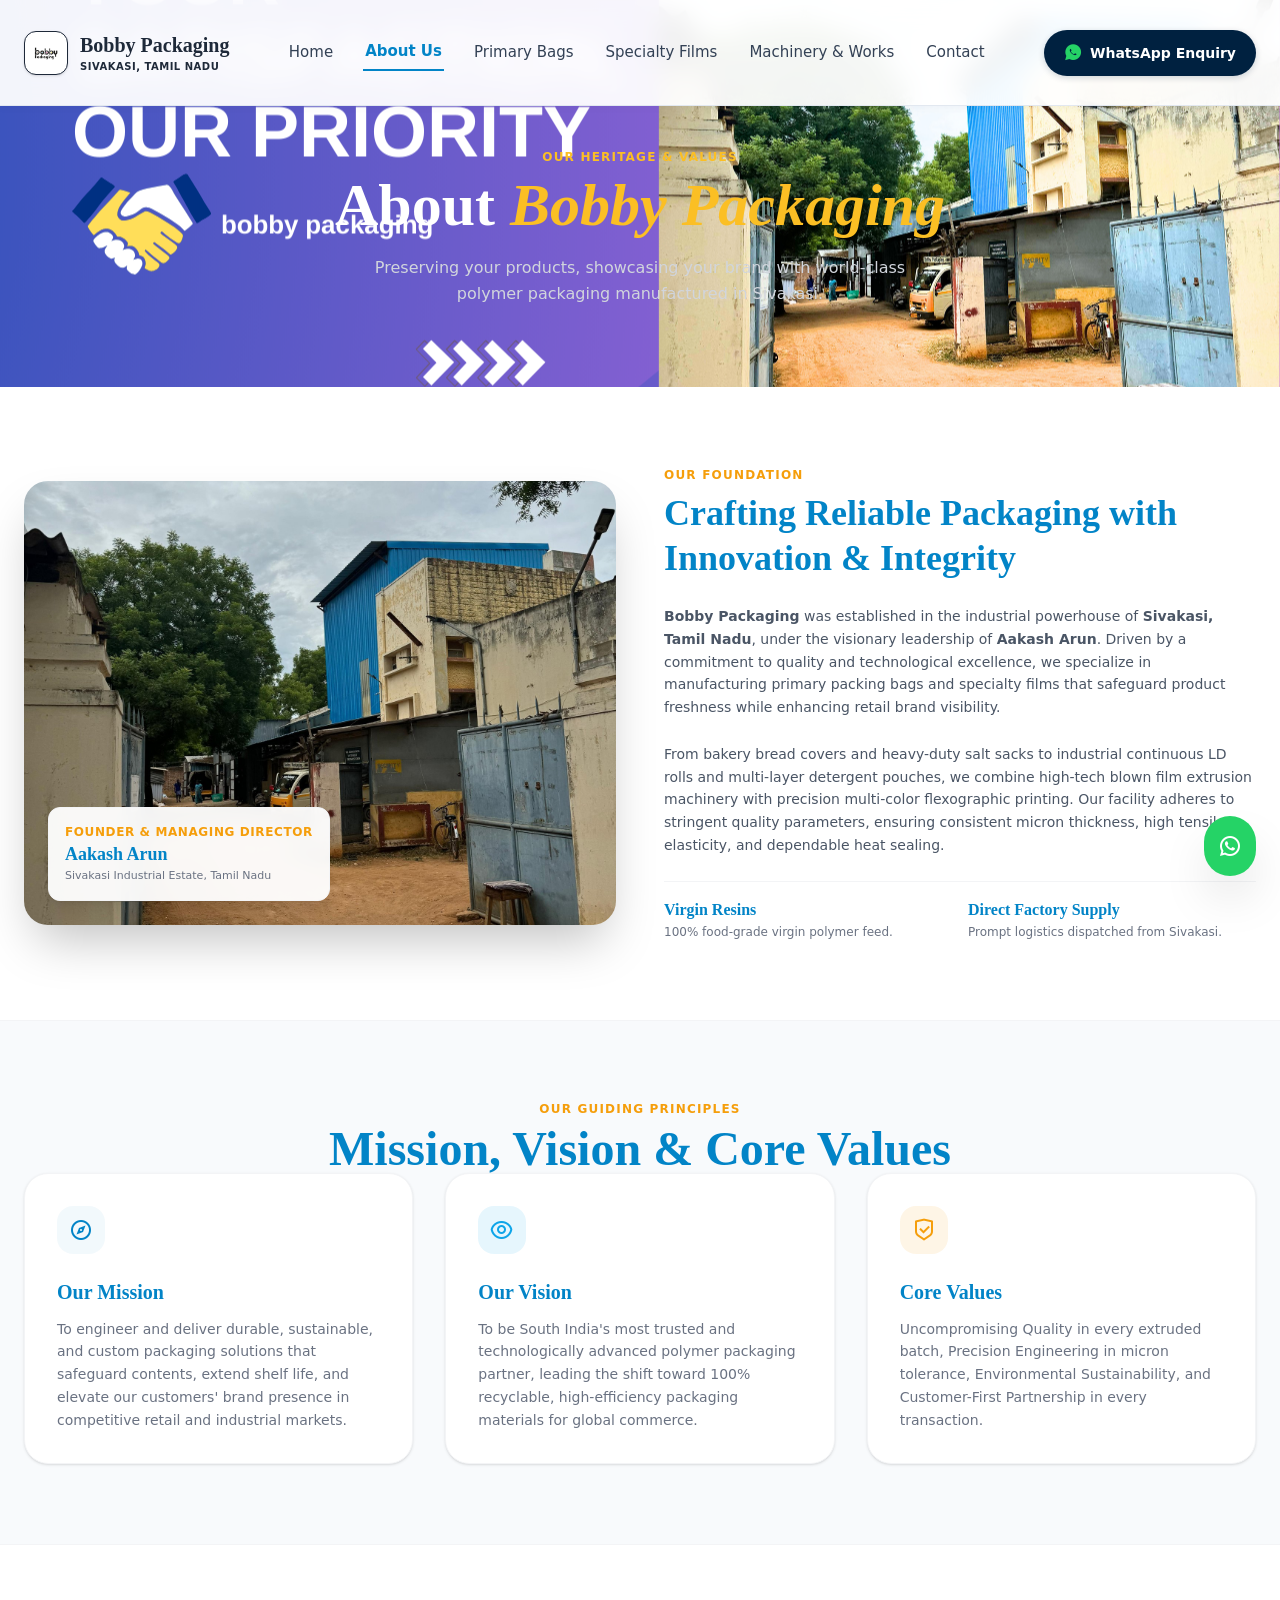
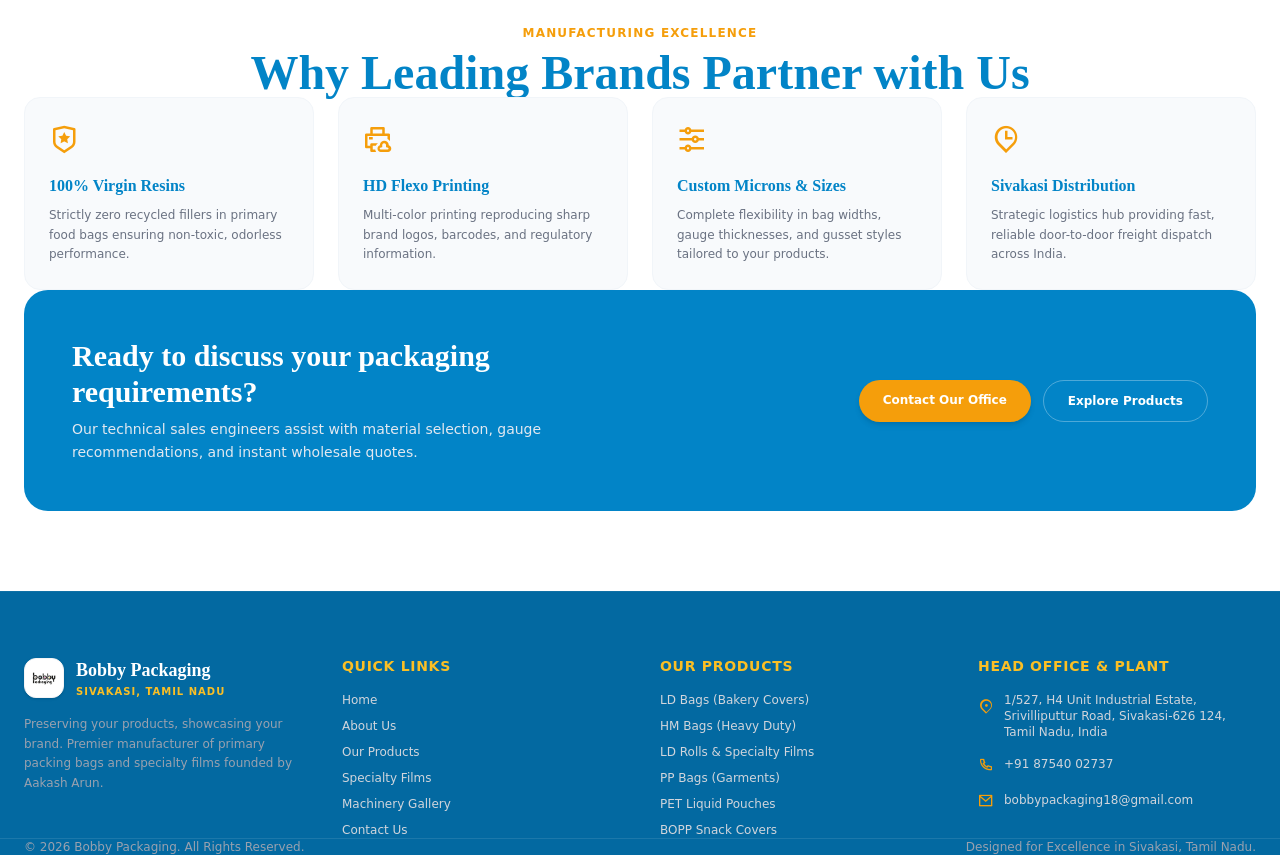
==== about.html @ c146a6c7 "first commit" ====
<!DOCTYPE html>
<html lang="en">
<head>
  <meta charset="UTF-8" />
  <meta name="viewport" content="width=device-width, initial-scale=1.0" />
  <title>About Us | Bobby Packaging - Premier Manufacturer in Sivakasi</title>
  <meta name="description" content="Learn about Bobby Packaging, founded by Aakash Arun in Sivakasi. Our story, mission, vision, and state-of-the-art polymer manufacturing facility." />
  <meta name="theme-color" content="#002140" />

  <!-- Fonts & Icons -->
  <link rel="stylesheet" href="css/remixicon.css" />

  <!-- Stylesheet -->
  <link rel="stylesheet" href="css/style.css?v=1.2" />
  <!-- Scoped Component Stylesheets (Class names strictly related to file) -->
  <link rel="stylesheet" href="css/QuickEnquiryModal.css" />
</head>
<body class="font-sans bg-slate-50 text-gray-800 antialiased overflow-x-hidden">

    <!-- Header / Navigation -->
  <header id="mainHeader" class="fixed top-0 left-0 w-full z-50 transition-all duration-300 bg-white/85 backdrop-blur-md border-b border-sky-100 shadow-sm py-4">
    <div class="max-w-7xl mx-auto px-6 flex items-center justify-between">
      <!-- Brand Logo -->
      <a href="index.html" class="flex items-center gap-3 group">
        <div class="w-11 h-11 bg-white rounded-xl p-1.5 shadow-sm flex items-center justify-center transition-transform group-hover:scale-105 border border-sky-100">
          <img src="images/logobg.png" alt="Bobby Packaging Logo" class="w-full h-full object-contain" />
        </div>
        <div>
          <span class="brand-title font-display text-xl font-bold tracking-tight text-slate-900 transition-colors">Bobby Packaging</span>
          <span class="brand-tagline text-[10px] tracking-wider uppercase font-semibold text-sky-600 hidden sm:block">Sivakasi, Tamil Nadu</span>
        </div>
      </a>

      <!-- Desktop Nav (Centered, Title Case like reference) -->
      <nav id="navContainer" class="hidden lg:flex items-center gap-7 xl:gap-8">
        <a href="index.html" class="nav-link font-medium text-[15px] transition-colors py-1 text-slate-700 hover:text-sky-600">Home</a>
        <a href="about.html" class="nav-link font-semibold text-[15px] transition-colors py-1 text-sky-600 border-b-2 border-sky-500">About Us</a>
        <a href="products.html" class="nav-link font-medium text-[15px] transition-colors py-1 text-slate-700 hover:text-sky-600">Primary Bags</a>
        <a href="films.html" class="nav-link font-medium text-[15px] transition-colors py-1 text-slate-700 hover:text-sky-600">Specialty Films</a>
        <a href="gallery.html" class="nav-link font-medium text-[15px] transition-colors py-1 text-slate-700 hover:text-sky-600">Machinery & Works</a>
        <a href="contact.html" class="nav-link font-medium text-[15px] transition-colors py-1 text-slate-700 hover:text-sky-600">Contact</a>
      </nav>

      <!-- Action Button (WhatsApp Enquiry Pill like reference image) -->
      <div class="hidden md:flex items-center gap-4">
        <a href="#enquiryModal" class="open-enquiry-modal bg-[#002140] hover:bg-sky-900 text-white text-sm font-semibold px-5 py-2.5 rounded-full transition-all shadow-sm hover:shadow-md cursor-pointer flex items-center gap-2 group">
          <i class="ri-whatsapp-fill text-[#25D366] text-lg"></i>
          <span>WhatsApp Enquiry</span>
        </a>
      </div>

      <!-- Mobile Hamburger Button -->
      <button id="menuToggle" class="lg:hidden text-slate-800 p-2 text-2xl focus:outline-none cursor-pointer" aria-label="Toggle navigation">
        <i class="ri-menu-line"></i>
      </button>
    </div>

    <!-- Mobile Drawer Menu -->
    <div id="mobileMenu" class="hidden lg:hidden bg-white/95 backdrop-blur-xl border-t border-sky-100 px-6 py-6 shadow-xl transition-all duration-300">
      <div class="flex flex-col gap-3 text-center">
        <a href="index.html" class="text-sm font-medium text-slate-700 hover:text-sky-600 py-2">Home</a>
        <a href="about.html" class="text-sm font-semibold text-sky-600 py-2">About Us</a>
        <a href="products.html" class="text-sm font-medium text-slate-700 hover:text-sky-600 py-2">Primary Bags</a>
        <a href="films.html" class="text-sm font-medium text-slate-700 hover:text-sky-600 py-2">Specialty Films</a>
        <a href="gallery.html" class="text-sm font-medium text-slate-700 hover:text-sky-600 py-2">Machinery & Works</a>
        <a href="contact.html" class="text-sm font-medium text-slate-700 hover:text-sky-600 py-2">Contact</a>
        <div class="pt-4 border-t border-sky-100 flex flex-col gap-3">
          <a href="#enquiryModal" class="open-enquiry-modal w-full bg-[#002140] hover:bg-sky-900 text-white text-sm font-semibold py-3 rounded-full cursor-pointer flex items-center justify-center gap-2 shadow-sm">
            <i class="ri-whatsapp-fill text-[#25D366] text-lg"></i>
            <span>WhatsApp Enquiry</span>
          </a>
        </div>
      </div>
    </div>
  </header>

  <!-- 1. Page Header -->
  <section class="relative pt-36 pb-20 text-center text-white bg-primary-dark overflow-hidden">
    <div class="absolute inset-0 bg-cover bg-center" style="background-image: url('images/bobby-packaging.png');">
      <div class="absolute inset-0 bg-black/70"></div>
    </div>
    <div class="relative z-10 max-w-4xl mx-auto px-6 space-y-3">
      <span class="text-xs font-bold text-gold-light uppercase tracking-widest">Our Heritage & Values</span>
      <h1 class="text-3xl md:text-5xl lg:text-6xl font-bold font-display leading-tight">
        About <span class="italic text-gold-light">Bobby Packaging</span>
      </h1>
      <p class="text-sm md:text-base text-gray-300 max-w-xl mx-auto font-sans leading-relaxed">
        Preserving your products, showcasing your brand with world-class polymer packaging manufactured in Sivakasi.
      </p>
    </div>
  </section>

  <!-- 2. Story Section -->
  <section class="py-20 bg-white">
    <div class="max-w-7xl mx-auto px-6 grid grid-cols-1 lg:grid-cols-2 gap-12 items-center">
      <div class="relative rounded-3xl overflow-hidden shadow-2xl aspect-[4/3] bg-slate-100">
        <img src="images/mainroadoffice.jpg" alt="Bobby Packaging Office Sivakasi" class="w-full h-full object-cover" />
        <div class="absolute bottom-6 left-6 bg-white/95 backdrop-blur-sm p-4 rounded-xl shadow-lg border border-gray-100">
          <div class="text-xs font-bold text-gold uppercase tracking-wider">Founder & Managing Director</div>
          <div class="text-lg font-bold font-display text-primary">Aakash Arun</div>
          <div class="text-[11px] text-gray-500 font-sans">Sivakasi Industrial Estate, Tamil Nadu</div>
        </div>
      </div>

      <div class="space-y-6 text-left">
        <div>
          <span class="text-xs font-bold text-gold uppercase tracking-widest block mb-2">Our Foundation</span>
          <h2 class="text-3xl md:text-4xl font-bold font-display text-primary leading-tight">
            Crafting Reliable Packaging with Innovation & Integrity
          </h2>
        </div>
        <p class="text-sm text-gray-600 leading-relaxed font-sans">
          <strong>Bobby Packaging</strong> was established in the industrial powerhouse of <strong>Sivakasi, Tamil Nadu</strong>, under the visionary leadership of <strong>Aakash Arun</strong>. Driven by a commitment to quality and technological excellence, we specialize in manufacturing primary packing bags and specialty films that safeguard product freshness while enhancing retail brand visibility.
        </p>
        <p class="text-sm text-gray-600 leading-relaxed font-sans">
          From bakery bread covers and heavy-duty salt sacks to industrial continuous LD rolls and multi-layer detergent pouches, we combine high-tech blown film extrusion machinery with precision multi-color flexographic printing. Our facility adheres to stringent quality parameters, ensuring consistent micron thickness, high tensile elasticity, and dependable heat sealing.
        </p>
        <div class="grid grid-cols-2 gap-4 pt-4 border-t border-gray-100 text-xs">
          <div>
            <div class="font-bold text-primary font-display text-base">Virgin Resins</div>
            <div class="text-gray-500 font-sans mt-0.5">100% food-grade virgin polymer feed.</div>
          </div>
          <div>
            <div class="font-bold text-primary font-display text-base">Direct Factory Supply</div>
            <div class="text-gray-500 font-sans mt-0.5">Prompt logistics dispatched from Sivakasi.</div>
          </div>
        </div>
      </div>
    </div>
  </section>

  <!-- 3. Mission, Vision, and Values -->
  <section class="py-20 bg-slate-50 border-y border-gray-100">
    <div class="max-w-7xl mx-auto px-6 text-center">
      <span class="text-xs font-bold text-gold uppercase tracking-widest block mb-2">Our Guiding Principles</span>
      <h2 class="text-3xl md:text-5xl font-bold font-display text-primary mb-16">
        Mission, Vision & Core Values
      </h2>

      <div class="grid grid-cols-1 md:grid-cols-3 gap-8 text-left">
        <!-- Mission -->
        <div class="bg-white p-8 rounded-3xl border border-gray-100 shadow-sm flex flex-col justify-between">
          <div>
            <div class="w-12 h-12 bg-primary/5 text-primary rounded-2xl flex items-center justify-center text-2xl mb-6">
              <i class="ri-compass-3-line"></i>
            </div>
            <h3 class="text-xl font-bold font-display text-primary mb-3">Our Mission</h3>
            <p class="text-xs md:text-sm text-gray-500 font-sans leading-relaxed">
              To engineer and deliver durable, sustainable, and custom packaging solutions that safeguard contents, extend shelf life, and elevate our customers' brand presence in competitive retail and industrial markets.
            </p>
          </div>
        </div>

        <!-- Vision -->
        <div class="bg-white p-8 rounded-3xl border border-gray-100 shadow-sm flex flex-col justify-between">
          <div>
            <div class="w-12 h-12 bg-secondary/10 text-secondary rounded-2xl flex items-center justify-center text-2xl mb-6">
              <i class="ri-eye-line"></i>
            </div>
            <h3 class="text-xl font-bold font-display text-primary mb-3">Our Vision</h3>
            <p class="text-xs md:text-sm text-gray-500 font-sans leading-relaxed">
              To be South India's most trusted and technologically advanced polymer packaging partner, leading the shift toward 100% recyclable, high-efficiency packaging materials for global commerce.
            </p>
          </div>
        </div>

        <!-- Values -->
        <div class="bg-white p-8 rounded-3xl border border-gray-100 shadow-sm flex flex-col justify-between">
          <div>
            <div class="w-12 h-12 bg-gold/10 text-gold rounded-2xl flex items-center justify-center text-2xl mb-6">
              <i class="ri-shield-check-line"></i>
            </div>
            <h3 class="text-xl font-bold font-display text-primary mb-3">Core Values</h3>
            <p class="text-xs md:text-sm text-gray-500 font-sans leading-relaxed">
              Uncompromising Quality in every extruded batch, Precision Engineering in micron tolerance, Environmental Sustainability, and Customer-First Partnership in every transaction.
            </p>
          </div>
        </div>
      </div>
    </div>
  </section>

  <!-- 4. Quality & Infrastructure Highlights -->
  <section class="py-20 bg-white">
    <div class="max-w-7xl mx-auto px-6 text-center">
      <span class="text-xs font-bold text-gold uppercase tracking-widest block mb-2">Manufacturing Excellence</span>
      <h2 class="text-3xl md:text-5xl font-bold font-display text-primary mb-16">
        Why Leading Brands Partner with Us
      </h2>

      <div class="grid grid-cols-1 md:grid-cols-2 lg:grid-cols-4 gap-6 text-left">
        <div class="bg-slate-50 p-6 rounded-2xl border border-slate-100">
          <i class="ri-shield-star-line text-3xl text-gold mb-4 block"></i>
          <h4 class="text-base font-bold font-display text-primary mb-2">100% Virgin Resins</h4>
          <p class="text-xs text-gray-500 leading-relaxed font-sans">Strictly zero recycled fillers in primary food bags ensuring non-toxic, odorless performance.</p>
        </div>
        <div class="bg-slate-50 p-6 rounded-2xl border border-slate-100">
          <i class="ri-printer-cloud-line text-3xl text-gold mb-4 block"></i>
          <h4 class="text-base font-bold font-display text-primary mb-2">HD Flexo Printing</h4>
          <p class="text-xs text-gray-500 leading-relaxed font-sans">Multi-color printing reproducing sharp brand logos, barcodes, and regulatory information.</p>
        </div>
        <div class="bg-slate-50 p-6 rounded-2xl border border-slate-100">
          <i class="ri-equalizer-line text-3xl text-gold mb-4 block"></i>
          <h4 class="text-base font-bold font-display text-primary mb-2">Custom Microns & Sizes</h4>
          <p class="text-xs text-gray-500 leading-relaxed font-sans">Complete flexibility in bag widths, gauge thicknesses, and gusset styles tailored to your products.</p>
        </div>
        <div class="bg-slate-50 p-6 rounded-2xl border border-slate-100">
          <i class="ri-map-pin-time-line text-3xl text-gold mb-4 block"></i>
          <h4 class="text-base font-bold font-display text-primary mb-2">Sivakasi Distribution</h4>
          <p class="text-xs text-gray-500 leading-relaxed font-sans">Strategic logistics hub providing fast, reliable door-to-door freight dispatch across India.</p>
        </div>
      </div>

      <div class="mt-16 bg-primary rounded-3xl p-8 md:p-12 text-white flex flex-col md:flex-row items-center justify-between gap-6 text-left relative overflow-hidden">
        <div class="relative z-10 max-w-xl">
          <h3 class="text-2xl md:text-3xl font-bold font-display mb-2">Ready to discuss your packaging requirements?</h3>
          <p class="text-xs md:text-sm text-gray-300 font-sans leading-relaxed">Our technical sales engineers assist with material selection, gauge recommendations, and instant wholesale quotes.</p>
        </div>
        <div class="relative z-10 flex flex-col sm:flex-row gap-3 shrink-0">
          <a href="contact.html" class="bg-gold hover:bg-gold-dark text-white font-bold px-6 py-3 rounded-full text-xs transition-all shadow-md text-center">Contact Our Office</a>
          <a href="products.html" class="border border-white/30 hover:bg-white/10 text-white font-bold px-6 py-3 rounded-full text-xs transition-all text-center">Explore Products</a>
        </div>
      </div>
    </div>
  </section>

  <!-- Global Footer -->
  <footer class="bg-primary-dark text-white border-t border-white/5 pt-16 pb-12 font-sans">
    <div class="max-w-7xl mx-auto px-6 grid grid-cols-1 md:grid-cols-2 lg:grid-cols-4 gap-10 pb-12 border-b border-white/10">
      <div class="space-y-4">
        <div class="flex items-center gap-3">
          <div class="w-10 h-10 bg-white rounded-xl p-1 shadow flex items-center justify-center border border-gray-100">
            <img src="images/logobg.png" alt="Bobby Packaging" class="w-full h-full object-contain" />
          </div>
          <div>
            <span class="font-display text-lg font-bold">Bobby Packaging</span>
            <span class="text-[10px] tracking-widest uppercase block text-gold-light font-bold">Sivakasi, Tamil Nadu</span>
          </div>
        </div>
        <p class="text-xs text-gray-400 leading-relaxed">
          Preserving your products, showcasing your brand. Premier manufacturer of primary packing bags and specialty films founded by Aakash Arun.
        </p>
      </div>

      <div>
        <h4 class="text-sm font-semibold tracking-wider uppercase text-gold-light mb-4">Quick Links</h4>
        <ul class="space-y-2.5 text-xs text-gray-300">
          <li><a href="index.html" class="hover:text-white transition-colors">Home</a></li>
          <li><a href="about.html" class="hover:text-white transition-colors">About Us</a></li>
          <li><a href="products.html" class="hover:text-white transition-colors">Our Products</a></li>
          <li><a href="films.html" class="hover:text-white transition-colors">Specialty Films</a></li>
          <li><a href="gallery.html" class="hover:text-white transition-colors">Machinery Gallery</a></li>
          <li><a href="contact.html" class="hover:text-white transition-colors">Contact Us</a></li>
        </ul>
      </div>

      <div>
        <h4 class="text-sm font-semibold tracking-wider uppercase text-gold-light mb-4">Our Products</h4>
        <ul class="space-y-2.5 text-xs text-gray-300">
          <li><a href="products.html" class="hover:text-white transition-colors">LD Bags (Bakery Covers)</a></li>
          <li><a href="products.html" class="hover:text-white transition-colors">HM Bags (Heavy Duty)</a></li>
          <li><a href="films.html" class="hover:text-white transition-colors">LD Rolls & Specialty Films</a></li>
          <li><a href="products.html" class="hover:text-white transition-colors">PP Bags (Garments)</a></li>
          <li><a href="products.html" class="hover:text-white transition-colors">PET Liquid Pouches</a></li>
          <li><a href="products.html" class="hover:text-white transition-colors">BOPP Snack Covers</a></li>
        </ul>
      </div>

      <div>
        <h4 class="text-sm font-semibold tracking-wider uppercase text-gold-light mb-4">Head Office & Plant</h4>
        <div class="space-y-3 text-xs text-gray-300">
          <p class="flex items-start gap-2.5">
            <i class="ri-map-pin-2-line text-gold text-base shrink-0 mt-0.5"></i>
            <span>1/527, H4 Unit Industrial Estate, Srivilliputtur Road, Sivakasi-626 124, Tamil Nadu, India</span>
          </p>
          <p class="flex items-center gap-2.5">
            <i class="ri-phone-line text-gold text-base shrink-0"></i>
            <a href="tel:+918754002737" class="hover:text-white">+91 87540 02737</a>
          </p>
          <p class="flex items-center gap-2.5">
            <i class="ri-mail-line text-gold text-base shrink-0"></i>
            <a href="mailto:bobbypackaging18@gmail.com" class="hover:text-white">bobbypackaging18@gmail.com</a>
          </p>
        </div>
      </div>
    </div>

    <div class="max-w-7xl mx-auto px-6 pt-8 flex flex-col sm:flex-row items-center justify-between text-xs text-gray-400 gap-4">
      <div>© 2026 Bobby Packaging. All Rights Reserved.</div>
      <div>Designed for Excellence in Sivakasi, Tamil Nadu.</div>
    </div>
  </footer>

  <!-- Floating WhatsApp Action Pill -->
  <a href="#enquiryModal" class="open-enquiry-modal fixed bottom-6 right-6 z-40 bg-[#25D366] hover:bg-[#20ba56] text-white p-3.5 rounded-full shadow-2xl flex items-center gap-2 transition-transform hover:scale-105 group" aria-label="WhatsApp Us">
    <i class="ri-whatsapp-line text-2xl"></i>
    <span class="text-xs font-bold pr-1 hidden group-hover:inline-block transition-all">Chat with us</span>
  </a>

  <button id="backToTopBtn" class="fixed bottom-6 left-6 z-40 bg-primary hover:bg-primary-light text-white p-3 rounded-full shadow-xl opacity-0 pointer-events-none transition-all duration-300 cursor-pointer" aria-label="Back to top">
    <i class="ri-arrow-up-line text-lg"></i>
  </button>

    <!-- React 18 Integration (Class names strictly related to file, Zero Vite, Zero Vanilla) -->
  <div id="react-quick-enquiry-modal-root"></div>
  <script src="js/vendor/react.production.min.js"></script>
  <script src="js/vendor/react-dom.production.min.js"></script>
  <script src="js/vendor/babel.min.js"></script>
  <script type="text/babel" src="js/react/QuickEnquiryModal.jsx"></script>

  <!-- React 18 Application Core -->
  <script src="js/vendor/react.production.min.js"></script>
  <script src="js/vendor/react-dom.production.min.js"></script>
  <script src="js/react/app.js"></script>
</body>
</html>
---- css/style.css ----
@layer components;@layer properties{@supports (((-webkit-hyphens:none)) and (not (margin-trim:inline))) or ((-moz-orient:inline) and (not (color:rgb(from red r g b)))){*,:before,:after,::backdrop{--tw-scale-x:1;--tw-scale-y:1;--tw-scale-z:1;--tw-rotate-x:initial;--tw-rotate-y:initial;--tw-rotate-z:initial;--tw-skew-x:initial;--tw-skew-y:initial;--tw-space-y-reverse:0;--tw-space-x-reverse:0;--tw-border-style:solid;--tw-gradient-position:initial;--tw-gradient-from:#0000;--tw-gradient-via:#0000;--tw-gradient-to:#0000;--tw-gradient-stops:initial;--tw-gradient-via-stops:initial;--tw-gradient-from-position:0%;--tw-gradient-via-position:50%;--tw-gradient-to-position:100%;--tw-leading:initial;--tw-font-weight:initial;--tw-tracking:initial;--tw-shadow:0 0 #0000;--tw-shadow-color:initial;--tw-shadow-alpha:100%;--tw-inset-shadow:0 0 #0000;--tw-inset-shadow-color:initial;--tw-inset-shadow-alpha:100%;--tw-ring-color:initial;--tw-ring-shadow:0 0 #0000;--tw-inset-ring-color:initial;--tw-inset-ring-shadow:0 0 #0000;--tw-ring-inset:initial;--tw-ring-offset-width:0px;--tw-ring-offset-color:#fff;--tw-ring-offset-shadow:0 0 #0000;--tw-outline-style:solid;--tw-blur:initial;--tw-brightness:initial;--tw-contrast:initial;--tw-grayscale:initial;--tw-hue-rotate:initial;--tw-invert:initial;--tw-opacity:initial;--tw-saturate:initial;--tw-sepia:initial;--tw-drop-shadow:initial;--tw-drop-shadow-color:initial;--tw-drop-shadow-alpha:100%;--tw-drop-shadow-size:initial;--tw-backdrop-blur:initial;--tw-backdrop-brightness:initial;--tw-backdrop-contrast:initial;--tw-backdrop-grayscale:initial;--tw-backdrop-hue-rotate:initial;--tw-backdrop-invert:initial;--tw-backdrop-opacity:initial;--tw-backdrop-saturate:initial;--tw-backdrop-sepia:initial;--tw-duration:initial;--tw-ease:initial;--tw-translate-x:0;--tw-translate-y:0;--tw-translate-z:0}}}@layer theme{:root,:host{--font-sans:"Inter", system-ui, -apple-system, BlinkMacSystemFont, "Segoe UI", Roboto, sans-serif;--font-mono:ui-monospace, SFMono-Regular, Menlo, Monaco, Consolas, "Liberation Mono", "Courier New", monospace;--color-red-100:oklch(93.6% .032 17.717);--color-red-500:oklch(63.7% .237 25.331);--color-slate-50:oklch(98.4% .003 247.858);--color-slate-100:oklch(96.8% .007 247.896);--color-slate-200:oklch(92.9% .013 255.508);--color-gray-50:oklch(98.5% .002 247.839);--color-gray-100:oklch(96.7% .003 264.542);--color-gray-200:oklch(92.8% .006 264.531);--color-gray-300:oklch(87.2% .01 258.338);--color-gray-400:oklch(70.7% .022 261.325);--color-gray-500:oklch(55.1% .027 264.364);--color-gray-600:oklch(44.6% .03 256.802);--color-gray-700:oklch(37.3% .034 259.733);--color-gray-800:oklch(27.8% .033 256.848);--color-black:#000;--color-white:#fff;--spacing:.25rem;--container-xs:20rem;--container-sm:24rem;--container-md:28rem;--container-lg:32rem;--container-xl:36rem;--container-2xl:42rem;--container-3xl:48rem;--container-4xl:56rem;--container-5xl:64rem;--container-6xl:72rem;--container-7xl:80rem;--text-xs:.75rem;--text-xs--line-height:calc(1 / .75);--text-sm:.875rem;--text-sm--line-height:calc(1.25 / .875);--text-base:1rem;--text-base--line-height:calc(1.5 / 1);--text-lg:1.125rem;--text-lg--line-height:calc(1.75 / 1.125);--text-xl:1.25rem;--text-xl--line-height:calc(1.75 / 1.25);--text-2xl:1.5rem;--text-2xl--line-height:calc(2 / 1.5);--text-3xl:1.875rem;--text-3xl--line-height:calc(2.25 / 1.875);--text-4xl:2.25rem;--text-4xl--line-height:calc(2.5 / 2.25);--text-5xl:3rem;--text-5xl--line-height:1;--text-6xl:3.75rem;--text-6xl--line-height:1;--text-7xl:4.5rem;--text-7xl--line-height:1;--font-weight-medium:500;--font-weight-semibold:600;--font-weight-bold:700;--tracking-wide:.025em;--tracking-wider:.05em;--tracking-widest:.1em;--leading-tight:1.25;--leading-snug:1.375;--leading-relaxed:1.625;--radius-sm:.25rem;--radius-md:.375rem;--radius-lg:.5rem;--radius-xl:.75rem;--radius-2xl:1rem;--radius-3xl:1.5rem;--ease-out:cubic-bezier(0, 0, .2, 1);--animate-spin:spin 1s linear infinite;--animate-ping:ping 1s cubic-bezier(0, 0, .2, 1) infinite;--animate-bounce:bounce 1s infinite;--blur-sm:8px;--blur-xl:24px;--blur-3xl:64px;--default-transition-duration:.15s;--default-transition-timing-function:cubic-bezier(.4, 0, .2, 1);--default-font-family:var(--font-sans);--default-mono-font-family:var(--font-mono);--color-primary:#0284c7;--color-primary-light:#38bdf8;--color-primary-dark:#0369a1;--color-secondary:#0ea5e9;--color-secondary-dark:#0284c7;--color-gold:#0284c7;--color-gold-light:#38bdf8;--color-gold-dark:#0369a1;--font-display:"Playfair Display", Georgia, Cambria, "Times New Roman", Times, serif}}@layer base{*,:after,:before,::backdrop{box-sizing:border-box;border:0 solid;margin:0;padding:0}::file-selector-button{box-sizing:border-box;border:0 solid;margin:0;padding:0}html,:host{-webkit-text-size-adjust:100%;tab-size:4;line-height:1.5;font-family:var(--default-font-family,ui-sans-serif, system-ui, sans-serif, "Apple Color Emoji", "Segoe UI Emoji", "Segoe UI Symbol", "Noto Color Emoji");font-feature-settings:var(--default-font-feature-settings,normal);font-variation-settings:var(--default-font-variation-settings,normal);-webkit-tap-highlight-color:transparent}hr{height:0;color:inherit;border-top-width:1px}abbr:where([title]){-webkit-text-decoration:underline dotted;text-decoration:underline dotted}h1,h2,h3,h4,h5,h6{font-size:inherit;font-weight:inherit}a{color:inherit;-webkit-text-decoration:inherit;-webkit-text-decoration:inherit;-webkit-text-decoration:inherit;-webkit-text-decoration:inherit;text-decoration:inherit}b,strong{font-weight:bolder}code,kbd,samp,pre{font-family:var(--default-mono-font-family,ui-monospace, SFMono-Regular, Menlo, Monaco, Consolas, "Liberation Mono", "Courier New", monospace);font-feature-settings:var(--default-mono-font-feature-settings,normal);font-variation-settings:var(--default-mono-font-variation-settings,normal);font-size:1em}small{font-size:80%}sub,sup{vertical-align:baseline;font-size:75%;line-height:0;position:relative}sub{bottom:-.25em}sup{top:-.5em}table{text-indent:0;border-color:inherit;border-collapse:collapse}:-moz-focusring{outline:auto}progress{vertical-align:baseline}summary{display:list-item}ol,ul,menu{list-style:none}img,svg,video,canvas,audio,iframe,embed,object{vertical-align:middle;display:block}img,video{max-width:100%;height:auto}button,input,select,optgroup,textarea{font:inherit;font-feature-settings:inherit;font-variation-settings:inherit;letter-spacing:inherit;color:inherit;opacity:1;background-color:#0000;border-radius:0}::file-selector-button{font:inherit;font-feature-settings:inherit;font-variation-settings:inherit;letter-spacing:inherit;color:inherit;opacity:1;background-color:#0000;border-radius:0}:where(select:is([multiple],[size])) optgroup{font-weight:bolder}:where(select:is([multiple],[size])) optgroup option{padding-inline-start:20px}::file-selector-button{margin-inline-end:4px}::placeholder{opacity:1}@supports (not ((-webkit-appearance:-apple-pay-button))) or (contain-intrinsic-size:1px){::placeholder{color:currentColor}@supports (color:color-mix(in lab, red, red)){::placeholder{color:color-mix(in oklab, currentcolor 50%, transparent)}}}textarea{resize:vertical}::-webkit-search-decoration{-webkit-appearance:none}::-webkit-date-and-time-value{min-height:1lh;text-align:inherit}::-webkit-datetime-edit{display:inline-flex}::-webkit-datetime-edit-fields-wrapper{padding:0}::-webkit-datetime-edit{padding-block:0}::-webkit-datetime-edit-year-field{padding-block:0}::-webkit-datetime-edit-month-field{padding-block:0}::-webkit-datetime-edit-day-field{padding-block:0}::-webkit-datetime-edit-hour-field{padding-block:0}::-webkit-datetime-edit-minute-field{padding-block:0}::-webkit-datetime-edit-second-field{padding-block:0}::-webkit-datetime-edit-millisecond-field{padding-block:0}::-webkit-datetime-edit-meridiem-field{padding-block:0}::-webkit-calendar-picker-indicator{line-height:1}:-moz-ui-invalid{box-shadow:none}button,input:where([type=button],[type=reset],[type=submit]){appearance:button}::file-selector-button{appearance:button}::-webkit-inner-spin-button{height:auto}::-webkit-outer-spin-button{height:auto}[hidden]:where(:not([hidden=until-found])){display:none!important}:root{--swiper-theme-color:#062e5c;--swiper-navigation-size:24px}html{scroll-behavior:smooth;font-family:var(--font-sans);color:#1e293b;background-color:#f8fafc;overflow-x:hidden}body{-webkit-font-smoothing:antialiased;-moz-osx-font-smoothing:grayscale;margin:0;padding:0;overflow-x:hidden}::-webkit-scrollbar{width:8px}::-webkit-scrollbar-track{background:#f1f5f9}::-webkit-scrollbar-thumb{background:#cbd5e1;border-radius:4px}::-webkit-scrollbar-thumb:hover{background:#94a3b8}}@layer utilities{.pointer-events-none{pointer-events:none}.visible{visibility:visible}.absolute{position:absolute}.fixed{position:fixed}.relative{position:relative}.sticky{position:sticky}.inset-0{inset:0}.inset-y-0{inset-block:0}.-top-1{top:calc(var(--spacing) * -1)}.top-0{top:0}.top-4{top:calc(var(--spacing) * 4)}.top-6{top:calc(var(--spacing) * 6)}.top-24{top:calc(var(--spacing) * 24)}.top-full{top:100%}.-right-1{right:calc(var(--spacing) * -1)}.right-0{right:0}.right-4{right:calc(var(--spacing) * 4)}.right-6{right:calc(var(--spacing) * 6)}.-bottom-20{bottom:calc(var(--spacing) * -20)}.bottom-0{bottom:0}.bottom-4{bottom:calc(var(--spacing) * 4)}.bottom-6{bottom:calc(var(--spacing) * 6)}.bottom-24{bottom:calc(var(--spacing) * 24)}.-left-20{left:calc(var(--spacing) * -20)}.left-0{left:0}.left-4{left:calc(var(--spacing) * 4)}.left-6{left:calc(var(--spacing) * 6)}.z-10{z-index:10}.z-20{z-index:20}.z-30{z-index:30}.z-40{z-index:40}.z-50{z-index:50}.mx-auto{margin-inline:auto}.my-2{margin-block:calc(var(--spacing) * 2)}.my-10{margin-block:calc(var(--spacing) * 10)}.-mt-8{margin-top:calc(var(--spacing) * -8)}.mt-0\.5{margin-top:calc(var(--spacing) * .5)}.mt-1{margin-top:var(--spacing)}.mt-1\.5{margin-top:calc(var(--spacing) * 1.5)}.mt-2{margin-top:calc(var(--spacing) * 2)}.mt-3{margin-top:calc(var(--spacing) * 3)}.mt-4{margin-top:calc(var(--spacing) * 4)}.mt-6{margin-top:calc(var(--spacing) * 6)}.mt-10{margin-top:calc(var(--spacing) * 10)}.mt-auto{margin-top:auto}.mr-1{margin-right:var(--spacing)}.mr-2{margin-right:calc(var(--spacing) * 2)}.mr-2\.5{margin-right:calc(var(--spacing) * 2.5)}.mb-0{margin-bottom:0}.mb-1{margin-bottom:var(--spacing)}.mb-1\.5{margin-bottom:calc(var(--spacing) * 1.5)}.mb-2{margin-bottom:calc(var(--spacing) * 2)}.mb-3{margin-bottom:calc(var(--spacing) * 3)}.mb-4{margin-bottom:calc(var(--spacing) * 4)}.mb-5{margin-bottom:calc(var(--spacing) * 5)}.mb-6{margin-bottom:calc(var(--spacing) * 6)}.mb-8{margin-bottom:calc(var(--spacing) * 8)}.mb-10{margin-bottom:calc(var(--spacing) * 10)}.mb-12{margin-bottom:calc(var(--spacing) * 12)}.ml-2{margin-left:calc(var(--spacing) * 2)}.ml-3{margin-left:calc(var(--spacing) * 3)}.line-clamp-1{-webkit-line-clamp:1;-webkit-box-orient:vertical;display:-webkit-box;overflow:hidden}.line-clamp-2{-webkit-line-clamp:2;-webkit-box-orient:vertical;display:-webkit-box;overflow:hidden}.block{display:block}.flex{display:flex}.grid{display:grid}.hidden{display:none}.inline-block{display:inline-block}.inline-flex{display:inline-flex}.aspect-\[4\/3\]{aspect-ratio:4/3}.aspect-square{aspect-ratio:1}.\!h-auto{height:auto!important}.h-0\.5{height:calc(var(--spacing) * .5)}.h-1{height:var(--spacing)}.h-1\.5{height:calc(var(--spacing) * 1.5)}.h-3{height:calc(var(--spacing) * 3)}.h-4{height:calc(var(--spacing) * 4)}.h-6{height:calc(var(--spacing) * 6)}.h-8{height:calc(var(--spacing) * 8)}.h-10{height:calc(var(--spacing) * 10)}.h-11{height:calc(var(--spacing) * 11)}.h-12{height:calc(var(--spacing) * 12)}.h-16{height:calc(var(--spacing) * 16)}.h-44{height:calc(var(--spacing) * 44)}.h-56{height:calc(var(--spacing) * 56)}.h-60{height:calc(var(--spacing) * 60)}.h-64{height:calc(var(--spacing) * 64)}.h-80{height:calc(var(--spacing) * 80)}.h-\[60vh\]{height:60vh}.h-\[85vh\]{height:85vh}.h-\[380px\]{height:380px}.h-auto{height:auto}.h-full{height:100%}.max-h-\[50vh\]{max-height:50vh}.min-h-\[100px\]{min-height:100px}.min-h-\[300px\]{min-height:300px}.min-h-\[400px\]{min-height:400px}.min-h-\[600px\]{min-height:600px}.min-h-screen{min-height:100vh}.w-1\.5{width:calc(var(--spacing) * 1.5)}.w-3{width:calc(var(--spacing) * 3)}.w-4{width:calc(var(--spacing) * 4)}.w-6{width:calc(var(--spacing) * 6)}.w-8{width:calc(var(--spacing) * 8)}.w-10{width:calc(var(--spacing) * 10)}.w-11{width:calc(var(--spacing) * 11)}.w-12{width:calc(var(--spacing) * 12)}.w-16{width:calc(var(--spacing) * 16)}.w-60{width:calc(var(--spacing) * 60)}.w-80{width:calc(var(--spacing) * 80)}.w-auto{width:auto}.w-full{width:100%}.max-w-2xl{max-width:var(--container-2xl)}.max-w-3xl{max-width:var(--container-3xl)}.max-w-4xl{max-width:var(--container-4xl)}.max-w-5xl{max-width:var(--container-5xl)}.max-w-6xl{max-width:var(--container-6xl)}.max-w-7xl{max-width:var(--container-7xl)}.max-w-lg{max-width:var(--container-lg)}.max-w-md{max-width:var(--container-md)}.max-w-none{max-width:none}.max-w-sm{max-width:var(--container-sm)}.max-w-xl{max-width:var(--container-xl)}.max-w-xs{max-width:var(--container-xs)}.min-w-0{min-width:0}.flex-1{flex:1}.flex-shrink-0,.shrink-0{flex-shrink:0}.flex-grow{flex-grow:1}.origin-left{transform-origin:0}.scale-x-0{--tw-scale-x:0%;scale:var(--tw-scale-x) var(--tw-scale-y)}.transform{transform:var(--tw-rotate-x,) var(--tw-rotate-y,) var(--tw-rotate-z,) var(--tw-skew-x,) var(--tw-skew-y,)}.animate-bounce{animation:var(--animate-bounce)}.animate-ping{animation:var(--animate-ping)}.animate-spin{animation:var(--animate-spin)}.cursor-not-allowed{cursor:not-allowed}.cursor-pointer{cursor:pointer}.resize-none{resize:none}.list-disc{list-style-type:disc}.appearance-none{appearance:none}.grid-cols-1{grid-template-columns:repeat(1,minmax(0,1fr))}.grid-cols-2{grid-template-columns:repeat(2,minmax(0,1fr))}.flex-col{flex-direction:column}.flex-wrap{flex-wrap:wrap}.items-center{align-items:center}.items-end{align-items:flex-end}.items-start{align-items:flex-start}.items-stretch{align-items:stretch}.justify-between{justify-content:space-between}.justify-center{justify-content:center}.justify-end{justify-content:flex-end}.gap-1{gap:var(--spacing)}.gap-1\.5{gap:calc(var(--spacing) * 1.5)}.gap-2{gap:calc(var(--spacing) * 2)}.gap-2\.5{gap:calc(var(--spacing) * 2.5)}.gap-3{gap:calc(var(--spacing) * 3)}.gap-4{gap:calc(var(--spacing) * 4)}.gap-6{gap:calc(var(--spacing) * 6)}.gap-8{gap:calc(var(--spacing) * 8)}.gap-10{gap:calc(var(--spacing) * 10)}.gap-12{gap:calc(var(--spacing) * 12)}:where(.space-y-0\.5>:not(:last-child)){--tw-space-y-reverse:0;margin-block-start:calc(calc(var(--spacing) * .5) * var(--tw-space-y-reverse));margin-block-end:calc(calc(var(--spacing) * .5) * calc(1 - var(--tw-space-y-reverse)))}:where(.space-y-1>:not(:last-child)){--tw-space-y-reverse:0;margin-block-start:calc(var(--spacing) * var(--tw-space-y-reverse));margin-block-end:calc(var(--spacing) * calc(1 - var(--tw-space-y-reverse)))}:where(.space-y-2>:not(:last-child)){--tw-space-y-reverse:0;margin-block-start:calc(calc(var(--spacing) * 2) * var(--tw-space-y-reverse));margin-block-end:calc(calc(var(--spacing) * 2) * calc(1 - var(--tw-space-y-reverse)))}:where(.space-y-2\.5>:not(:last-child)){--tw-space-y-reverse:0;margin-block-start:calc(calc(var(--spacing) * 2.5) * var(--tw-space-y-reverse));margin-block-end:calc(calc(var(--spacing) * 2.5) * calc(1 - var(--tw-space-y-reverse)))}:where(.space-y-3>:not(:last-child)){--tw-space-y-reverse:0;margin-block-start:calc(calc(var(--spacing) * 3) * var(--tw-space-y-reverse));margin-block-end:calc(calc(var(--spacing) * 3) * calc(1 - var(--tw-space-y-reverse)))}:where(.space-y-3\.5>:not(:last-child)){--tw-space-y-reverse:0;margin-block-start:calc(calc(var(--spacing) * 3.5) * var(--tw-space-y-reverse));margin-block-end:calc(calc(var(--spacing) * 3.5) * calc(1 - var(--tw-space-y-reverse)))}:where(.space-y-4>:not(:last-child)){--tw-space-y-reverse:0;margin-block-start:calc(calc(var(--spacing) * 4) * var(--tw-space-y-reverse));margin-block-end:calc(calc(var(--spacing) * 4) * calc(1 - var(--tw-space-y-reverse)))}:where(.space-y-5>:not(:last-child)){--tw-space-y-reverse:0;margin-block-start:calc(calc(var(--spacing) * 5) * var(--tw-space-y-reverse));margin-block-end:calc(calc(var(--spacing) * 5) * calc(1 - var(--tw-space-y-reverse)))}:where(.space-y-6>:not(:last-child)){--tw-space-y-reverse:0;margin-block-start:calc(calc(var(--spacing) * 6) * var(--tw-space-y-reverse));margin-block-end:calc(calc(var(--spacing) * 6) * calc(1 - var(--tw-space-y-reverse)))}:where(.space-y-16>:not(:last-child)){--tw-space-y-reverse:0;margin-block-start:calc(calc(var(--spacing) * 16) * var(--tw-space-y-reverse));margin-block-end:calc(calc(var(--spacing) * 16) * calc(1 - var(--tw-space-y-reverse)))}.gap-x-4{column-gap:calc(var(--spacing) * 4)}.gap-x-6{column-gap:calc(var(--spacing) * 6)}:where(.space-x-1>:not(:last-child)){--tw-space-x-reverse:0;margin-inline-start:calc(var(--spacing) * var(--tw-space-x-reverse));margin-inline-end:calc(var(--spacing) * calc(1 - var(--tw-space-x-reverse)))}:where(.space-x-2>:not(:last-child)){--tw-space-x-reverse:0;margin-inline-start:calc(calc(var(--spacing) * 2) * var(--tw-space-x-reverse));margin-inline-end:calc(calc(var(--spacing) * 2) * calc(1 - var(--tw-space-x-reverse)))}:where(.space-x-3>:not(:last-child)){--tw-space-x-reverse:0;margin-inline-start:calc(calc(var(--spacing) * 3) * var(--tw-space-x-reverse));margin-inline-end:calc(calc(var(--spacing) * 3) * calc(1 - var(--tw-space-x-reverse)))}:where(.space-x-3\.5>:not(:last-child)){--tw-space-x-reverse:0;margin-inline-start:calc(calc(var(--spacing) * 3.5) * var(--tw-space-x-reverse));margin-inline-end:calc(calc(var(--spacing) * 3.5) * calc(1 - var(--tw-space-x-reverse)))}:where(.space-x-4>:not(:last-child)){--tw-space-x-reverse:0;margin-inline-start:calc(calc(var(--spacing) * 4) * var(--tw-space-x-reverse));margin-inline-end:calc(calc(var(--spacing) * 4) * calc(1 - var(--tw-space-x-reverse)))}:where(.space-x-8>:not(:last-child)){--tw-space-x-reverse:0;margin-inline-start:calc(calc(var(--spacing) * 8) * var(--tw-space-x-reverse));margin-inline-end:calc(calc(var(--spacing) * 8) * calc(1 - var(--tw-space-x-reverse)))}.gap-y-1{row-gap:var(--spacing)}.gap-y-2{row-gap:calc(var(--spacing) * 2)}.gap-y-3{row-gap:calc(var(--spacing) * 3)}.gap-y-3\.5{row-gap:calc(var(--spacing) * 3.5)}.overflow-hidden{overflow:hidden}.overflow-y-auto{overflow-y:auto}.rounded{border-radius:.25rem}.rounded-2xl{border-radius:var(--radius-2xl)}.rounded-3xl{border-radius:var(--radius-3xl)}.rounded-full{border-radius:3.40282e38px}.rounded-lg{border-radius:var(--radius-lg)}.rounded-md{border-radius:var(--radius-md)}.rounded-sm{border-radius:var(--radius-sm)}.rounded-xl{border-radius:var(--radius-xl)}.rounded-t-2xl{border-top-left-radius:var(--radius-2xl);border-top-right-radius:var(--radius-2xl)}.rounded-r-2xl{border-top-right-radius:var(--radius-2xl);border-bottom-right-radius:var(--radius-2xl)}.border{border-style:var(--tw-border-style);border-width:1px}.border-2{border-style:var(--tw-border-style);border-width:2px}.border-4{border-style:var(--tw-border-style);border-width:4px}.border-y{border-block-style:var(--tw-border-style);border-block-width:1px}.border-t{border-top-style:var(--tw-border-style);border-top-width:1px}.border-b{border-bottom-style:var(--tw-border-style);border-bottom-width:1px}.border-l-4{border-left-style:var(--tw-border-style);border-left-width:4px}.border-none{--tw-border-style:none;border-style:none}.border-gold{border-color:var(--color-gold)}.border-gray-50{border-color:var(--color-gray-50)}.border-gray-50\/50{border-color:#f9fafb80}@supports (color:color-mix(in lab, red, red)){.border-gray-50\/50{border-color:color-mix(in oklab, var(--color-gray-50) 50%, transparent)}}.border-gray-100{border-color:var(--color-gray-100)}.border-gray-100\/50{border-color:#f3f4f680}@supports (color:color-mix(in lab, red, red)){.border-gray-100\/50{border-color:color-mix(in oklab, var(--color-gray-100) 50%, transparent)}}.border-gray-200{border-color:var(--color-gray-200)}.border-primary{border-color:var(--color-primary)}.border-red-500{border-color:var(--color-red-500)}.border-slate-100{border-color:var(--color-slate-100)}.border-white\/5{border-color:#ffffff0d}@supports (color:color-mix(in lab, red, red)){.border-white\/5{border-color:color-mix(in oklab, var(--color-white) 5%, transparent)}}.border-white\/10{border-color:#ffffff1a}@supports (color:color-mix(in lab, red, red)){.border-white\/10{border-color:color-mix(in oklab, var(--color-white) 10%, transparent)}}.border-white\/30{border-color:#ffffff4d}@supports (color:color-mix(in lab, red, red)){.border-white\/30{border-color:color-mix(in oklab, var(--color-white) 30%, transparent)}}.border-t-primary{border-top-color:var(--color-primary)}.border-t-transparent{border-top-color:#0000}.bg-\[\#25D366\]{background-color:#25d366}.bg-\[\#25D366\]\/10{background-color:oklab(76.0953% -.174012 .10152/.1)}.bg-\[\#F8FAFC\]{background-color:#f8fafc}.bg-black\/45{background-color:#00000073}@supports (color:color-mix(in lab, red, red)){.bg-black\/45{background-color:color-mix(in oklab, var(--color-black) 45%, transparent)}}.bg-black\/55{background-color:#0000008c}@supports (color:color-mix(in lab, red, red)){.bg-black\/55{background-color:color-mix(in oklab, var(--color-black) 55%, transparent)}}.bg-black\/60{background-color:#0009}@supports (color:color-mix(in lab, red, red)){.bg-black\/60{background-color:color-mix(in oklab, var(--color-black) 60%, transparent)}}.bg-gold{background-color:var(--color-gold)}.bg-gold-light{background-color:var(--color-gold-light)}.bg-gold-light\/95{background-color:#fb923cf2}@supports (color:color-mix(in lab, red, red)){.bg-gold-light\/95{background-color:color-mix(in oklab, var(--color-gold-light) 95%, transparent)}}.bg-gold\/10{background-color:#f973161a}@supports (color:color-mix(in lab, red, red)){.bg-gold\/10{background-color:color-mix(in oklab, var(--color-gold) 10%, transparent)}}.bg-gray-50{background-color:var(--color-gray-50)}.bg-gray-300{background-color:var(--color-gray-300)}.bg-primary{background-color:var(--color-primary)}.bg-primary-dark{background-color:var(--color-primary-dark)}.bg-primary-dark\/70{background-color:#001224b3}@supports (color:color-mix(in lab, red, red)){.bg-primary-dark\/70{background-color:color-mix(in oklab, var(--color-primary-dark) 70%, transparent)}}.bg-primary\/5{background-color:#0021400d}@supports (color:color-mix(in lab, red, red)){.bg-primary\/5{background-color:color-mix(in oklab, var(--color-primary) 5%, transparent)}}.bg-primary\/40{background-color:#00214066}@supports (color:color-mix(in lab, red, red)){.bg-primary\/40{background-color:color-mix(in oklab, var(--color-primary) 40%, transparent)}}.bg-primary\/45{background-color:#00214073}@supports (color:color-mix(in lab, red, red)){.bg-primary\/45{background-color:color-mix(in oklab, var(--color-primary) 45%, transparent)}}.bg-secondary{background-color:var(--color-secondary)}.bg-secondary-dark{background-color:var(--color-secondary-dark)}.bg-secondary\/10{background-color:#ea580c1a}@supports (color:color-mix(in lab, red, red)){.bg-secondary\/10{background-color:color-mix(in oklab, var(--color-secondary) 10%, transparent)}}.bg-slate-50{background-color:var(--color-slate-50)}.bg-slate-100{background-color:var(--color-slate-100)}.bg-slate-200{background-color:var(--color-slate-200)}.bg-transparent{background-color:#0000}.bg-white{background-color:var(--color-white)}.bg-white\/5{background-color:#ffffff0d}@supports (color:color-mix(in lab, red, red)){.bg-white\/5{background-color:color-mix(in oklab, var(--color-white) 5%, transparent)}}.bg-white\/80{background-color:#fffc}@supports (color:color-mix(in lab, red, red)){.bg-white\/80{background-color:color-mix(in oklab, var(--color-white) 80%, transparent)}}.bg-white\/95{background-color:#fffffff2}@supports (color:color-mix(in lab, red, red)){.bg-white\/95{background-color:color-mix(in oklab, var(--color-white) 95%, transparent)}}.bg-gradient-to-r{--tw-gradient-position:to right in oklab;background-image:linear-gradient(var(--tw-gradient-stops))}.bg-gradient-to-t{--tw-gradient-position:to top in oklab;background-image:linear-gradient(var(--tw-gradient-stops))}.from-black\/80{--tw-gradient-from:#000c}@supports (color:color-mix(in lab, red, red)){.from-black\/80{--tw-gradient-from:color-mix(in oklab, var(--color-black) 80%, transparent)}}.from-black\/80{--tw-gradient-stops:var(--tw-gradient-via-stops,var(--tw-gradient-position), var(--tw-gradient-from) var(--tw-gradient-from-position), var(--tw-gradient-to) var(--tw-gradient-to-position))}.from-primary-dark\/85{--tw-gradient-from:#001224d9}@supports (color:color-mix(in lab, red, red)){.from-primary-dark\/85{--tw-gradient-from:color-mix(in oklab, var(--color-primary-dark) 85%, transparent)}}.from-primary-dark\/85{--tw-gradient-stops:var(--tw-gradient-via-stops,var(--tw-gradient-position), var(--tw-gradient-from) var(--tw-gradient-from-position), var(--tw-gradient-to) var(--tw-gradient-to-position))}.from-primary-dark\/90{--tw-gradient-from:#001224e6}@supports (color:color-mix(in lab, red, red)){.from-primary-dark\/90{--tw-gradient-from:color-mix(in oklab, var(--color-primary-dark) 90%, transparent)}}.from-primary-dark\/90{--tw-gradient-stops:var(--tw-gradient-via-stops,var(--tw-gradient-position), var(--tw-gradient-from) var(--tw-gradient-from-position), var(--tw-gradient-to) var(--tw-gradient-to-position))}.from-primary\/90{--tw-gradient-from:#002140e6}@supports (color:color-mix(in lab, red, red)){.from-primary\/90{--tw-gradient-from:color-mix(in oklab, var(--color-primary) 90%, transparent)}}.from-primary\/90{--tw-gradient-stops:var(--tw-gradient-via-stops,var(--tw-gradient-position), var(--tw-gradient-from) var(--tw-gradient-from-position), var(--tw-gradient-to) var(--tw-gradient-to-position))}.via-black\/20{--tw-gradient-via:#0003}@supports (color:color-mix(in lab, red, red)){.via-black\/20{--tw-gradient-via:color-mix(in oklab, var(--color-black) 20%, transparent)}}.via-black\/20{--tw-gradient-via-stops:var(--tw-gradient-position), var(--tw-gradient-from) var(--tw-gradient-from-position), var(--tw-gradient-via) var(--tw-gradient-via-position), var(--tw-gradient-to) var(--tw-gradient-to-position);--tw-gradient-stops:var(--tw-gradient-via-stops)}.via-primary-dark\/70{--tw-gradient-via:#001224b3}@supports (color:color-mix(in lab, red, red)){.via-primary-dark\/70{--tw-gradient-via:color-mix(in oklab, var(--color-primary-dark) 70%, transparent)}}.via-primary-dark\/70{--tw-gradient-via-stops:var(--tw-gradient-position), var(--tw-gradient-from) var(--tw-gradient-from-position), var(--tw-gradient-via) var(--tw-gradient-via-position), var(--tw-gradient-to) var(--tw-gradient-to-position);--tw-gradient-stops:var(--tw-gradient-via-stops)}.via-primary-dark\/75{--tw-gradient-via:#001224bf}@supports (color:color-mix(in lab, red, red)){.via-primary-dark\/75{--tw-gradient-via:color-mix(in oklab, var(--color-primary-dark) 75%, transparent)}}.via-primary-dark\/75{--tw-gradient-via-stops:var(--tw-gradient-position), var(--tw-gradient-from) var(--tw-gradient-from-position), var(--tw-gradient-via) var(--tw-gradient-via-position), var(--tw-gradient-to) var(--tw-gradient-to-position);--tw-gradient-stops:var(--tw-gradient-via-stops)}.via-primary\/30{--tw-gradient-via:#0021404d}@supports (color:color-mix(in lab, red, red)){.via-primary\/30{--tw-gradient-via:color-mix(in oklab, var(--color-primary) 30%, transparent)}}.via-primary\/30{--tw-gradient-via-stops:var(--tw-gradient-position), var(--tw-gradient-from) var(--tw-gradient-from-position), var(--tw-gradient-via) var(--tw-gradient-via-position), var(--tw-gradient-to) var(--tw-gradient-to-position);--tw-gradient-stops:var(--tw-gradient-via-stops)}.to-primary-dark\/50{--tw-gradient-to:#00122480}@supports (color:color-mix(in lab, red, red)){.to-primary-dark\/50{--tw-gradient-to:color-mix(in oklab, var(--color-primary-dark) 50%, transparent)}}.to-primary-dark\/50{--tw-gradient-stops:var(--tw-gradient-via-stops,var(--tw-gradient-position), var(--tw-gradient-from) var(--tw-gradient-from-position), var(--tw-gradient-to) var(--tw-gradient-to-position))}.to-transparent{--tw-gradient-to:transparent;--tw-gradient-stops:var(--tw-gradient-via-stops,var(--tw-gradient-position), var(--tw-gradient-from) var(--tw-gradient-from-position), var(--tw-gradient-to) var(--tw-gradient-to-position))}.bg-cover{background-size:cover}.bg-center{background-position:50%}.bg-no-repeat{background-repeat:no-repeat}.fill-current{fill:currentColor}.object-contain{object-fit:contain}.object-cover{object-fit:cover}.p-1{padding:var(--spacing)}.p-1\.5{padding:calc(var(--spacing) * 1.5)}.p-2{padding:calc(var(--spacing) * 2)}.p-2\.5{padding:calc(var(--spacing) * 2.5)}.p-3{padding:calc(var(--spacing) * 3)}.p-3\.5{padding:calc(var(--spacing) * 3.5)}.p-4{padding:calc(var(--spacing) * 4)}.p-5{padding:calc(var(--spacing) * 5)}.p-6{padding:calc(var(--spacing) * 6)}.p-8{padding:calc(var(--spacing) * 8)}.px-2{padding-inline:calc(var(--spacing) * 2)}.px-2\.5{padding-inline:calc(var(--spacing) * 2.5)}.px-3{padding-inline:calc(var(--spacing) * 3)}.px-3\.5{padding-inline:calc(var(--spacing) * 3.5)}.px-4{padding-inline:calc(var(--spacing) * 4)}.px-5{padding-inline:calc(var(--spacing) * 5)}.px-6{padding-inline:calc(var(--spacing) * 6)}.px-7{padding-inline:calc(var(--spacing) * 7)}.px-8{padding-inline:calc(var(--spacing) * 8)}.py-1{padding-block:var(--spacing)}.py-1\.5{padding-block:calc(var(--spacing) * 1.5)}.py-2{padding-block:calc(var(--spacing) * 2)}.py-2\.5{padding-block:calc(var(--spacing) * 2.5)}.py-3{padding-block:calc(var(--spacing) * 3)}.py-3\.5{padding-block:calc(var(--spacing) * 3.5)}.py-4{padding-block:calc(var(--spacing) * 4)}.py-5{padding-block:calc(var(--spacing) * 5)}.py-6{padding-block:calc(var(--spacing) * 6)}.py-8{padding-block:calc(var(--spacing) * 8)}.py-10{padding-block:calc(var(--spacing) * 10)}.py-12{padding-block:calc(var(--spacing) * 12)}.py-16{padding-block:calc(var(--spacing) * 16)}.py-20{padding-block:calc(var(--spacing) * 20)}.py-24{padding-block:calc(var(--spacing) * 24)}.pt-0{padding-top:0}.pt-0\.5{padding-top:calc(var(--spacing) * .5)}.pt-1{padding-top:var(--spacing)}.pt-2{padding-top:calc(var(--spacing) * 2)}.pt-4{padding-top:calc(var(--spacing) * 4)}.pt-5{padding-top:calc(var(--spacing) * 5)}.pt-16{padding-top:calc(var(--spacing) * 16)}.pt-36{padding-top:calc(var(--spacing) * 36)}.pb-4{padding-bottom:calc(var(--spacing) * 4)}.pb-5{padding-bottom:calc(var(--spacing) * 5)}.pb-8{padding-bottom:calc(var(--spacing) * 8)}.pb-20{padding-bottom:calc(var(--spacing) * 20)}.pl-6{padding-left:calc(var(--spacing) * 6)}.text-center{text-align:center}.text-left{text-align:left}.font-display{font-family:var(--font-display)}.font-sans{font-family:var(--font-sans)}.text-2xl{font-size:var(--text-2xl);line-height:var(--tw-leading,var(--text-2xl--line-height))}.text-3xl{font-size:var(--text-3xl);line-height:var(--tw-leading,var(--text-3xl--line-height))}.text-4xl{font-size:var(--text-4xl);line-height:var(--tw-leading,var(--text-4xl--line-height))}.text-5xl{font-size:var(--text-5xl);line-height:var(--tw-leading,var(--text-5xl--line-height))}.text-6xl{font-size:var(--text-6xl);line-height:var(--tw-leading,var(--text-6xl--line-height))}.text-base{font-size:var(--text-base);line-height:var(--tw-leading,var(--text-base--line-height))}.text-lg{font-size:var(--text-lg);line-height:var(--tw-leading,var(--text-lg--line-height))}.text-sm{font-size:var(--text-sm);line-height:var(--tw-leading,var(--text-sm--line-height))}.text-xl{font-size:var(--text-xl);line-height:var(--tw-leading,var(--text-xl--line-height))}.text-xs{font-size:var(--text-xs);line-height:var(--tw-leading,var(--text-xs--line-height))}.text-\[9px\]{font-size:9px}.text-\[10px\]{font-size:10px}.text-\[11px\]{font-size:11px}.text-\[15px\]{font-size:15px}.leading-\[1\.1\]{--tw-leading:1.1;line-height:1.1}.leading-relaxed{--tw-leading:var(--leading-relaxed);line-height:var(--leading-relaxed)}.leading-snug{--tw-leading:var(--leading-snug);line-height:var(--leading-snug)}.leading-tight{--tw-leading:var(--leading-tight);line-height:var(--leading-tight)}.font-bold{--tw-font-weight:var(--font-weight-bold);font-weight:var(--font-weight-bold)}.font-medium{--tw-font-weight:var(--font-weight-medium);font-weight:var(--font-weight-medium)}.font-semibold{--tw-font-weight:var(--font-weight-semibold);font-weight:var(--font-weight-semibold)}.tracking-wide{--tw-tracking:var(--tracking-wide);letter-spacing:var(--tracking-wide)}.tracking-wider{--tw-tracking:var(--tracking-wider);letter-spacing:var(--tracking-wider)}.tracking-widest{--tw-tracking:var(--tracking-widest);letter-spacing:var(--tracking-widest)}.text-\[\#25D366\]{color:#25d366}.text-\[\#EAB308\]{color:#eab308}.text-gold{color:var(--color-gold)}.text-gold-light{color:var(--color-gold-light)}.text-gray-200{color:var(--color-gray-200)}.text-gray-300{color:var(--color-gray-300)}.text-gray-400{color:var(--color-gray-400)}.text-gray-500{color:var(--color-gray-500)}.text-gray-600{color:var(--color-gray-600)}.text-gray-700{color:var(--color-gray-700)}.text-gray-800{color:var(--color-gray-800)}.text-primary{color:var(--color-primary)}.text-red-500{color:var(--color-red-500)}.text-secondary{color:var(--color-secondary)}.text-secondary-dark{color:var(--color-secondary-dark)}.text-slate-100{color:var(--color-slate-100)}.text-white{color:var(--color-white)}.text-white\/60{color:#fff9}@supports (color:color-mix(in lab, red, red)){.text-white\/60{color:color-mix(in oklab, var(--color-white) 60%, transparent)}}.text-white\/70{color:#ffffffb3}@supports (color:color-mix(in lab, red, red)){.text-white\/70{color:color-mix(in oklab, var(--color-white) 70%, transparent)}}.text-white\/75{color:#ffffffbf}@supports (color:color-mix(in lab, red, red)){.text-white\/75{color:color-mix(in oklab, var(--color-white) 75%, transparent)}}.text-white\/80{color:#fffc}@supports (color:color-mix(in lab, red, red)){.text-white\/80{color:color-mix(in oklab, var(--color-white) 80%, transparent)}}.uppercase{text-transform:uppercase}.italic{font-style:italic}.opacity-0{opacity:0}.opacity-10{opacity:.1}.opacity-15{opacity:.15}.opacity-20{opacity:.2}.opacity-50{opacity:.5}.opacity-70{opacity:.7}.opacity-75{opacity:.75}.shadow{--tw-shadow:0 1px 3px 0 var(--tw-shadow-color,#0000001a), 0 1px 2px -1px var(--tw-shadow-color,#0000001a);box-shadow:var(--tw-inset-shadow), var(--tw-inset-ring-shadow), var(--tw-ring-offset-shadow), var(--tw-ring-shadow), var(--tw-shadow)}.shadow-2xl{--tw-shadow:0 25px 50px -12px var(--tw-shadow-color,#00000040);box-shadow:var(--tw-inset-shadow), var(--tw-inset-ring-shadow), var(--tw-ring-offset-shadow), var(--tw-ring-shadow), var(--tw-shadow)}.shadow-\[0_4px_20px_-4px_rgba\(0\,33\,64\,0\.05\)\]{--tw-shadow:0 4px 20px -4px var(--tw-shadow-color,#0021400d);box-shadow:var(--tw-inset-shadow), var(--tw-inset-ring-shadow), var(--tw-ring-offset-shadow), var(--tw-ring-shadow), var(--tw-shadow)}.shadow-\[0_4px_25px_-5px_rgba\(0\,33\,64\,0\.01\)\]{--tw-shadow:0 4px 25px -5px var(--tw-shadow-color,#00214003);box-shadow:var(--tw-inset-shadow), var(--tw-inset-ring-shadow), var(--tw-ring-offset-shadow), var(--tw-ring-shadow), var(--tw-shadow)}.shadow-\[0_4px_25px_-5px_rgba\(0\,33\,64\,0\.02\)\]{--tw-shadow:0 4px 25px -5px var(--tw-shadow-color,#00214005);box-shadow:var(--tw-inset-shadow), var(--tw-inset-ring-shadow), var(--tw-ring-offset-shadow), var(--tw-ring-shadow), var(--tw-shadow)}.shadow-\[0_4px_25px_-5px_rgba\(0\,33\,64\,0\.04\)\]{--tw-shadow:0 4px 25px -5px var(--tw-shadow-color,#0021400a);box-shadow:var(--tw-inset-shadow), var(--tw-inset-ring-shadow), var(--tw-ring-offset-shadow), var(--tw-ring-shadow), var(--tw-shadow)}.shadow-\[0_4px_25px_-5px_rgba\(0\,33\,64\,0\.06\)\]{--tw-shadow:0 4px 25px -5px var(--tw-shadow-color,#0021400f);box-shadow:var(--tw-inset-shadow), var(--tw-inset-ring-shadow), var(--tw-ring-offset-shadow), var(--tw-ring-shadow), var(--tw-shadow)}.shadow-\[0_10px_35px_-8px_rgba\(0\,33\,64\,0\.04\)\]{--tw-shadow:0 10px 35px -8px var(--tw-shadow-color,#0021400a);box-shadow:var(--tw-inset-shadow), var(--tw-inset-ring-shadow), var(--tw-ring-offset-shadow), var(--tw-ring-shadow), var(--tw-shadow)}.shadow-\[0_10px_35px_-8px_rgba\(0\,33\,64\,0\.06\)\]{--tw-shadow:0 10px 35px -8px var(--tw-shadow-color,#0021400f);box-shadow:var(--tw-inset-shadow), var(--tw-inset-ring-shadow), var(--tw-ring-offset-shadow), var(--tw-ring-shadow), var(--tw-shadow)}.shadow-inner{--tw-shadow:inset 0 2px 4px 0 var(--tw-shadow-color,#0000000d);box-shadow:var(--tw-inset-shadow), var(--tw-inset-ring-shadow), var(--tw-ring-offset-shadow), var(--tw-ring-shadow), var(--tw-shadow)}.shadow-lg{--tw-shadow:0 10px 15px -3px var(--tw-shadow-color,#0000001a), 0 4px 6px -4px var(--tw-shadow-color,#0000001a);box-shadow:var(--tw-inset-shadow), var(--tw-inset-ring-shadow), var(--tw-ring-offset-shadow), var(--tw-ring-shadow), var(--tw-shadow)}.shadow-md{--tw-shadow:0 4px 6px -1px var(--tw-shadow-color,#0000001a), 0 2px 4px -2px var(--tw-shadow-color,#0000001a);box-shadow:var(--tw-inset-shadow), var(--tw-inset-ring-shadow), var(--tw-ring-offset-shadow), var(--tw-ring-shadow), var(--tw-shadow)}.shadow-none{--tw-shadow:0 0 #0000;box-shadow:var(--tw-inset-shadow), var(--tw-inset-ring-shadow), var(--tw-ring-offset-shadow), var(--tw-ring-shadow), var(--tw-shadow)}.shadow-sm{--tw-shadow:0 1px 3px 0 var(--tw-shadow-color,#0000001a), 0 1px 2px -1px var(--tw-shadow-color,#0000001a);box-shadow:var(--tw-inset-shadow), var(--tw-inset-ring-shadow), var(--tw-ring-offset-shadow), var(--tw-ring-shadow), var(--tw-shadow)}.shadow-xl{--tw-shadow:0 20px 25px -5px var(--tw-shadow-color,#0000001a), 0 8px 10px -6px var(--tw-shadow-color,#0000001a);box-shadow:var(--tw-inset-shadow), var(--tw-inset-ring-shadow), var(--tw-ring-offset-shadow), var(--tw-ring-shadow), var(--tw-shadow)}.outline{outline-style:var(--tw-outline-style);outline-width:1px}.blur-3xl{--tw-blur:blur(var(--blur-3xl));filter:var(--tw-blur,) var(--tw-brightness,) var(--tw-contrast,) var(--tw-grayscale,) var(--tw-hue-rotate,) var(--tw-invert,) var(--tw-saturate,) var(--tw-sepia,) var(--tw-drop-shadow,)}.filter{filter:var(--tw-blur,) var(--tw-brightness,) var(--tw-contrast,) var(--tw-grayscale,) var(--tw-hue-rotate,) var(--tw-invert,) var(--tw-saturate,) var(--tw-sepia,) var(--tw-drop-shadow,)}.backdrop-blur-sm{--tw-backdrop-blur:blur(var(--blur-sm));-webkit-backdrop-filter:var(--tw-backdrop-blur,) var(--tw-backdrop-brightness,) var(--tw-backdrop-contrast,) var(--tw-backdrop-grayscale,) var(--tw-backdrop-hue-rotate,) var(--tw-backdrop-invert,) var(--tw-backdrop-opacity,) var(--tw-backdrop-saturate,) var(--tw-backdrop-sepia,);backdrop-filter:var(--tw-backdrop-blur,) var(--tw-backdrop-brightness,) var(--tw-backdrop-contrast,) var(--tw-backdrop-grayscale,) var(--tw-backdrop-hue-rotate,) var(--tw-backdrop-invert,) var(--tw-backdrop-opacity,) var(--tw-backdrop-saturate,) var(--tw-backdrop-sepia,)}.backdrop-blur-xl{--tw-backdrop-blur:blur(var(--blur-xl));-webkit-backdrop-filter:var(--tw-backdrop-blur,) var(--tw-backdrop-brightness,) var(--tw-backdrop-contrast,) var(--tw-backdrop-grayscale,) var(--tw-backdrop-hue-rotate,) var(--tw-backdrop-invert,) var(--tw-backdrop-opacity,) var(--tw-backdrop-saturate,) var(--tw-backdrop-sepia,);backdrop-filter:var(--tw-backdrop-blur,) var(--tw-backdrop-brightness,) var(--tw-backdrop-contrast,) var(--tw-backdrop-grayscale,) var(--tw-backdrop-hue-rotate,) var(--tw-backdrop-invert,) var(--tw-backdrop-opacity,) var(--tw-backdrop-saturate,) var(--tw-backdrop-sepia,)}.transition{transition-property:color,background-color,border-color,outline-color,text-decoration-color,fill,stroke,--tw-gradient-from,--tw-gradient-via,--tw-gradient-to,opacity,box-shadow,transform,translate,scale,rotate,filter,-webkit-backdrop-filter,backdrop-filter,display,content-visibility,overlay,pointer-events;transition-timing-function:var(--tw-ease,var(--default-transition-timing-function));transition-duration:var(--tw-duration,var(--default-transition-duration))}.transition-all{transition-property:all;transition-timing-function:var(--tw-ease,var(--default-transition-timing-function));transition-duration:var(--tw-duration,var(--default-transition-duration))}.transition-colors{transition-property:color,background-color,border-color,outline-color,text-decoration-color,fill,stroke,--tw-gradient-from,--tw-gradient-via,--tw-gradient-to;transition-timing-function:var(--tw-ease,var(--default-transition-timing-function));transition-duration:var(--tw-duration,var(--default-transition-duration))}.transition-opacity{transition-property:opacity;transition-timing-function:var(--tw-ease,var(--default-transition-timing-function));transition-duration:var(--tw-duration,var(--default-transition-duration))}.transition-transform{transition-property:transform,translate,scale,rotate;transition-timing-function:var(--tw-ease,var(--default-transition-timing-function));transition-duration:var(--tw-duration,var(--default-transition-duration))}.duration-200{--tw-duration:.2s;transition-duration:.2s}.duration-300{--tw-duration:.3s;transition-duration:.3s}.duration-700{--tw-duration:.7s;transition-duration:.7s}.ease-out{--tw-ease:var(--ease-out);transition-timing-function:var(--ease-out)}.outline-none{--tw-outline-style:none;outline-style:none}.select-none{-webkit-user-select:none;user-select:none}@media (hover:hover){.group-hover\:translate-x-1:is(:where(.group):hover *){--tw-translate-x:var(--spacing);translate:var(--tw-translate-x) var(--tw-translate-y)}.group-hover\:scale-105:is(:where(.group):hover *){--tw-scale-x:105%;--tw-scale-y:105%;--tw-scale-z:105%;scale:var(--tw-scale-x) var(--tw-scale-y)}.group-hover\:scale-110:is(:where(.group):hover *){--tw-scale-x:110%;--tw-scale-y:110%;--tw-scale-z:110%;scale:var(--tw-scale-x) var(--tw-scale-y)}.group-hover\:scale-x-100:is(:where(.group):hover *){--tw-scale-x:100%;scale:var(--tw-scale-x) var(--tw-scale-y)}.group-hover\:bg-black\/55:is(:where(.group):hover *){background-color:#0000008c}@supports (color:color-mix(in lab, red, red)){.group-hover\:bg-black\/55:is(:where(.group):hover *){background-color:color-mix(in oklab, var(--color-black) 55%, transparent)}}.group-hover\:bg-primary:is(:where(.group):hover *){background-color:var(--color-primary)}.group-hover\:text-gold-light:is(:where(.group):hover *){color:var(--color-gold-light)}.group-hover\:text-primary-light:is(:where(.group):hover *){color:var(--color-primary-light)}.group-hover\:text-white:is(:where(.group):hover *){color:var(--color-white)}.group-hover\:opacity-0:is(:where(.group):hover *){opacity:0}.group-hover\:opacity-100:is(:where(.group):hover *){opacity:1}}.placeholder\:text-sm::placeholder{font-size:var(--text-sm);line-height:var(--tw-leading,var(--text-sm--line-height))}@media (hover:hover){.hover\:-translate-y-1:hover{--tw-translate-y:calc(var(--spacing) * -1);translate:var(--tw-translate-x) var(--tw-translate-y)}.hover\:border-primary:hover{border-color:var(--color-primary)}.hover\:bg-\[\#20BA56\]:hover{background-color:#20ba56}.hover\:bg-black\/80:hover{background-color:#000c}@supports (color:color-mix(in lab, red, red)){.hover\:bg-black\/80:hover{background-color:color-mix(in oklab, var(--color-black) 80%, transparent)}}.hover\:bg-gold-dark:hover{background-color:var(--color-gold-dark)}.hover\:bg-gray-100:hover{background-color:var(--color-gray-100)}.hover\:bg-primary:hover{background-color:var(--color-primary)}.hover\:bg-primary-light:hover{background-color:var(--color-primary-light)}.hover\:bg-secondary-dark:hover{background-color:var(--color-secondary-dark)}.hover\:bg-slate-50:hover{background-color:var(--color-slate-50)}.hover\:bg-slate-100:hover{background-color:var(--color-slate-100)}.hover\:bg-white:hover{background-color:var(--color-white)}.hover\:bg-white\/10:hover{background-color:#ffffff1a}@supports (color:color-mix(in lab, red, red)){.hover\:bg-white\/10:hover{background-color:color-mix(in oklab, var(--color-white) 10%, transparent)}}.hover\:text-\[\#25D366\]:hover{color:#25d366}.hover\:text-gold-light:hover{color:var(--color-gold-light)}.hover\:text-primary:hover{color:var(--color-primary)}.hover\:text-primary-light:hover{color:var(--color-primary-light)}.hover\:text-white:hover{color:var(--color-white)}.hover\:underline:hover{text-decoration-line:underline}.hover\:shadow-\[0_15px_35px_-8px_rgba\(0\,33\,64\,0\.12\)\]:hover{--tw-shadow:0 15px 35px -8px var(--tw-shadow-color,#0021401f);box-shadow:var(--tw-inset-shadow), var(--tw-inset-ring-shadow), var(--tw-ring-offset-shadow), var(--tw-ring-shadow), var(--tw-shadow)}}.focus\:border-primary-light:focus{border-color:var(--color-primary-light)}.focus\:border-red-500:focus{border-color:var(--color-red-500)}.focus\:bg-white:focus{background-color:var(--color-white)}.focus\:ring-0:focus{--tw-ring-shadow:var(--tw-ring-inset,) 0 0 0 calc(0px + var(--tw-ring-offset-width)) var(--tw-ring-color,currentcolor);box-shadow:var(--tw-inset-shadow), var(--tw-inset-ring-shadow), var(--tw-ring-offset-shadow), var(--tw-ring-shadow), var(--tw-shadow)}.focus\:ring-2:focus{--tw-ring-shadow:var(--tw-ring-inset,) 0 0 0 calc(2px + var(--tw-ring-offset-width)) var(--tw-ring-color,currentcolor);box-shadow:var(--tw-inset-shadow), var(--tw-inset-ring-shadow), var(--tw-ring-offset-shadow), var(--tw-ring-shadow), var(--tw-shadow)}.focus\:ring-\[\#25D366\]:focus{--tw-ring-color:#25d366}.focus\:ring-gold-dark:focus{--tw-ring-color:var(--color-gold-dark)}.focus\:ring-gold-light:focus{--tw-ring-color:var(--color-gold-light)}.focus\:ring-primary:focus{--tw-ring-color:var(--color-primary)}.focus\:ring-primary-light:focus{--tw-ring-color:var(--color-primary-light)}.focus\:ring-primary\/10:focus{--tw-ring-color:#0021401a}@supports (color:color-mix(in lab, red, red)){.focus\:ring-primary\/10:focus{--tw-ring-color:color-mix(in oklab, var(--color-primary) 10%, transparent)}}.focus\:ring-red-100:focus{--tw-ring-color:var(--color-red-100)}.focus\:ring-secondary-dark:focus{--tw-ring-color:var(--color-secondary-dark)}.focus\:ring-white:focus{--tw-ring-color:var(--color-white)}.focus\:ring-offset-2:focus{--tw-ring-offset-width:2px;--tw-ring-offset-shadow:var(--tw-ring-inset,) 0 0 0 var(--tw-ring-offset-width) var(--tw-ring-offset-color)}.focus\:outline-none:focus{--tw-outline-style:none;outline-style:none}@media (width>=40rem){.sm\:ml-4{margin-left:calc(var(--spacing) * 4)}.sm\:block{display:block}.sm\:w-auto{width:auto}.sm\:grid-cols-2{grid-template-columns:repeat(2,minmax(0,1fr))}.sm\:flex-row{flex-direction:row}.sm\:p-2{padding:calc(var(--spacing) * 2)}.sm\:px-4{padding-inline:calc(var(--spacing) * 4)}.sm\:px-6{padding-inline:calc(var(--spacing) * 6)}.sm\:text-base{font-size:var(--text-base);line-height:var(--tw-leading,var(--text-base--line-height))}.sm\:text-xl{font-size:var(--text-xl);line-height:var(--tw-leading,var(--text-xl--line-height))}.sm\:placeholder\:text-base::placeholder{font-size:var(--text-base);line-height:var(--tw-leading,var(--text-base--line-height))}}@media (width>=48rem){.md\:col-span-1{grid-column:span 1/span 1}.md\:block{display:block}.md\:flex{display:flex}.md\:hidden{display:none}.md\:aspect-auto{aspect-ratio:auto}.md\:aspect-square{aspect-ratio:1}.md\:h-12{height:calc(var(--spacing) * 12)}.md\:h-56{height:calc(var(--spacing) * 56)}.md\:h-80{height:calc(var(--spacing) * 80)}.md\:h-\[450px\]{height:450px}.md\:h-screen{height:100vh}.md\:grid-cols-2{grid-template-columns:repeat(2,minmax(0,1fr))}.md\:grid-cols-3{grid-template-columns:repeat(3,minmax(0,1fr))}.md\:grid-cols-4{grid-template-columns:repeat(4,minmax(0,1fr))}.md\:flex-row{flex-direction:row}.md\:p-4{padding:calc(var(--spacing) * 4)}.md\:p-8{padding:calc(var(--spacing) * 8)}.md\:p-10{padding:calc(var(--spacing) * 10)}.md\:p-12{padding:calc(var(--spacing) * 12)}.md\:py-32{padding-block:calc(var(--spacing) * 32)}.md\:text-2xl{font-size:var(--text-2xl);line-height:var(--tw-leading,var(--text-2xl--line-height))}.md\:text-3xl{font-size:var(--text-3xl);line-height:var(--tw-leading,var(--text-3xl--line-height))}.md\:text-4xl{font-size:var(--text-4xl);line-height:var(--tw-leading,var(--text-4xl--line-height))}.md\:text-5xl{font-size:var(--text-5xl);line-height:var(--tw-leading,var(--text-5xl--line-height))}.md\:text-6xl{font-size:var(--text-6xl);line-height:var(--tw-leading,var(--text-6xl--line-height))}.md\:text-base{font-size:var(--text-base);line-height:var(--tw-leading,var(--text-base--line-height))}.md\:text-lg{font-size:var(--text-lg);line-height:var(--tw-leading,var(--text-lg--line-height))}.md\:text-sm{font-size:var(--text-sm);line-height:var(--tw-leading,var(--text-sm--line-height))}.md\:text-xl{font-size:var(--text-xl);line-height:var(--tw-leading,var(--text-xl--line-height))}}@media (width>=64rem){.lg\:col-span-5{grid-column:span 5/span 5}.lg\:col-span-7{grid-column:span 7/span 7}.lg\:grid-cols-2{grid-template-columns:repeat(2,minmax(0,1fr))}.lg\:grid-cols-3{grid-template-columns:repeat(3,minmax(0,1fr))}.lg\:grid-cols-4{grid-template-columns:repeat(4,minmax(0,1fr))}.lg\:grid-cols-12{grid-template-columns:repeat(12,minmax(0,1fr))}.lg\:text-5xl{font-size:var(--text-5xl);line-height:var(--tw-leading,var(--text-5xl--line-height))}.lg\:text-6xl{font-size:var(--text-6xl);line-height:var(--tw-leading,var(--text-6xl--line-height))}.lg\:text-7xl{font-size:var(--text-7xl);line-height:var(--tw-leading,var(--text-7xl--line-height))}}}.glass-nav{-webkit-backdrop-filter:blur(12px);background:#ffffffd9}.glass-card{-webkit-backdrop-filter:blur(8px);background:#ffffffb3}.swiper-pagination-bullet{transition:all .3s;opacity:1!important;background:#cbd5e1!important;width:10px!important;height:10px!important}.swiper-pagination-bullet-active{background:#062e5c!important;border-radius:5px!important;width:24px!important}.page-transition-enter{opacity:0;transform:translateY(10px)}.page-transition-enter-active{opacity:1;transition:opacity .3s,transform .3s;transform:translateY(0)}.page-transition-exit{opacity:1;transform:translateY(0)}.page-transition-exit-active{opacity:0;transition:opacity .3s,transform .3s;transform:translateY(-10px)}@property --tw-scale-x{syntax:"*";inherits:false;initial-value:1}@property --tw-scale-y{syntax:"*";inherits:false;initial-value:1}@property --tw-scale-z{syntax:"*";inherits:false;initial-value:1}@property --tw-rotate-x{syntax:"*";inherits:false}@property --tw-rotate-y{syntax:"*";inherits:false}@property --tw-rotate-z{syntax:"*";inherits:false}@property --tw-skew-x{syntax:"*";inherits:false}@property --tw-skew-y{syntax:"*";inherits:false}@property --tw-space-y-reverse{syntax:"*";inherits:false;initial-value:0}@property --tw-space-x-reverse{syntax:"*";inherits:false;initial-value:0}@property --tw-border-style{syntax:"*";inherits:false;initial-value:solid}@property --tw-gradient-position{syntax:"*";inherits:false}@property --tw-gradient-from{syntax:"<color>";inherits:false;initial-value:#0000}@property --tw-gradient-via{syntax:"<color>";inherits:false;initial-value:#0000}@property --tw-gradient-to{syntax:"<color>";inherits:false;initial-value:#0000}@property --tw-gradient-stops{syntax:"*";inherits:false}@property --tw-gradient-via-stops{syntax:"*";inherits:false}@property --tw-gradient-from-position{syntax:"<length-percentage>";inherits:false;initial-value:0%}@property --tw-gradient-via-position{syntax:"<length-percentage>";inherits:false;initial-value:50%}@property --tw-gradient-to-position{syntax:"<length-percentage>";inherits:false;initial-value:100%}@property --tw-leading{syntax:"*";inherits:false}@property --tw-font-weight{syntax:"*";inherits:false}@property --tw-tracking{syntax:"*";inherits:false}@property --tw-shadow{syntax:"*";inherits:false;initial-value:0 0 #0000}@property --tw-shadow-color{syntax:"*";inherits:false}@property --tw-shadow-alpha{syntax:"<percentage>";inherits:false;initial-value:100%}@property --tw-inset-shadow{syntax:"*";inherits:false;initial-value:0 0 #0000}@property --tw-inset-shadow-color{syntax:"*";inherits:false}@property --tw-inset-shadow-alpha{syntax:"<percentage>";inherits:false;initial-value:100%}@property --tw-ring-color{syntax:"*";inherits:false}@property --tw-ring-shadow{syntax:"*";inherits:false;initial-value:0 0 #0000}@property --tw-inset-ring-color{syntax:"*";inherits:false}@property --tw-inset-ring-shadow{syntax:"*";inherits:false;initial-value:0 0 #0000}@property --tw-ring-inset{syntax:"*";inherits:false}@property --tw-ring-offset-width{syntax:"<length>";inherits:false;initial-value:0}@property --tw-ring-offset-color{syntax:"*";inherits:false;initial-value:#fff}@property --tw-ring-offset-shadow{syntax:"*";inherits:false;initial-value:0 0 #0000}@property --tw-outline-style{syntax:"*";inherits:false;initial-value:solid}@property --tw-blur{syntax:"*";inherits:false}@property --tw-brightness{syntax:"*";inherits:false}@property --tw-contrast{syntax:"*";inherits:false}@property --tw-grayscale{syntax:"*";inherits:false}@property --tw-hue-rotate{syntax:"*";inherits:false}@property --tw-invert{syntax:"*";inherits:false}@property --tw-opacity{syntax:"*";inherits:false}@property --tw-saturate{syntax:"*";inherits:false}@property --tw-sepia{syntax:"*";inherits:false}@property --tw-drop-shadow{syntax:"*";inherits:false}@property --tw-drop-shadow-color{syntax:"*";inherits:false}@property --tw-drop-shadow-alpha{syntax:"<percentage>";inherits:false;initial-value:100%}@property --tw-drop-shadow-size{syntax:"*";inherits:false}@property --tw-backdrop-blur{syntax:"*";inherits:false}@property --tw-backdrop-brightness{syntax:"*";inherits:false}@property --tw-backdrop-contrast{syntax:"*";inherits:false}@property --tw-backdrop-grayscale{syntax:"*";inherits:false}@property --tw-backdrop-hue-rotate{syntax:"*";inherits:false}@property --tw-backdrop-invert{syntax:"*";inherits:false}@property --tw-backdrop-opacity{syntax:"*";inherits:false}@property --tw-backdrop-saturate{syntax:"*";inherits:false}@property --tw-backdrop-sepia{syntax:"*";inherits:false}@property --tw-duration{syntax:"*";inherits:false}@property --tw-ease{syntax:"*";inherits:false}@property --tw-translate-x{syntax:"*";inherits:false;initial-value:0}@property --tw-translate-y{syntax:"*";inherits:false;initial-value:0}@property --tw-translate-z{syntax:"*";inherits:false;initial-value:0}@keyframes spin{to{transform:rotate(360deg)}}@keyframes ping{75%,to{opacity:0;transform:scale(2)}}@keyframes bounce{0%,to{animation-timing-function:cubic-bezier(.8,0,1,1);transform:translateY(-25%)}50%{animation-timing-function:cubic-bezier(0,0,.2,1);transform:none}}:root{--swiper-theme-color:#007aff}:host{z-index:1;margin-left:auto;margin-right:auto;display:block;position:relative}.swiper{z-index:1;margin-left:auto;margin-right:auto;padding:0;list-style:none;display:block;position:relative;overflow:hidden}.swiper-vertical>.swiper-wrapper{flex-direction:column}.swiper-wrapper{z-index:1;width:100%;height:100%;transition-property:transform;transition-timing-function:var(--swiper-wrapper-transition-timing-function,initial);box-sizing:content-box;display:flex;position:relative}.swiper-android .swiper-slide,.swiper-ios .swiper-slide,.swiper-wrapper{transform:translate(0,0)}.swiper-horizontal{touch-action:pan-y}.swiper-vertical{touch-action:pan-x}.swiper-slide{flex-shrink:0;width:100%;height:100%;transition-property:transform;display:block;position:relative}.swiper-slide-invisible-blank{visibility:hidden}.swiper-autoheight,.swiper-autoheight .swiper-slide{height:auto}.swiper-autoheight .swiper-wrapper{align-items:flex-start;transition-property:transform,height}.swiper-backface-hidden .swiper-slide{backface-visibility:hidden;transform:translateZ(0)}.swiper-3d.swiper-css-mode .swiper-wrapper{perspective:1200px}.swiper-3d .swiper-wrapper{transform-style:preserve-3d}.swiper-3d{perspective:1200px}.swiper-3d .swiper-slide,.swiper-3d .swiper-cube-shadow{transform-style:preserve-3d}.swiper-css-mode>.swiper-wrapper{scrollbar-width:none;-ms-overflow-style:none;overflow:auto}.swiper-css-mode>.swiper-wrapper::-webkit-scrollbar{display:none}.swiper-css-mode>.swiper-wrapper>.swiper-slide{scroll-snap-align:start start}.swiper-css-mode.swiper-horizontal>.swiper-wrapper{scroll-snap-type:x mandatory}.swiper-css-mode.swiper-horizontal>.swiper-wrapper>.swiper-slide:first-child{margin-inline-start:var(--swiper-slides-offset-before);scroll-margin-inline-start:var(--swiper-slides-offset-before)}.swiper-css-mode.swiper-horizontal>.swiper-wrapper>.swiper-slide:last-child{margin-inline-end:var(--swiper-slides-offset-after)}.swiper-css-mode.swiper-vertical>.swiper-wrapper{scroll-snap-type:y mandatory}.swiper-css-mode.swiper-vertical>.swiper-wrapper>.swiper-slide:first-child{margin-block-start:var(--swiper-slides-offset-before);scroll-margin-block-start:var(--swiper-slides-offset-before)}.swiper-css-mode.swiper-vertical>.swiper-wrapper>.swiper-slide:last-child{margin-block-end:var(--swiper-slides-offset-after)}.swiper-css-mode.swiper-free-mode>.swiper-wrapper{scroll-snap-type:none}.swiper-css-mode.swiper-free-mode>.swiper-wrapper>.swiper-slide{scroll-snap-align:none}.swiper-css-mode.swiper-centered>.swiper-wrapper:before{content:"";flex-shrink:0;order:9999}.swiper-css-mode.swiper-centered>.swiper-wrapper>.swiper-slide{scroll-snap-align:center center;scroll-snap-stop:always}.swiper-css-mode.swiper-centered.swiper-horizontal>.swiper-wrapper>.swiper-slide:first-child{margin-inline-start:var(--swiper-centered-offset-before)}.swiper-css-mode.swiper-centered.swiper-horizontal>.swiper-wrapper:before{height:100%;min-height:1px;width:var(--swiper-centered-offset-after)}.swiper-css-mode.swiper-centered.swiper-vertical>.swiper-wrapper>.swiper-slide:first-child{margin-block-start:var(--swiper-centered-offset-before)}.swiper-css-mode.swiper-centered.swiper-vertical>.swiper-wrapper:before{width:100%;min-width:1px;height:var(--swiper-centered-offset-after)}.swiper-3d .swiper-slide-shadow,.swiper-3d .swiper-slide-shadow-left,.swiper-3d .swiper-slide-shadow-right,.swiper-3d .swiper-slide-shadow-top,.swiper-3d .swiper-slide-shadow-bottom,.swiper-3d .swiper-slide-shadow,.swiper-3d .swiper-slide-shadow-left,.swiper-3d .swiper-slide-shadow-right,.swiper-3d .swiper-slide-shadow-top,.swiper-3d .swiper-slide-shadow-bottom{pointer-events:none;z-index:10;width:100%;height:100%;position:absolute;top:0;left:0}.swiper-3d .swiper-slide-shadow{background:#00000026}.swiper-3d .swiper-slide-shadow-left{background-image:linear-gradient(270deg,#00000080,#0000)}.swiper-3d .swiper-slide-shadow-right{background-image:linear-gradient(90deg,#00000080,#0000)}.swiper-3d .swiper-slide-shadow-top{background-image:linear-gradient(#0000,#00000080)}.swiper-3d .swiper-slide-shadow-bottom{background-image:linear-gradient(#00000080,#0000)}.swiper-lazy-preloader{z-index:10;transform-origin:50%;box-sizing:border-box;border:4px solid var(--swiper-preloader-color,var(--swiper-theme-color));border-top-color:#0000;border-radius:50%;width:42px;height:42px;margin-top:-21px;margin-left:-21px;position:absolute;top:50%;left:50%}:is(.swiper:not(.swiper-watch-progress),.swiper-watch-progress .swiper-slide-visible) .swiper-lazy-preloader{animation:1s linear infinite swiper-preloader-spin}.swiper-lazy-preloader-white{--swiper-preloader-color:#fff}.swiper-lazy-preloader-black{--swiper-preloader-color:#000}@keyframes swiper-preloader-spin{0%{transform:rotate(0)}to{transform:rotate(360deg)}}.swiper-fade.swiper-free-mode .swiper-slide{transition-timing-function:ease-out}.swiper-fade .swiper-slide{pointer-events:none;transition-property:opacity}.swiper-fade .swiper-slide .swiper-slide{pointer-events:none}.swiper-fade .swiper-slide-active{pointer-events:auto}.swiper-fade .swiper-slide-active .swiper-slide-active{pointer-events:auto}.swiper-pagination{text-align:center;z-index:10;transition:opacity .3s;position:absolute;transform:translate(0,0)}.swiper-pagination.swiper-pagination-hidden{opacity:0}.swiper-pagination-disabled>.swiper-pagination,.swiper-pagination.swiper-pagination-disabled{display:none!important}.swiper-pagination-fraction,.swiper-pagination-custom,.swiper-horizontal>.swiper-pagination-bullets,.swiper-pagination-bullets.swiper-pagination-horizontal{bottom:var(--swiper-pagination-bottom,8px);top:var(--swiper-pagination-top,auto);width:100%;left:0}.swiper-pagination-bullets-dynamic{font-size:0;overflow:hidden}.swiper-pagination-bullets-dynamic .swiper-pagination-bullet{position:relative;transform:scale(.33)}.swiper-pagination-bullets-dynamic .swiper-pagination-bullet-active,.swiper-pagination-bullets-dynamic .swiper-pagination-bullet-active-main{transform:scale(1)}.swiper-pagination-bullets-dynamic .swiper-pagination-bullet-active-prev{transform:scale(.66)}.swiper-pagination-bullets-dynamic .swiper-pagination-bullet-active-prev-prev{transform:scale(.33)}.swiper-pagination-bullets-dynamic .swiper-pagination-bullet-active-next{transform:scale(.66)}.swiper-pagination-bullets-dynamic .swiper-pagination-bullet-active-next-next{transform:scale(.33)}.swiper-pagination-bullet{width:var(--swiper-pagination-bullet-width,var(--swiper-pagination-bullet-size,8px));height:var(--swiper-pagination-bullet-height,var(--swiper-pagination-bullet-size,8px));border-radius:var(--swiper-pagination-bullet-border-radius,50%);background:var(--swiper-pagination-bullet-inactive-color,#000);opacity:var(--swiper-pagination-bullet-inactive-opacity,.2);display:inline-block}button.swiper-pagination-bullet{box-shadow:none;appearance:none;border:none;margin:0;padding:0}.swiper-pagination-clickable .swiper-pagination-bullet{cursor:pointer}.swiper-pagination-bullet:only-child{display:none!important}.swiper-pagination-bullet-active{opacity:var(--swiper-pagination-bullet-opacity,1);background:var(--swiper-pagination-color,var(--swiper-theme-color))}.swiper-vertical>.swiper-pagination-bullets,.swiper-pagination-vertical.swiper-pagination-bullets{right:var(--swiper-pagination-right,8px);left:var(--swiper-pagination-left,auto);top:50%;transform:translateY(-50%)}:is(.swiper-vertical>.swiper-pagination-bullets,.swiper-pagination-vertical.swiper-pagination-bullets) .swiper-pagination-bullet{margin:var(--swiper-pagination-bullet-vertical-gap,6px) 0;display:block}:is(.swiper-vertical>.swiper-pagination-bullets,.swiper-pagination-vertical.swiper-pagination-bullets).swiper-pagination-bullets-dynamic{width:8px;top:50%;transform:translateY(-50%)}:is(.swiper-vertical>.swiper-pagination-bullets,.swiper-pagination-vertical.swiper-pagination-bullets).swiper-pagination-bullets-dynamic .swiper-pagination-bullet{transition:transform .2s,top .2s;display:inline-block}:is(.swiper-horizontal>.swiper-pagination-bullets,.swiper-pagination-horizontal.swiper-pagination-bullets) .swiper-pagination-bullet{margin:0 var(--swiper-pagination-bullet-horizontal-gap,4px)}:is(.swiper-horizontal>.swiper-pagination-bullets,.swiper-pagination-horizontal.swiper-pagination-bullets).swiper-pagination-bullets-dynamic{white-space:nowrap;left:50%;transform:translate(-50%)}:is(.swiper-horizontal>.swiper-pagination-bullets,.swiper-pagination-horizontal.swiper-pagination-bullets).swiper-pagination-bullets-dynamic .swiper-pagination-bullet{transition:transform .2s,left .2s}.swiper-horizontal.swiper-rtl>.swiper-pagination-bullets-dynamic .swiper-pagination-bullet{transition:transform .2s,right .2s}.swiper-pagination-fraction{color:var(--swiper-pagination-fraction-color,inherit)}.swiper-pagination-progressbar{background:var(--swiper-pagination-progressbar-bg-color,#00000040);position:absolute}.swiper-pagination-progressbar .swiper-pagination-progressbar-fill{background:var(--swiper-pagination-color,var(--swiper-theme-color));transform-origin:0 0;width:100%;height:100%;position:absolute;top:0;left:0;transform:scale(0)}.swiper-rtl .swiper-pagination-progressbar .swiper-pagination-progressbar-fill{transform-origin:100% 0}.swiper-horizontal>.swiper-pagination-progressbar,.swiper-pagination-progressbar.swiper-pagination-horizontal,.swiper-vertical>.swiper-pagination-progressbar.swiper-pagination-progressbar-opposite,.swiper-pagination-progressbar.swiper-pagination-vertical.swiper-pagination-progressbar-opposite{width:100%;height:var(--swiper-pagination-progressbar-size,4px);top:0;left:0}.swiper-vertical>.swiper-pagination-progressbar,.swiper-pagination-progressbar.swiper-pagination-vertical,.swiper-horizontal>.swiper-pagination-progressbar.swiper-pagination-progressbar-opposite,.swiper-pagination-progressbar.swiper-pagination-horizontal.swiper-pagination-progressbar-opposite{width:var(--swiper-pagination-progressbar-size,4px);height:100%;top:0;left:0}.swiper-pagination-lock{display:none}

/* Additional UI Helper Styles */
.glass-nav {
  background-color: rgba(255, 255, 255, 0.94) !important;
  backdrop-filter: blur(14px) !important;
  -webkit-backdrop-filter: blur(14px) !important;
  border-bottom: 1px solid rgba(224, 242, 254, 0.9) !important;
  box-shadow: 0 4px 20px -2px rgba(2, 132, 199, 0.08) !important;
}
.modal-backdrop {
  background-color: rgba(2, 44, 76, 0.6);
  backdrop-filter: blur(6px);
  -webkit-backdrop-filter: blur(6px);
}
.btn-whatsapp-enquiry {
  background-color: #002140;
  color: #ffffff;
  transition: all 0.25s cubic-bezier(0.4, 0, 0.2, 1);
}
.btn-whatsapp-enquiry:hover {
  background-color: #0284c7;
  transform: translateY(-1px);
  box-shadow: 0 4px 14px rgba(2, 132, 199, 0.25);
}
.faq-answer {
  max-height: 0;
  overflow: hidden;
  transition: max-height 0.35s ease, opacity 0.3s ease, padding 0.3s ease;
  opacity: 0;
}
.faq-item.active .faq-answer {
  max-height: 500px;
  opacity: 1;
}
.faq-item.active .faq-plus {
  display: none;
}
.faq-item.active .faq-minus {
  display: block !important;
}
.carousel-slide {
  transition: opacity 0.7s ease-in-out;
}

/* ==========================================================================
   Header & Horizontal Navbar Navigation System
   ========================================================================== */

#mainHeader {
  background-color: rgba(255, 255, 255, 0.94);
  backdrop-filter: blur(12px);
  -webkit-backdrop-filter: blur(12px);
  border-bottom: 1px solid #e2e8f0;
  box-shadow: 0 2px 8px rgba(0, 33, 64, 0.04);
  position: fixed;
  top: 0;
  left: 0;
  width: 100%;
  z-index: 50;
  transition: all 0.3s ease;
}

#mainHeader > div {
  display: flex;
  align-items: center;
  justify-content: space-between;
  width: 100%;
  max-width: 80rem;
  margin-inline: auto;
  padding-inline: 1.5rem;
  padding-block: 0.85rem;
}

/* Brand Link */
#mainHeader a.group {
  display: flex;
  align-items: center;
  gap: 0.75rem;
  text-decoration: none;
  flex-shrink: 0;
}

/* Horizontal Desktop Navigation */
@media (min-width: 1024px) {
  #navContainer,
  nav.hidden.lg\:flex {
    display: flex !important;
    align-items: center !important;
    gap: 1.75rem !important;
  }

  .lg\:flex {
    display: flex !important;
  }

  .lg\:hidden {
    display: none !important;
  }

  #menuToggle {
    display: none !important;
  }

  #mobileMenu {
    display: none !important;
  }

  .hidden.md\:flex,
  header div.hidden.md\:flex {
    display: flex !important;
    align-items: center !important;
  }
}

@media (min-width: 768px) {
  .md\:flex {
    display: flex !important;
  }
  .md\:hidden {
    display: none !important;
  }
}

@media (min-width: 640px) {
  .sm\:block {
    display: block !important;
  }
  .sm\:hidden {
    display: none !important;
  }
}

@media (max-width: 1023px) {
  #navContainer {
    display: none !important;
  }

  #menuToggle {
    display: flex !important;
    align-items: center;
    justify-content: center;
    background: transparent;
    border: none;
    font-size: 1.65rem;
    color: #0f172a;
    cursor: pointer;
    padding: 0.5rem;
    border-radius: 0.5rem;
  }

  #menuToggle:hover {
    background-color: #f1f5f9;
  }

  header div.hidden.md\:flex {
    display: none !important;
  }
}

/* Desktop Nav Links */
#navContainer .nav-link,
header nav a {
  font-family: var(--font-sans, "Inter", sans-serif);
  font-size: 15px;
  font-weight: 500;
  color: #334155;
  text-decoration: none;
  padding: 6px 2px;
  transition: all 0.2s ease;
  position: relative;
  display: inline-flex;
  align-items: center;
  white-space: nowrap;
}

#navContainer .nav-link:hover,
header nav a:hover {
  color: #0284c7;
}

#navContainer .nav-link.border-b-2,
#navContainer .nav-link.text-sky-600,
#navContainer .nav-link.font-semibold,
header nav a.active {
  color: #0284c7;
  font-weight: 600;
  border-bottom: 2px solid #0284c7;
}

/* WhatsApp Enquiry Pill Button (Navbar Action) */
header a[href*="wa.me"],
header .bg-\[\#002140\],
.whatsapp-cta-pill {
  background-color: #002140 !important;
  color: #ffffff !important;
  font-family: var(--font-sans, "Inter", sans-serif);
  font-size: 14px !important;
  font-weight: 600 !important;
  padding: 9px 20px !important;
  border-radius: 9999px !important;
  display: inline-flex !important;
  align-items: center !important;
  gap: 8px !important;
  text-decoration: none !important;
  box-shadow: 0 2px 6px rgba(0, 33, 64, 0.18) !important;
  transition: all 0.25s cubic-bezier(0.4, 0, 0.2, 1) !important;
  white-space: nowrap !important;
  flex-shrink: 0;
}

header a[href*="wa.me"]:hover,
header .bg-\[\#002140\]:hover,
.whatsapp-cta-pill:hover {
  background-color: #034277 !important;
  box-shadow: 0 4px 14px rgba(0, 33, 64, 0.28) !important;
  transform: translateY(-1px);
}

header a[href*="wa.me"] i,
.whatsapp-cta-pill i {
  color: #25D366 !important;
  font-size: 18px !important;
  display: inline-block;
  line-height: 1;
}

/* Mobile Drawer Styling */
#mobileMenu {
  background-color: rgba(255, 255, 255, 0.98);
  backdrop-filter: blur(16px);
  -webkit-backdrop-filter: blur(16px);
  border-top: 1px solid #e2e8f0;
  padding: 1.25rem 1.5rem;
  box-shadow: 0 10px 25px -5px rgba(0, 33, 64, 0.1);
}

#mobileMenu.hidden {
  display: none !important;
}

#mobileMenu a {
  display: block;
  font-size: 15px;
  font-weight: 500;
  color: #334155;
  padding: 0.6rem 0;
  text-decoration: none;
  transition: color 0.2s ease;
}

#mobileMenu a:hover {
  color: #0284c7;
}

#mobileMenu a.text-sky-600 {
  color: #0284c7;
  font-weight: 600;
}

/* ==========================================================================
   Gold Accent Colors & Stats Section Legibility
   ========================================================================== */

:root {
  --color-gold: #f59e0b;
  --color-gold-light: #fbbf24;
  --color-gold-dark: #d97706;
}

.text-gold {
  color: #f59e0b !important;
}

.text-gold-light {
  color: #fbbf24 !important;
}

.text-gold-dark {
  color: #d97706 !important;
}

.bg-gold {
  background-color: #f59e0b !important;
}

.bg-gold-light {
  background-color: #fbbf24 !important;
}

.border-gold {
  border-color: #f59e0b !important;
}

/* Stats Section Text Legibility (Blue Background Fix) */
section.bg-primary .text-gold,
.bg-primary .text-gold,
.bg-primary div.text-gold {
  color: #fbbf24 !important;
  text-shadow: 0 2px 10px rgba(0, 33, 64, 0.25);
}

.bg-primary .text-gray-300,
section.bg-primary .text-gray-300 {
  color: #e2e8f0 !important;
}
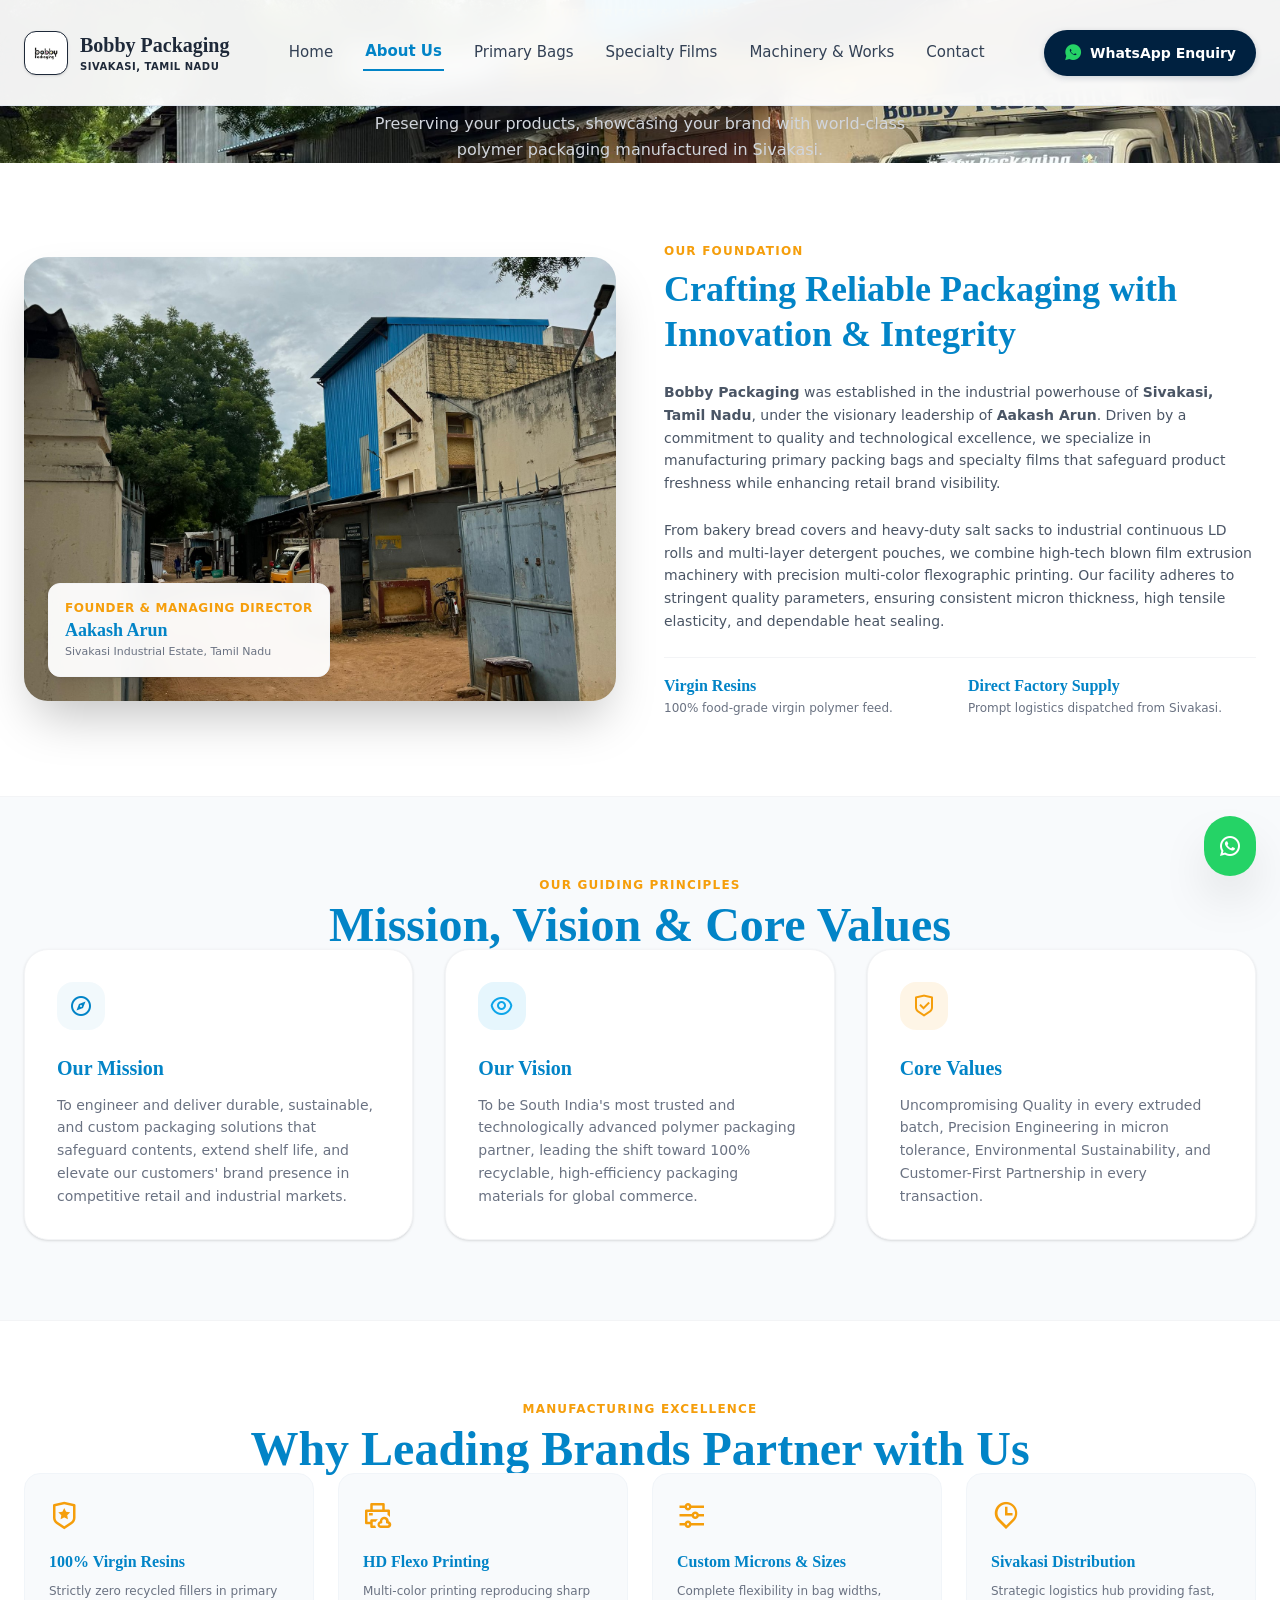
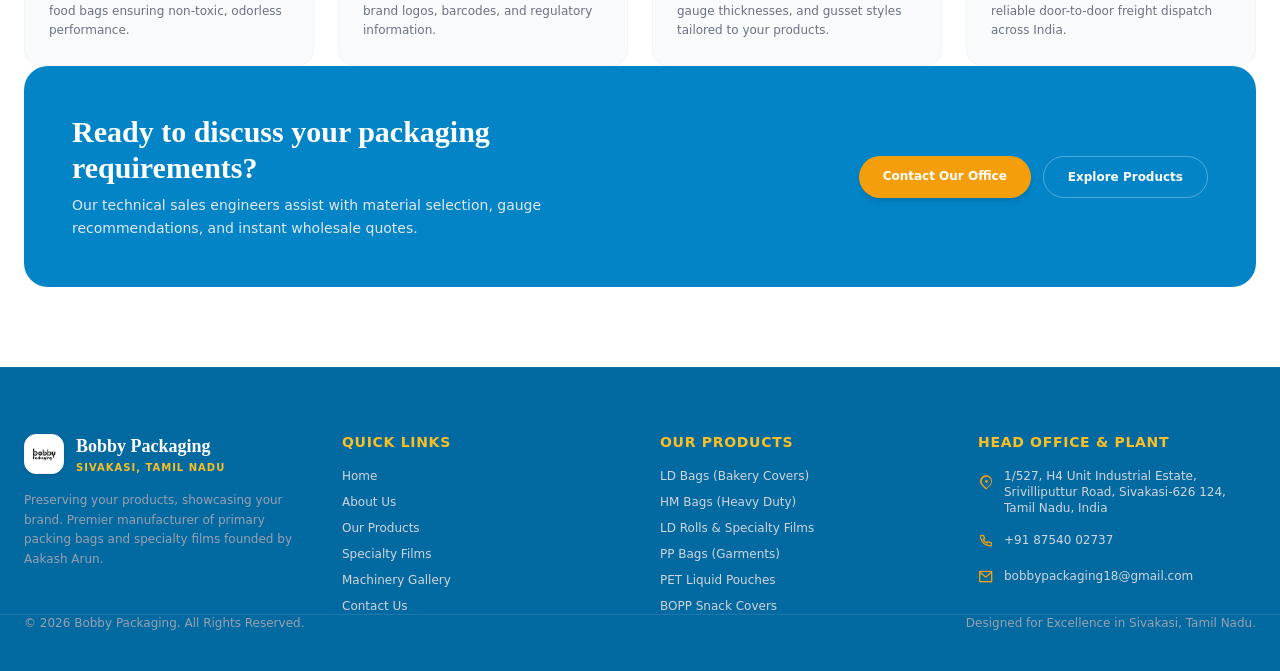
==== commit 8ff30be6: "Fix responsive issues: mobile menu drawer, banner text collisions, hero slide overflow, floating but" ====
--- a/about.html
+++ b/about.html
@@ -75,16 +75,16 @@
   </header>
 
   <!-- 1. Page Header -->
-  <section class="relative pt-36 pb-20 text-center text-white bg-primary-dark overflow-hidden">
-    <div class="absolute inset-0 bg-cover bg-center" style="background-image: url('images/bobby-packaging.png');">
-      <div class="absolute inset-0 bg-black/70"></div>
+  <section class="relative pt-28 pb-14 sm:pt-36 sm:pb-20 text-center text-white bg-slate-900 overflow-hidden">
+    <div class="absolute inset-0 bg-cover bg-center" style="background-image: url('images/infrastructure.jpg');">
+      <div class="absolute inset-0 bg-gradient-to-t from-slate-950/90 via-slate-900/80 to-slate-900/70"></div>
     </div>
     <div class="relative z-10 max-w-4xl mx-auto px-6 space-y-3">
-      <span class="text-xs font-bold text-gold-light uppercase tracking-widest">Our Heritage & Values</span>
-      <h1 class="text-3xl md:text-5xl lg:text-6xl font-bold font-display leading-tight">
+      <span class="text-[11px] sm:text-xs font-bold text-gold-light uppercase tracking-widest">Our Heritage & Values</span>
+      <h1 class="text-2xl sm:text-4xl md:text-5xl lg:text-6xl font-bold font-display leading-tight">
         About <span class="italic text-gold-light">Bobby Packaging</span>
       </h1>
-      <p class="text-sm md:text-base text-gray-300 max-w-xl mx-auto font-sans leading-relaxed">
+      <p class="text-xs sm:text-sm md:text-base text-gray-300 max-w-xl mx-auto font-sans leading-relaxed">
         Preserving your products, showcasing your brand with world-class polymer packaging manufactured in Sivakasi.
       </p>
     </div>
--- a/css/style.css
+++ b/css/style.css
@@ -228,34 +228,82 @@
 /* Mobile Drawer Styling */
 #mobileMenu {
   background-color: rgba(255, 255, 255, 0.98);
-  backdrop-filter: blur(16px);
-  -webkit-backdrop-filter: blur(16px);
+  backdrop-filter: blur(20px);
+  -webkit-backdrop-filter: blur(20px);
   border-top: 1px solid #e2e8f0;
-  padding: 1.25rem 1.5rem;
-  box-shadow: 0 10px 25px -5px rgba(0, 33, 64, 0.1);
+  padding: 1.25rem 1.25rem 1.5rem;
+  box-shadow: 0 15px 30px -5px rgba(0, 33, 64, 0.12);
+  max-height: calc(100vh - 72px);
+  overflow-y: auto;
+  -webkit-overflow-scrolling: touch;
 }
 
 #mobileMenu.hidden {
   display: none !important;
 }
 
-#mobileMenu a {
-  display: block;
+#mobileMenu a:not(.open-enquiry-modal) {
+  display: flex;
+  align-items: center;
+  justify-content: space-between;
   font-size: 15px;
   font-weight: 500;
   color: #334155;
-  padding: 0.6rem 0;
+  padding: 0.65rem 1rem;
+  border-radius: 0.75rem;
   text-decoration: none;
-  transition: color 0.2s ease;
-}
-
-#mobileMenu a:hover {
+  transition: all 0.2s ease;
+}
+
+#mobileMenu a:not(.open-enquiry-modal):hover {
+  background-color: #f0f9ff;
   color: #0284c7;
-}
-
-#mobileMenu a.text-sky-600 {
-  color: #0284c7;
+  padding-left: 1.25rem;
+}
+
+#mobileMenu a.text-sky-600,
+#mobileMenu a.active {
+  background-color: #e0f2fe;
+  color: #0284c7 !important;
   font-weight: 600;
+}
+
+/* Floating Action Buttons & Footer Safe Spacing */
+#backToTopBtn {
+  bottom: 5.75rem !important;
+  right: 1.5rem !important;
+  left: auto !important;
+  width: 44px;
+  height: 44px;
+  display: flex !important;
+  align-items: center;
+  justify-content: center;
+}
+
+footer {
+  padding-bottom: 6.5rem !important;
+}
+
+@media (min-width: 640px) {
+  footer {
+    padding-bottom: 2.5rem !important;
+  }
+}
+
+/* Mobile Banner & Hero Heading Adjustments */
+@media (max-width: 639px) {
+  .brand-title {
+    font-size: 1.1rem !important;
+  }
+  
+  #heroSection {
+    min-height: 560px !important;
+    height: auto !important;
+  }
+  
+  #heroPrevBtn, #heroNextBtn {
+    display: none !important;
+  }
 }
 
 /* ==========================================================================
@@ -305,4 +353,37 @@
   color: #e2e8f0 !important;
 }
 
-
+/* ==========================================================================
+   Global Mobile Responsiveness Enhancements
+   ========================================================================== */
+
+/* Inner page hero headers (About, Products, Films, Gallery, Contact, etc.) */
+section.pt-36 {
+  padding-top: 6.75rem !important;
+  padding-bottom: 3.5rem !important;
+}
+
+@media (min-width: 640px) {
+  section.pt-36 {
+    padding-top: 9rem !important;
+    padding-bottom: 5rem !important;
+  }
+}
+
+@media (max-width: 639px) {
+  section.pt-36 h1,
+  section.pt-36 h2,
+  section.py-24 h1,
+  section.py-24 h2 {
+    font-size: 1.75rem !important;
+    line-height: 1.25 !important;
+  }
+  
+  /* Ensure modal dialogue fits on mobile viewports */
+  .modal-backdrop + div {
+    max-height: 90vh !important;
+    margin: 1rem !important;
+  }
+}
+
+
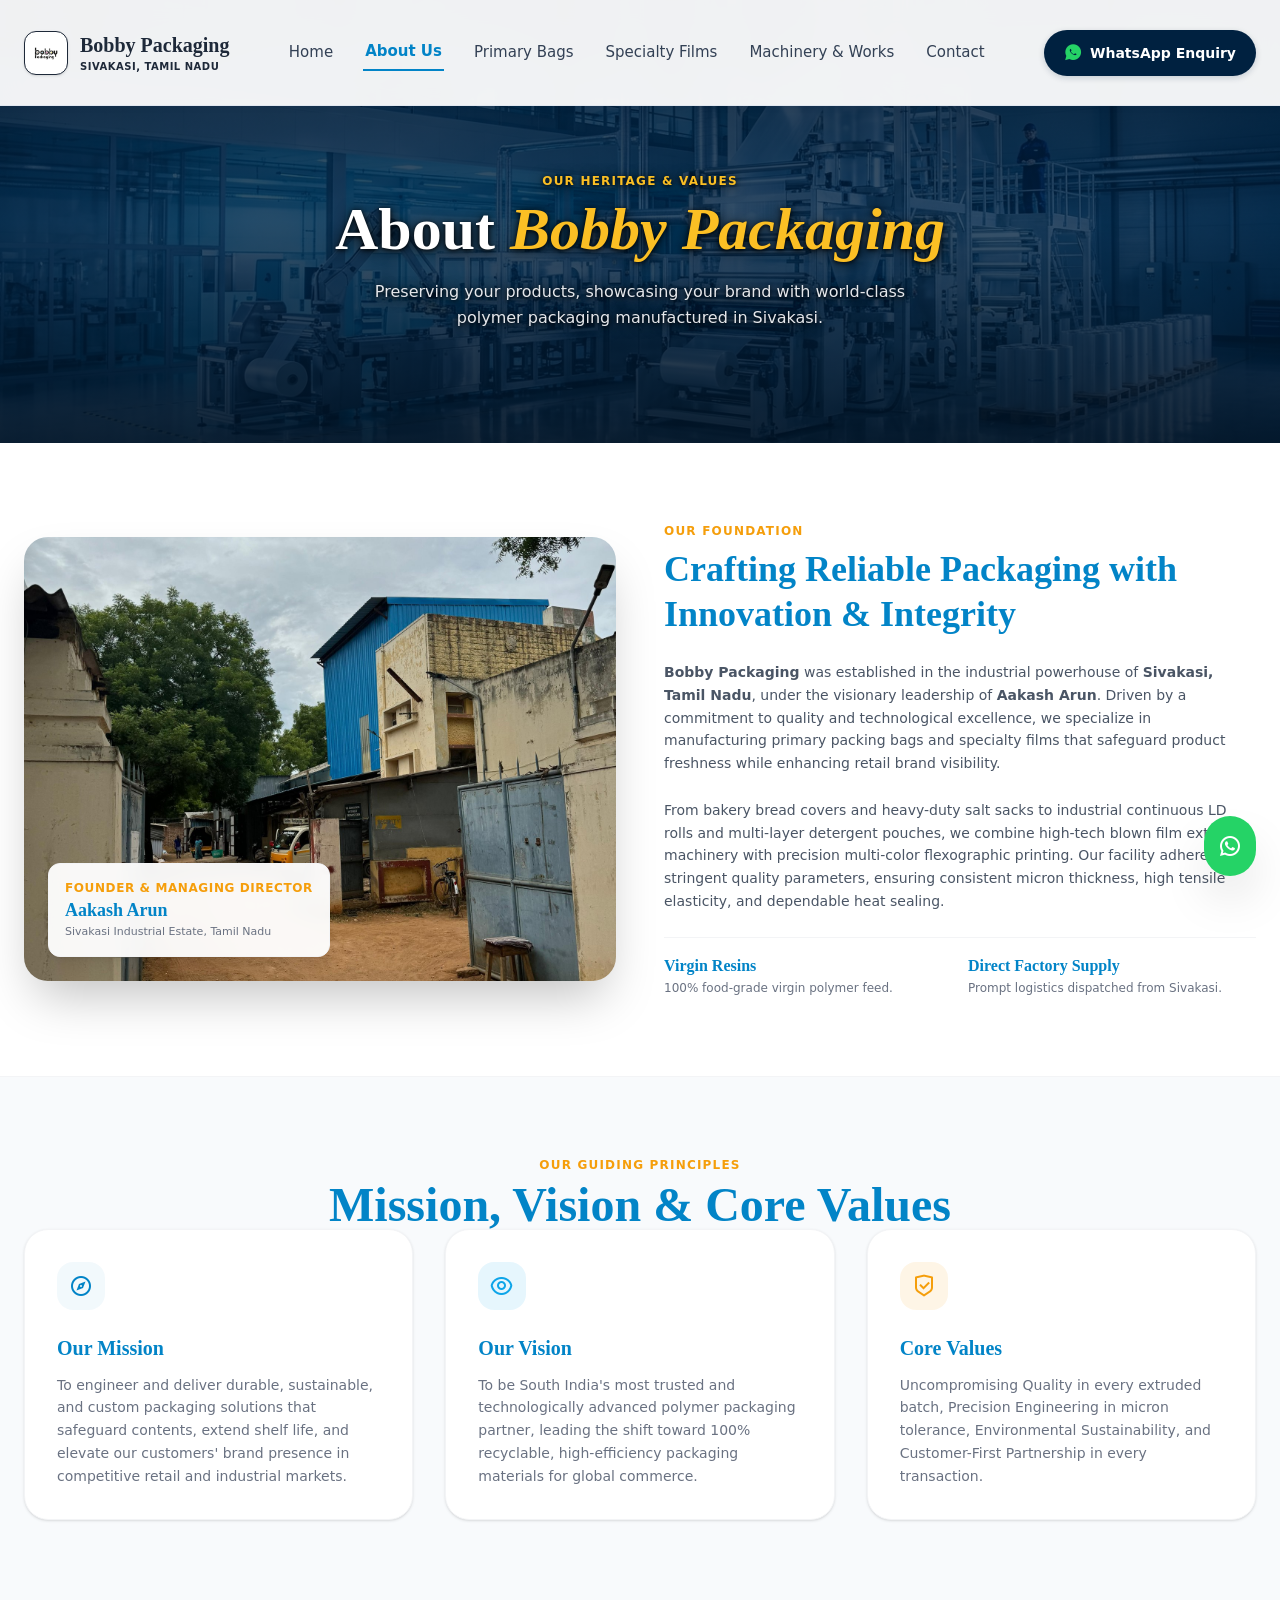
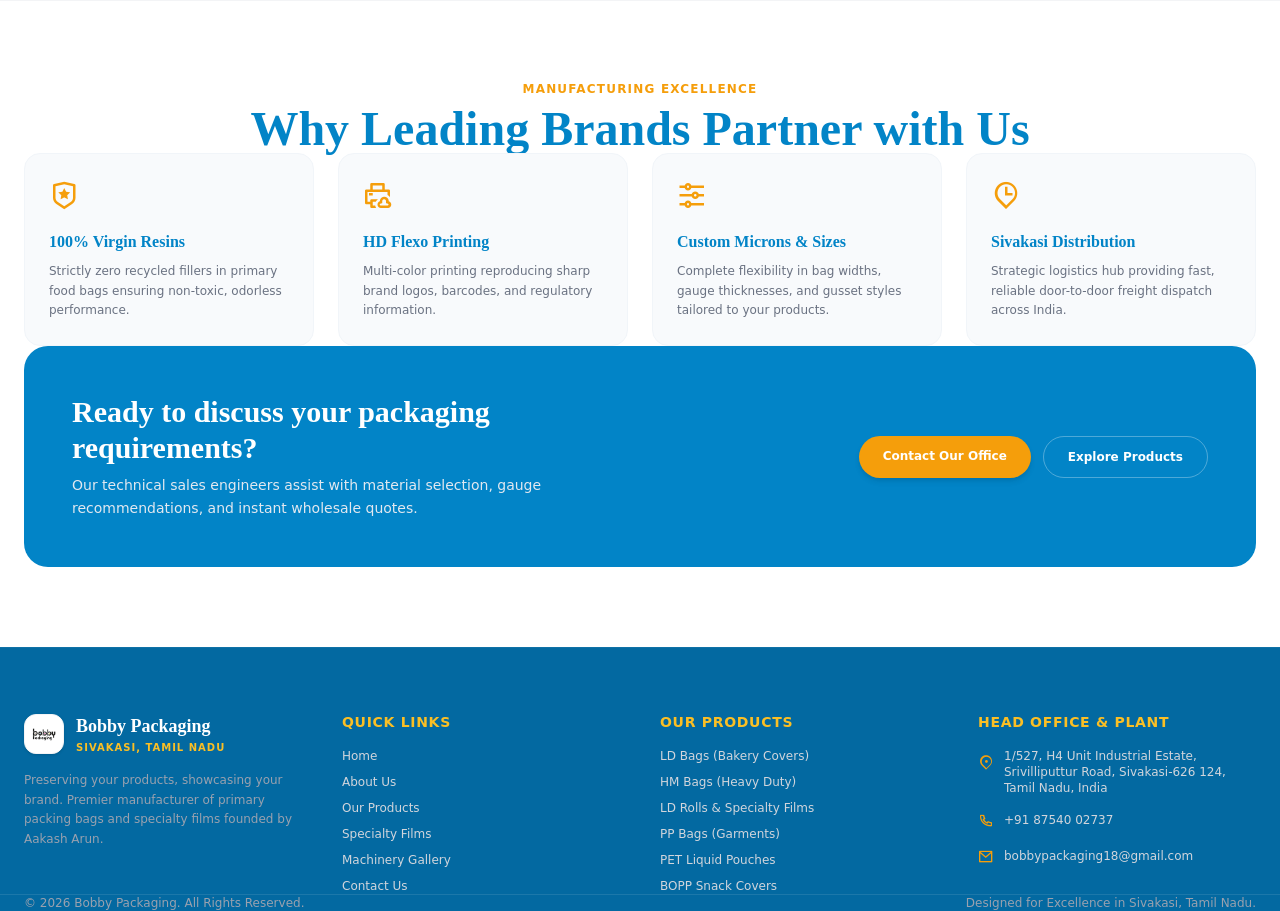
==== commit 70665f14: "fix(header): resolve navbar text overlap and redesign hero background image" ====
--- a/about.html
+++ b/about.html
@@ -75,16 +75,16 @@
   </header>
 
   <!-- 1. Page Header -->
-  <section class="relative pt-28 pb-14 sm:pt-36 sm:pb-20 text-center text-white bg-slate-900 overflow-hidden">
-    <div class="absolute inset-0 bg-cover bg-center" style="background-image: url('images/infrastructure.jpg');">
-      <div class="absolute inset-0 bg-gradient-to-t from-slate-950/90 via-slate-900/80 to-slate-900/70"></div>
+  <section class="page-header-section relative text-center text-white bg-primary-dark overflow-hidden">
+    <div class="absolute inset-0 bg-cover bg-center" style="background-image: url('images/header-bg.jpg');">
+      <div class="page-header-overlay"></div>
     </div>
     <div class="relative z-10 max-w-4xl mx-auto px-6 space-y-3">
-      <span class="text-[11px] sm:text-xs font-bold text-gold-light uppercase tracking-widest">Our Heritage & Values</span>
-      <h1 class="text-2xl sm:text-4xl md:text-5xl lg:text-6xl font-bold font-display leading-tight">
+      <span class="text-xs font-bold text-gold-light uppercase tracking-widest">Our Heritage & Values</span>
+      <h1 class="text-3xl md:text-5xl lg:text-6xl font-bold font-display leading-tight">
         About <span class="italic text-gold-light">Bobby Packaging</span>
       </h1>
-      <p class="text-xs sm:text-sm md:text-base text-gray-300 max-w-xl mx-auto font-sans leading-relaxed">
+      <p class="text-sm md:text-base text-gray-200 max-w-xl mx-auto font-sans leading-relaxed">
         Preserving your products, showcasing your brand with world-class polymer packaging manufactured in Sivakasi.
       </p>
     </div>
--- a/css/style.css
+++ b/css/style.css
@@ -228,82 +228,34 @@
 /* Mobile Drawer Styling */
 #mobileMenu {
   background-color: rgba(255, 255, 255, 0.98);
-  backdrop-filter: blur(20px);
-  -webkit-backdrop-filter: blur(20px);
+  backdrop-filter: blur(16px);
+  -webkit-backdrop-filter: blur(16px);
   border-top: 1px solid #e2e8f0;
-  padding: 1.25rem 1.25rem 1.5rem;
-  box-shadow: 0 15px 30px -5px rgba(0, 33, 64, 0.12);
-  max-height: calc(100vh - 72px);
-  overflow-y: auto;
-  -webkit-overflow-scrolling: touch;
+  padding: 1.25rem 1.5rem;
+  box-shadow: 0 10px 25px -5px rgba(0, 33, 64, 0.1);
 }
 
 #mobileMenu.hidden {
   display: none !important;
 }
 
-#mobileMenu a:not(.open-enquiry-modal) {
-  display: flex;
-  align-items: center;
-  justify-content: space-between;
+#mobileMenu a {
+  display: block;
   font-size: 15px;
   font-weight: 500;
   color: #334155;
-  padding: 0.65rem 1rem;
-  border-radius: 0.75rem;
+  padding: 0.6rem 0;
   text-decoration: none;
-  transition: all 0.2s ease;
-}
-
-#mobileMenu a:not(.open-enquiry-modal):hover {
-  background-color: #f0f9ff;
+  transition: color 0.2s ease;
+}
+
+#mobileMenu a:hover {
   color: #0284c7;
-  padding-left: 1.25rem;
-}
-
-#mobileMenu a.text-sky-600,
-#mobileMenu a.active {
-  background-color: #e0f2fe;
-  color: #0284c7 !important;
+}
+
+#mobileMenu a.text-sky-600 {
+  color: #0284c7;
   font-weight: 600;
-}
-
-/* Floating Action Buttons & Footer Safe Spacing */
-#backToTopBtn {
-  bottom: 5.75rem !important;
-  right: 1.5rem !important;
-  left: auto !important;
-  width: 44px;
-  height: 44px;
-  display: flex !important;
-  align-items: center;
-  justify-content: center;
-}
-
-footer {
-  padding-bottom: 6.5rem !important;
-}
-
-@media (min-width: 640px) {
-  footer {
-    padding-bottom: 2.5rem !important;
-  }
-}
-
-/* Mobile Banner & Hero Heading Adjustments */
-@media (max-width: 639px) {
-  .brand-title {
-    font-size: 1.1rem !important;
-  }
-  
-  #heroSection {
-    min-height: 560px !important;
-    height: auto !important;
-  }
-  
-  #heroPrevBtn, #heroNextBtn {
-    display: none !important;
-  }
 }
 
 /* ==========================================================================
@@ -354,36 +306,114 @@
 }
 
 /* ==========================================================================
-   Global Mobile Responsiveness Enhancements
+   Responsive Hero & Smooth Scroll Polish
    ========================================================================== */
-
-/* Inner page hero headers (About, Products, Films, Gallery, Contact, etc.) */
-section.pt-36 {
-  padding-top: 6.75rem !important;
+#mainHeader {
+  transition: transform 0.35s cubic-bezier(0.16, 1, 0.3, 1), opacity 0.3s ease, background-color 0.3s ease !important;
+  will-change: transform, opacity;
+}
+
+#backToTopBtn {
+  transition: opacity 0.35s ease, transform 0.35s ease !important;
+}
+
+/* Ensure gap between WhatsApp Enquiry button and bottom edge of hero section on all screens, and clear fixed navbar */
+.hero-slide-content {
+  padding-top: 7rem !important;
   padding-bottom: 3.5rem !important;
 }
 
-@media (min-width: 640px) {
-  section.pt-36 {
-    padding-top: 9rem !important;
-    padding-bottom: 5rem !important;
-  }
-}
-
-@media (max-width: 639px) {
-  section.pt-36 h1,
-  section.pt-36 h2,
-  section.py-24 h1,
-  section.py-24 h2 {
-    font-size: 1.75rem !important;
-    line-height: 1.25 !important;
-  }
-  
-  /* Ensure modal dialogue fits on mobile viewports */
-  .modal-backdrop + div {
-    max-height: 90vh !important;
-    margin: 1rem !important;
-  }
-}
-
-
+@media (max-width: 768px) {
+  #heroSection {
+    min-height: 540px !important;
+  }
+  .hero-slide-bg {
+    background-size: contain !important;
+    background-repeat: no-repeat !important;
+    background-position: right 10px bottom 30px !important;
+  }
+  .hero-slide-content {
+    padding-top: 8.5rem !important;
+    padding-bottom: 2.5rem !important;
+    justify-content: flex-start !important;
+  }
+  .hero-slide-content h1,
+  .hero-slide-content h2 {
+    font-size: 2rem !important;
+    line-height: 1.15 !important;
+    margin-bottom: 0.75rem !important;
+  }
+  .hero-slide-content p {
+    font-size: 0.85rem !important;
+    line-height: 1.4 !important;
+    margin-bottom: 1.25rem !important;
+  }
+}
+
+/* Search Input Icon Alignment & Padding */
+.search-input-wrapper {
+  position: relative;
+  width: 100%;
+  display: flex;
+  align-items: center;
+}
+
+.search-input-wrapper i {
+  position: absolute;
+  left: 1.1rem;
+  top: 50%;
+  transform: translateY(-50%);
+  display: inline-flex;
+  align-items: center;
+  justify-content: center;
+  color: #9ca3af;
+  font-size: 1.15rem;
+  line-height: 1;
+  pointer-events: none;
+  z-index: 2;
+}
+
+.search-input-wrapper input {
+  padding-left: 2.85rem !important;
+}
+
+/* One Line Spacing Utility (for View All buttons) */
+.one-line-space {
+  margin-top: 1.5rem !important;
+}
+
+/* Page Header Section Standardization (Clear fixed navbar on all inner pages) */
+.page-header-section {
+  position: relative;
+  padding-top: 8.5rem !important;
+  padding-bottom: 5.5rem !important;
+  overflow: hidden;
+  background-color: #002140;
+}
+
+@media (min-width: 768px) {
+  .page-header-section {
+    padding-top: 10.5rem !important;
+    padding-bottom: 7rem !important;
+  }
+}
+
+.page-header-section h1,
+.page-header-section h2,
+.page-header-section p,
+.page-header-section span {
+  text-shadow: 0 2px 14px rgba(0, 0, 0, 0.85), 0 1px 4px rgba(0, 0, 0, 0.95) !important;
+}
+
+.page-header-overlay {
+  position: absolute;
+  inset: 0;
+  background: linear-gradient(to bottom, rgba(0, 20, 42, 0.82) 0%, rgba(0, 33, 64, 0.78) 50%, rgba(0, 18, 36, 0.90) 100%) !important;
+}
+
+
+
+
+
+
+
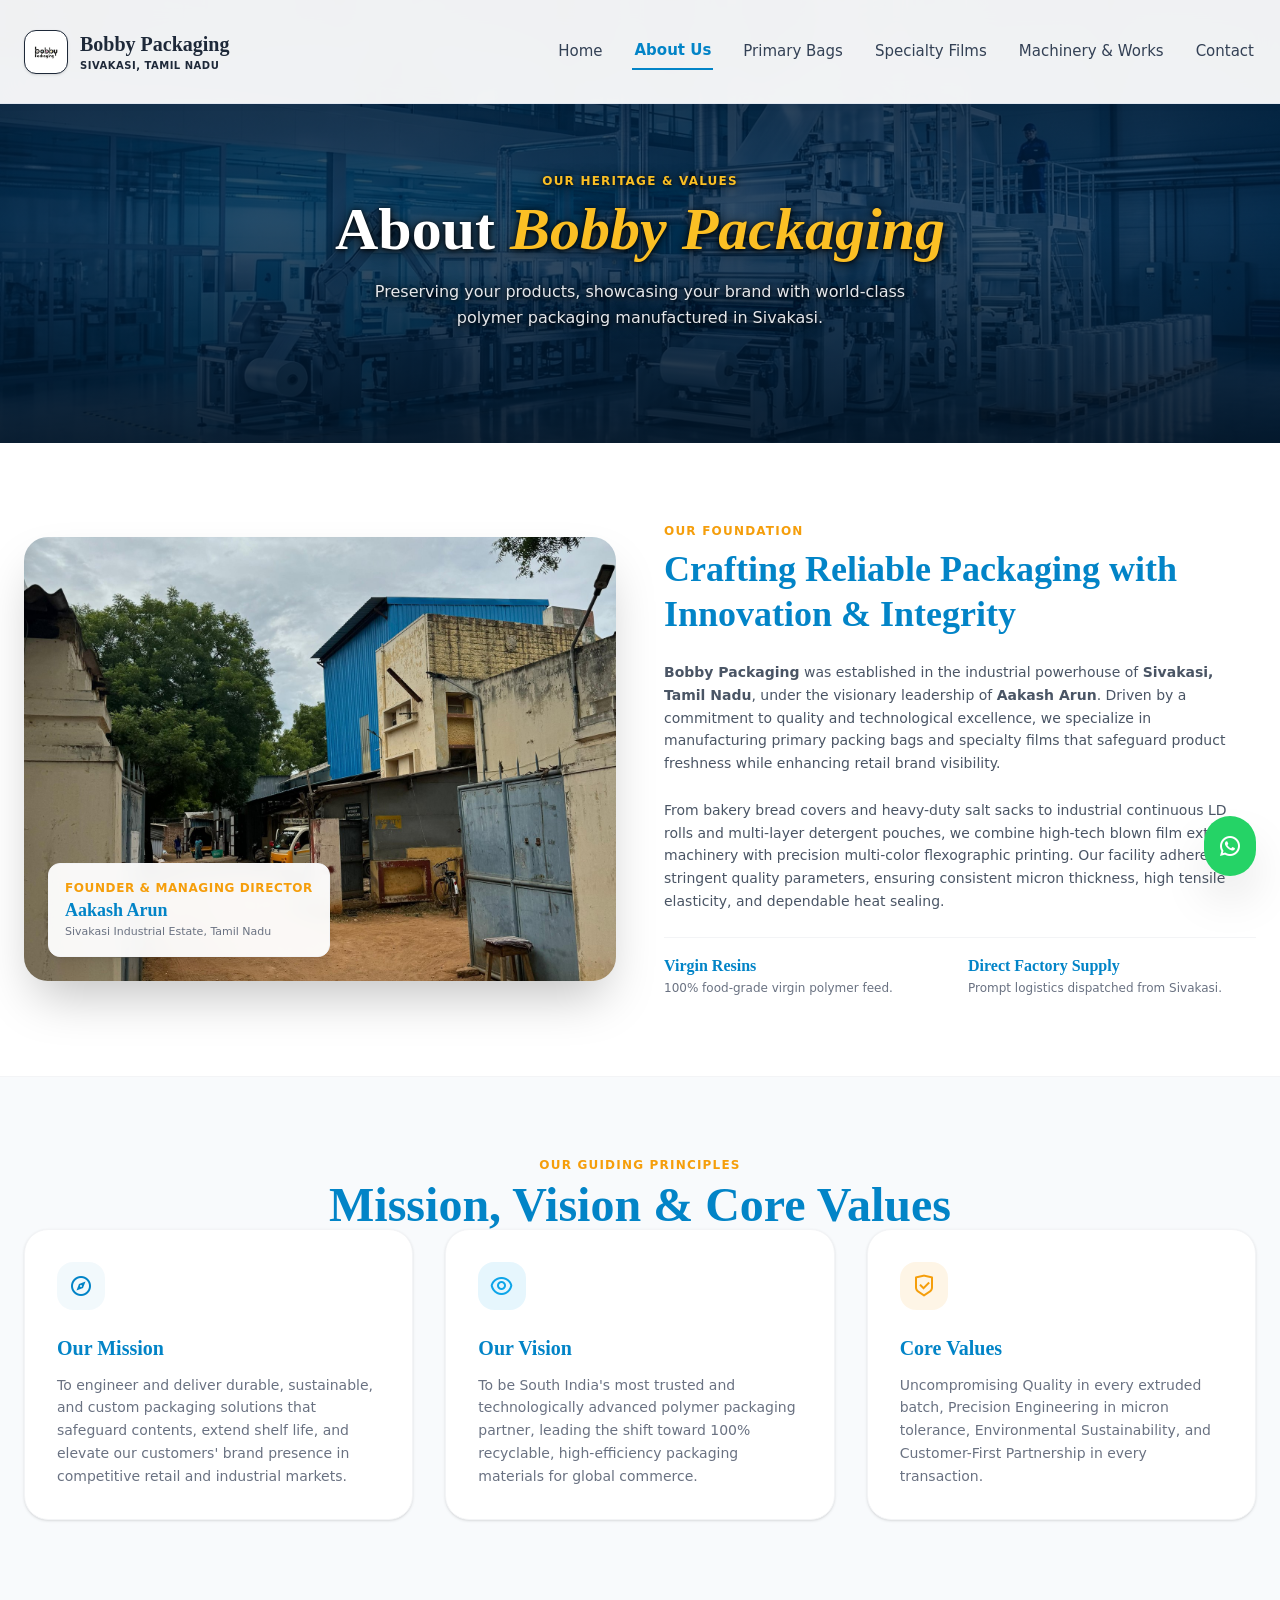
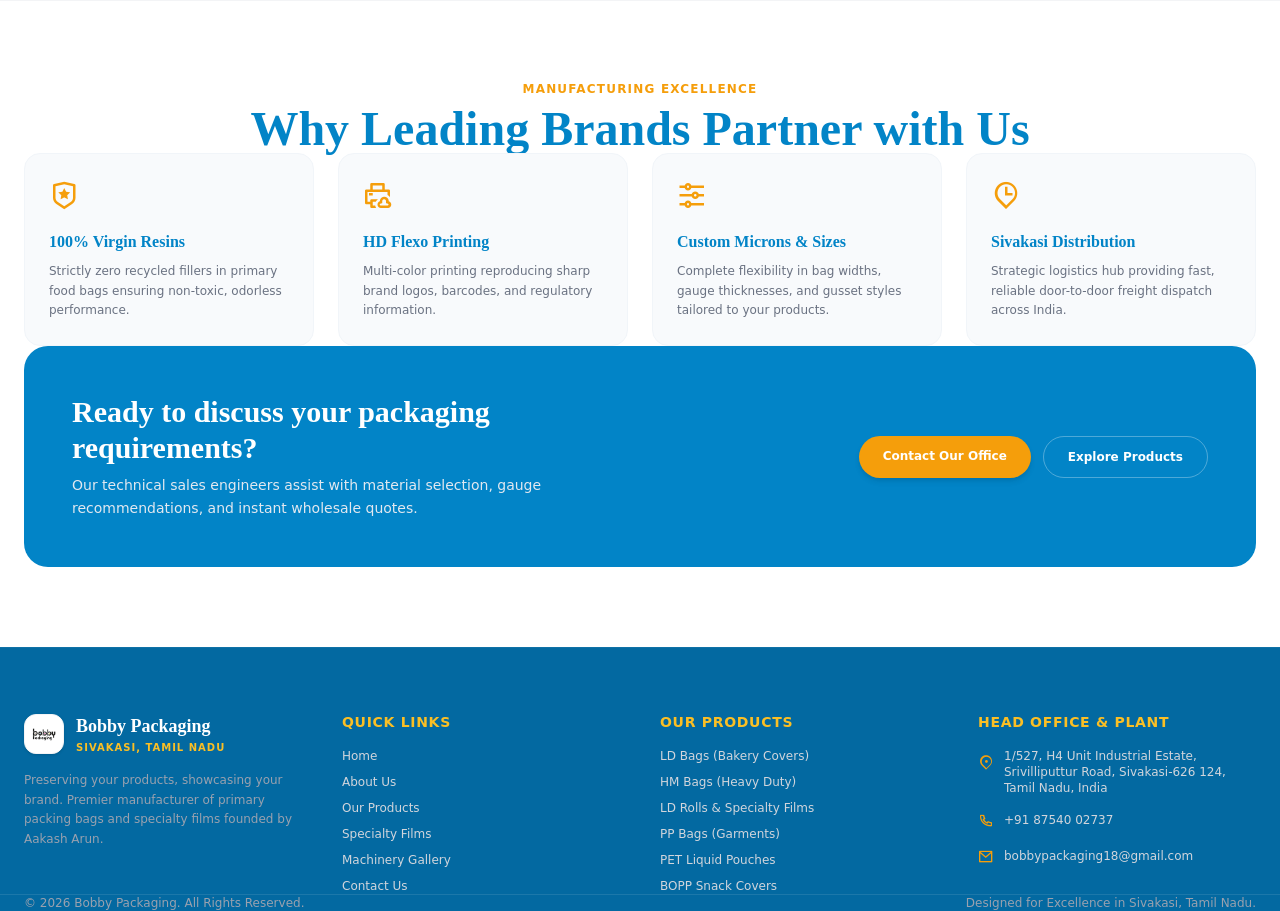
==== commit 2ef839f6: "fix(navbar): remove whatsapp enquiry button and align navigation menu to the right" ====
--- a/about.html
+++ b/about.html
@@ -11,7 +11,7 @@
   <link rel="stylesheet" href="css/remixicon.css" />
 
   <!-- Stylesheet -->
-  <link rel="stylesheet" href="css/style.css?v=1.2" />
+  <link rel="stylesheet" href="css/style.css?v=2.0" />
   <!-- Scoped Component Stylesheets (Class names strictly related to file) -->
   <link rel="stylesheet" href="css/QuickEnquiryModal.css" />
 </head>
@@ -31,8 +31,8 @@
         </div>
       </a>
 
-      <!-- Desktop Nav (Centered, Title Case like reference) -->
-      <nav id="navContainer" class="hidden lg:flex items-center gap-7 xl:gap-8">
+      <!-- Desktop Nav (Right Aligned) -->
+      <nav id="navContainer" class="hidden lg:flex items-center gap-7 xl:gap-8 ml-auto">
         <a href="index.html" class="nav-link font-medium text-[15px] transition-colors py-1 text-slate-700 hover:text-sky-600">Home</a>
         <a href="about.html" class="nav-link font-semibold text-[15px] transition-colors py-1 text-sky-600 border-b-2 border-sky-500">About Us</a>
         <a href="products.html" class="nav-link font-medium text-[15px] transition-colors py-1 text-slate-700 hover:text-sky-600">Primary Bags</a>
@@ -41,14 +41,6 @@
         <a href="contact.html" class="nav-link font-medium text-[15px] transition-colors py-1 text-slate-700 hover:text-sky-600">Contact</a>
       </nav>
 
-      <!-- Action Button (WhatsApp Enquiry Pill like reference image) -->
-      <div class="hidden md:flex items-center gap-4">
-        <a href="#enquiryModal" class="open-enquiry-modal bg-[#002140] hover:bg-sky-900 text-white text-sm font-semibold px-5 py-2.5 rounded-full transition-all shadow-sm hover:shadow-md cursor-pointer flex items-center gap-2 group">
-          <i class="ri-whatsapp-fill text-[#25D366] text-lg"></i>
-          <span>WhatsApp Enquiry</span>
-        </a>
-      </div>
-
       <!-- Mobile Hamburger Button -->
       <button id="menuToggle" class="lg:hidden text-slate-800 p-2 text-2xl focus:outline-none cursor-pointer" aria-label="Toggle navigation">
         <i class="ri-menu-line"></i>
@@ -56,20 +48,14 @@
     </div>
 
     <!-- Mobile Drawer Menu -->
-    <div id="mobileMenu" class="hidden lg:hidden bg-white/95 backdrop-blur-xl border-t border-sky-100 px-6 py-6 shadow-xl transition-all duration-300">
-      <div class="flex flex-col gap-3 text-center">
-        <a href="index.html" class="text-sm font-medium text-slate-700 hover:text-sky-600 py-2">Home</a>
-        <a href="about.html" class="text-sm font-semibold text-sky-600 py-2">About Us</a>
-        <a href="products.html" class="text-sm font-medium text-slate-700 hover:text-sky-600 py-2">Primary Bags</a>
-        <a href="films.html" class="text-sm font-medium text-slate-700 hover:text-sky-600 py-2">Specialty Films</a>
-        <a href="gallery.html" class="text-sm font-medium text-slate-700 hover:text-sky-600 py-2">Machinery & Works</a>
-        <a href="contact.html" class="text-sm font-medium text-slate-700 hover:text-sky-600 py-2">Contact</a>
-        <div class="pt-4 border-t border-sky-100 flex flex-col gap-3">
-          <a href="#enquiryModal" class="open-enquiry-modal w-full bg-[#002140] hover:bg-sky-900 text-white text-sm font-semibold py-3 rounded-full cursor-pointer flex items-center justify-center gap-2 shadow-sm">
-            <i class="ri-whatsapp-fill text-[#25D366] text-lg"></i>
-            <span>WhatsApp Enquiry</span>
-          </a>
-        </div>
+    <div id="mobileMenu" class="hidden lg:hidden bg-white/95 backdrop-blur-xl border-t border-sky-100 px-6 py-6 shadow-xl transition-all duration-300" style="text-align: right;">
+      <div class="flex flex-col gap-3 text-right" style="text-align: right; align-items: flex-end;">
+        <a href="index.html" class="text-sm font-medium text-slate-700 hover:text-sky-600 py-2 block w-full text-right" style="text-align: right;">Home</a>
+        <a href="about.html" class="text-sm font-semibold text-sky-600 py-2 block w-full text-right" style="text-align: right;">About Us</a>
+        <a href="products.html" class="text-sm font-medium text-slate-700 hover:text-sky-600 py-2 block w-full text-right" style="text-align: right;">Primary Bags</a>
+        <a href="films.html" class="text-sm font-medium text-slate-700 hover:text-sky-600 py-2 block w-full text-right" style="text-align: right;">Specialty Films</a>
+        <a href="gallery.html" class="text-sm font-medium text-slate-700 hover:text-sky-600 py-2 block w-full text-right" style="text-align: right;">Machinery & Works</a>
+        <a href="contact.html" class="text-sm font-medium text-slate-700 hover:text-sky-600 py-2 block w-full text-right" style="text-align: right;">Contact</a>
       </div>
     </div>
   </header>
--- a/css/style.css
+++ b/css/style.css
@@ -88,6 +88,7 @@
     display: flex !important;
     align-items: center !important;
     gap: 1.75rem !important;
+    margin-left: auto !important;
   }
 
   .lg\:flex {
@@ -239,14 +240,24 @@
   display: none !important;
 }
 
+#mobileMenu .flex-col,
+#mobileMenu .menu-links-container,
+#mobileMenu > div {
+  width: 100% !important;
+  text-align: right !important;
+  align-items: flex-end !important;
+}
+
 #mobileMenu a {
   display: block;
+  width: 100% !important;
   font-size: 15px;
   font-weight: 500;
   color: #334155;
   padding: 0.6rem 0;
   text-decoration: none;
   transition: color 0.2s ease;
+  text-align: right !important;
 }
 
 #mobileMenu a:hover {
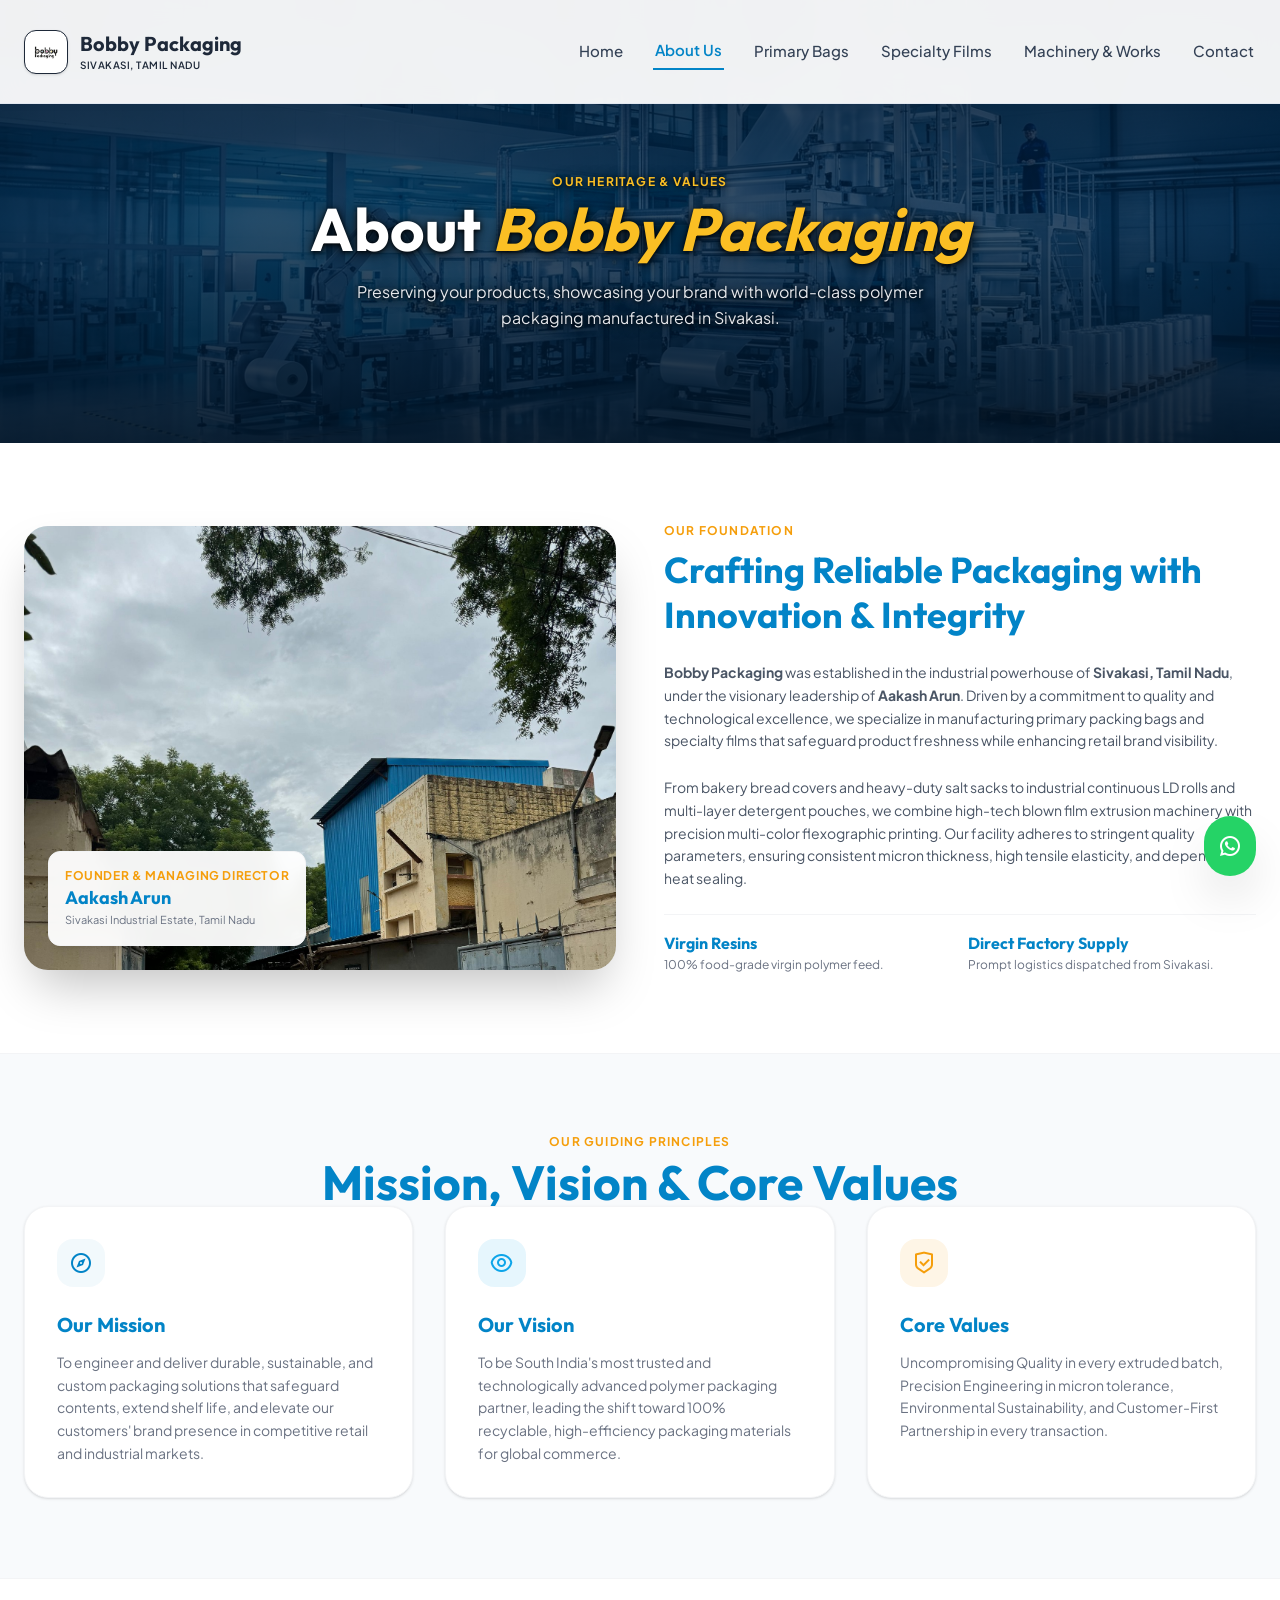
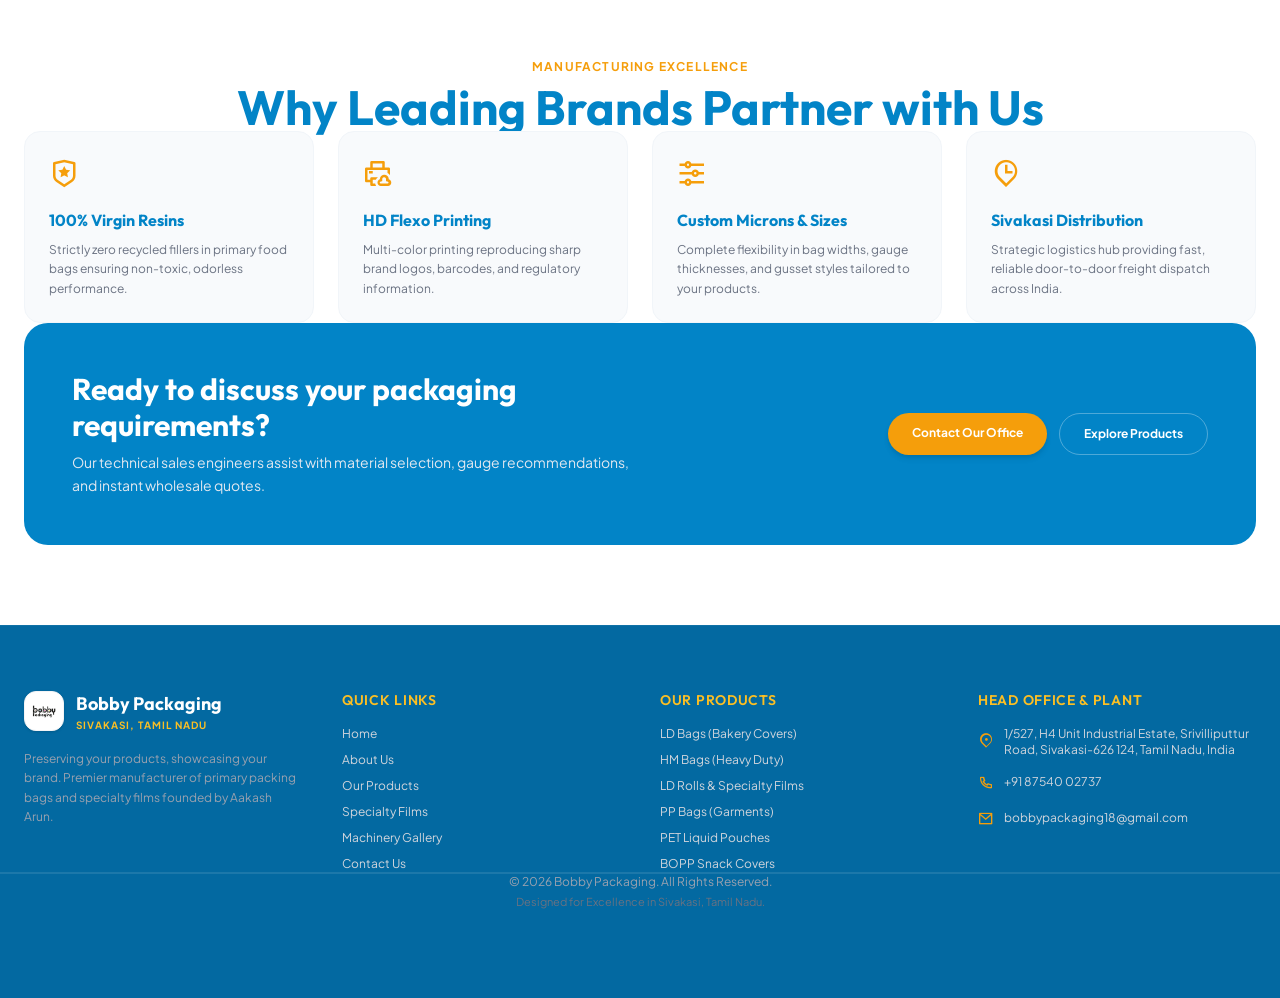
==== commit 392c1828: "C-01" ====
--- a/about.html
+++ b/about.html
@@ -7,13 +7,15 @@
   <meta name="description" content="Learn about Bobby Packaging, founded by Aakash Arun in Sivakasi. Our story, mission, vision, and state-of-the-art polymer manufacturing facility." />
   <meta name="theme-color" content="#002140" />
 
-  <!-- Fonts & Icons -->
+    <!-- Fonts & Icons -->
+  <link rel="preconnect" href="https://fonts.googleapis.com" />
+  <link rel="preconnect" href="https://fonts.gstatic.com" crossorigin />
+  <link href="https://fonts.googleapis.com/css2?family=Outfit:wght@400;500;600;700;800;900&family=Plus+Jakarta+Sans:ital,wght@0,300;0,400;0,500;0,600;0,700;0,800;1,400;1,600&display=swap" rel="stylesheet" />
   <link rel="stylesheet" href="css/remixicon.css" />
 
   <!-- Stylesheet -->
   <link rel="stylesheet" href="css/style.css?v=2.0" />
   <!-- Scoped Component Stylesheets (Class names strictly related to file) -->
-  <link rel="stylesheet" href="css/QuickEnquiryModal.css" />
 </head>
 <body class="font-sans bg-slate-50 text-gray-800 antialiased overflow-x-hidden">
 
@@ -271,11 +273,63 @@
       </div>
     </div>
 
-    <div class="max-w-7xl mx-auto px-6 pt-8 flex flex-col sm:flex-row items-center justify-between text-xs text-gray-400 gap-4">
+        <!-- Copyright (Center Aligned) -->
+    <div class="footer-copyright-section max-w-7xl mx-auto px-6 pt-8 flex flex-col items-center justify-center text-center text-xs text-gray-400 gap-2 border-t border-white/10 mt-8">
       <div>© 2026 Bobby Packaging. All Rights Reserved.</div>
-      <div>Designed for Excellence in Sivakasi, Tamil Nadu.</div>
+      <div class="text-[11px] text-gray-500">Designed for Excellence in Sivakasi, Tamil Nadu.</div>
     </div>
   </footer>
+
+  
+  <!-- Enquiry Form Modal -->
+  <div id="enquiryModal" class="hidden fixed inset-0 z-50 flex items-center justify-center p-4 overflow-y-auto">
+    <div class="modal-backdrop fixed inset-0 cursor-pointer"></div>
+    <div class="bg-white rounded-2xl shadow-2xl p-6 md:p-8 max-w-lg w-full relative z-10 text-left font-sans">
+      <div class="flex items-center justify-between border-b border-gray-100 pb-4 mb-4">
+        <div>
+          <h3 class="text-xl font-bold font-display text-primary">Request Wholesale Quote</h3>
+          <p class="text-xs text-gray-500 mt-0.5 preset-note hidden"></p>
+        </div>
+        <button class="close-modal text-gray-400 hover:text-gray-700 text-2xl p-1 cursor-pointer">
+          <i class="ri-close-line"></i>
+        </button>
+      </div>
+      <form class="space-y-4">
+        <div>
+          <label class="block text-xs font-semibold text-gray-600 mb-1">Full Name *</label>
+          <input type="text" name="name" required placeholder="Your Name or Business Name" class="w-full px-4 py-2.5 bg-slate-50 border border-gray-200 rounded-xl text-xs font-medium focus:bg-white focus:border-primary-light focus:outline-none" />
+        </div>
+        <div class="grid grid-cols-1 sm:grid-cols-2 gap-3">
+          <div>
+            <label class="block text-xs font-semibold text-gray-600 mb-1">Phone / WhatsApp *</label>
+            <input type="tel" name="phone" required placeholder="+91 87540 02737" class="w-full px-4 py-2.5 bg-slate-50 border border-gray-200 rounded-xl text-xs font-medium focus:bg-white focus:border-primary-light focus:outline-none" />
+          </div>
+          <div>
+            <label class="block text-xs font-semibold text-gray-600 mb-1">Email Address</label>
+            <input type="email" name="email" placeholder="name@company.com" class="w-full px-4 py-2.5 bg-slate-50 border border-gray-200 rounded-xl text-xs font-medium focus:bg-white focus:border-primary-light focus:outline-none" />
+          </div>
+        </div>
+        <div>
+          <label class="block text-xs font-semibold text-gray-600 mb-1">Product / Bag Type *</label>
+          <input type="text" name="requirement" required placeholder="e.g. LD Bread Covers, HM Bags, LD Rolls, PET Pouches" class="w-full px-4 py-2.5 bg-slate-50 border border-gray-200 rounded-xl text-xs font-medium focus:bg-white focus:border-primary-light focus:outline-none" />
+        </div>
+        <div>
+          <label class="block text-xs font-semibold text-gray-600 mb-1">Dimensions, Microns & Quantity</label>
+          <textarea name="message" rows="3" placeholder="Tell us about your target bag dimensions, thickness in microns, estimated order quantity, or printing requirements..." class="w-full px-4 py-2.5 bg-slate-50 border border-gray-200 rounded-xl text-xs font-medium focus:bg-white focus:border-primary-light focus:outline-none resize-none"></textarea>
+        </div>
+        <button type="submit" class="w-full py-3 bg-secondary hover:bg-secondary-dark text-white font-bold text-xs rounded-xl transition-all shadow-md cursor-pointer flex items-center justify-center gap-2">
+          <i class="ri-whatsapp-line text-lg"></i>
+          <span>Send Enquiry via WhatsApp</span>
+        </button>
+      </form>
+      <div class="enquiry-success hidden text-center py-8">
+        <i class="ri-checkbox-circle-fill text-5xl text-green-500 mx-auto mb-3 block"></i>
+        <h4 class="text-xl font-bold font-display text-primary mb-1">Enquiry Sent!</h4>
+        <p class="text-xs text-gray-500 max-w-xs mx-auto mb-6">Our packaging specialists in Sivakasi will contact you with pricing and specifications.</p>
+        <button class="close-modal px-6 py-2 bg-primary text-white text-xs font-bold rounded-lg cursor-pointer">Done</button>
+      </div>
+    </div>
+  </div>
 
   <!-- Floating WhatsApp Action Pill -->
   <a href="#enquiryModal" class="open-enquiry-modal fixed bottom-6 right-6 z-40 bg-[#25D366] hover:bg-[#20ba56] text-white p-3.5 rounded-full shadow-2xl flex items-center gap-2 transition-transform hover:scale-105 group" aria-label="WhatsApp Us">
@@ -287,16 +341,7 @@
     <i class="ri-arrow-up-line text-lg"></i>
   </button>
 
-    <!-- React 18 Integration (Class names strictly related to file, Zero Vite, Zero Vanilla) -->
-  <div id="react-quick-enquiry-modal-root"></div>
-  <script src="js/vendor/react.production.min.js"></script>
-  <script src="js/vendor/react-dom.production.min.js"></script>
-  <script src="js/vendor/babel.min.js"></script>
-  <script type="text/babel" src="js/react/QuickEnquiryModal.jsx"></script>
-
-  <!-- React 18 Application Core -->
-  <script src="js/vendor/react.production.min.js"></script>
-  <script src="js/vendor/react-dom.production.min.js"></script>
-  <script src="js/react/app.js"></script>
+  <!-- Application Logic -->
+  <script src="js/main.js"></script>
 </body>
 </html>
--- a/css/style.css
+++ b/css/style.css
@@ -1,4 +1,5 @@
-@layer components;@layer properties{@supports (((-webkit-hyphens:none)) and (not (margin-trim:inline))) or ((-moz-orient:inline) and (not (color:rgb(from red r g b)))){*,:before,:after,::backdrop{--tw-scale-x:1;--tw-scale-y:1;--tw-scale-z:1;--tw-rotate-x:initial;--tw-rotate-y:initial;--tw-rotate-z:initial;--tw-skew-x:initial;--tw-skew-y:initial;--tw-space-y-reverse:0;--tw-space-x-reverse:0;--tw-border-style:solid;--tw-gradient-position:initial;--tw-gradient-from:#0000;--tw-gradient-via:#0000;--tw-gradient-to:#0000;--tw-gradient-stops:initial;--tw-gradient-via-stops:initial;--tw-gradient-from-position:0%;--tw-gradient-via-position:50%;--tw-gradient-to-position:100%;--tw-leading:initial;--tw-font-weight:initial;--tw-tracking:initial;--tw-shadow:0 0 #0000;--tw-shadow-color:initial;--tw-shadow-alpha:100%;--tw-inset-shadow:0 0 #0000;--tw-inset-shadow-color:initial;--tw-inset-shadow-alpha:100%;--tw-ring-color:initial;--tw-ring-shadow:0 0 #0000;--tw-inset-ring-color:initial;--tw-inset-ring-shadow:0 0 #0000;--tw-ring-inset:initial;--tw-ring-offset-width:0px;--tw-ring-offset-color:#fff;--tw-ring-offset-shadow:0 0 #0000;--tw-outline-style:solid;--tw-blur:initial;--tw-brightness:initial;--tw-contrast:initial;--tw-grayscale:initial;--tw-hue-rotate:initial;--tw-invert:initial;--tw-opacity:initial;--tw-saturate:initial;--tw-sepia:initial;--tw-drop-shadow:initial;--tw-drop-shadow-color:initial;--tw-drop-shadow-alpha:100%;--tw-drop-shadow-size:initial;--tw-backdrop-blur:initial;--tw-backdrop-brightness:initial;--tw-backdrop-contrast:initial;--tw-backdrop-grayscale:initial;--tw-backdrop-hue-rotate:initial;--tw-backdrop-invert:initial;--tw-backdrop-opacity:initial;--tw-backdrop-saturate:initial;--tw-backdrop-sepia:initial;--tw-duration:initial;--tw-ease:initial;--tw-translate-x:0;--tw-translate-y:0;--tw-translate-z:0}}}@layer theme{:root,:host{--font-sans:"Inter", system-ui, -apple-system, BlinkMacSystemFont, "Segoe UI", Roboto, sans-serif;--font-mono:ui-monospace, SFMono-Regular, Menlo, Monaco, Consolas, "Liberation Mono", "Courier New", monospace;--color-red-100:oklch(93.6% .032 17.717);--color-red-500:oklch(63.7% .237 25.331);--color-slate-50:oklch(98.4% .003 247.858);--color-slate-100:oklch(96.8% .007 247.896);--color-slate-200:oklch(92.9% .013 255.508);--color-gray-50:oklch(98.5% .002 247.839);--color-gray-100:oklch(96.7% .003 264.542);--color-gray-200:oklch(92.8% .006 264.531);--color-gray-300:oklch(87.2% .01 258.338);--color-gray-400:oklch(70.7% .022 261.325);--color-gray-500:oklch(55.1% .027 264.364);--color-gray-600:oklch(44.6% .03 256.802);--color-gray-700:oklch(37.3% .034 259.733);--color-gray-800:oklch(27.8% .033 256.848);--color-black:#000;--color-white:#fff;--spacing:.25rem;--container-xs:20rem;--container-sm:24rem;--container-md:28rem;--container-lg:32rem;--container-xl:36rem;--container-2xl:42rem;--container-3xl:48rem;--container-4xl:56rem;--container-5xl:64rem;--container-6xl:72rem;--container-7xl:80rem;--text-xs:.75rem;--text-xs--line-height:calc(1 / .75);--text-sm:.875rem;--text-sm--line-height:calc(1.25 / .875);--text-base:1rem;--text-base--line-height:calc(1.5 / 1);--text-lg:1.125rem;--text-lg--line-height:calc(1.75 / 1.125);--text-xl:1.25rem;--text-xl--line-height:calc(1.75 / 1.25);--text-2xl:1.5rem;--text-2xl--line-height:calc(2 / 1.5);--text-3xl:1.875rem;--text-3xl--line-height:calc(2.25 / 1.875);--text-4xl:2.25rem;--text-4xl--line-height:calc(2.5 / 2.25);--text-5xl:3rem;--text-5xl--line-height:1;--text-6xl:3.75rem;--text-6xl--line-height:1;--text-7xl:4.5rem;--text-7xl--line-height:1;--font-weight-medium:500;--font-weight-semibold:600;--font-weight-bold:700;--tracking-wide:.025em;--tracking-wider:.05em;--tracking-widest:.1em;--leading-tight:1.25;--leading-snug:1.375;--leading-relaxed:1.625;--radius-sm:.25rem;--radius-md:.375rem;--radius-lg:.5rem;--radius-xl:.75rem;--radius-2xl:1rem;--radius-3xl:1.5rem;--ease-out:cubic-bezier(0, 0, .2, 1);--animate-spin:spin 1s linear infinite;--animate-ping:ping 1s cubic-bezier(0, 0, .2, 1) infinite;--animate-bounce:bounce 1s infinite;--blur-sm:8px;--blur-xl:24px;--blur-3xl:64px;--default-transition-duration:.15s;--default-transition-timing-function:cubic-bezier(.4, 0, .2, 1);--default-font-family:var(--font-sans);--default-mono-font-family:var(--font-mono);--color-primary:#0284c7;--color-primary-light:#38bdf8;--color-primary-dark:#0369a1;--color-secondary:#0ea5e9;--color-secondary-dark:#0284c7;--color-gold:#0284c7;--color-gold-light:#38bdf8;--color-gold-dark:#0369a1;--font-display:"Playfair Display", Georgia, Cambria, "Times New Roman", Times, serif}}@layer base{*,:after,:before,::backdrop{box-sizing:border-box;border:0 solid;margin:0;padding:0}::file-selector-button{box-sizing:border-box;border:0 solid;margin:0;padding:0}html,:host{-webkit-text-size-adjust:100%;tab-size:4;line-height:1.5;font-family:var(--default-font-family,ui-sans-serif, system-ui, sans-serif, "Apple Color Emoji", "Segoe UI Emoji", "Segoe UI Symbol", "Noto Color Emoji");font-feature-settings:var(--default-font-feature-settings,normal);font-variation-settings:var(--default-font-variation-settings,normal);-webkit-tap-highlight-color:transparent}hr{height:0;color:inherit;border-top-width:1px}abbr:where([title]){-webkit-text-decoration:underline dotted;text-decoration:underline dotted}h1,h2,h3,h4,h5,h6{font-size:inherit;font-weight:inherit}a{color:inherit;-webkit-text-decoration:inherit;-webkit-text-decoration:inherit;-webkit-text-decoration:inherit;-webkit-text-decoration:inherit;text-decoration:inherit}b,strong{font-weight:bolder}code,kbd,samp,pre{font-family:var(--default-mono-font-family,ui-monospace, SFMono-Regular, Menlo, Monaco, Consolas, "Liberation Mono", "Courier New", monospace);font-feature-settings:var(--default-mono-font-feature-settings,normal);font-variation-settings:var(--default-mono-font-variation-settings,normal);font-size:1em}small{font-size:80%}sub,sup{vertical-align:baseline;font-size:75%;line-height:0;position:relative}sub{bottom:-.25em}sup{top:-.5em}table{text-indent:0;border-color:inherit;border-collapse:collapse}:-moz-focusring{outline:auto}progress{vertical-align:baseline}summary{display:list-item}ol,ul,menu{list-style:none}img,svg,video,canvas,audio,iframe,embed,object{vertical-align:middle;display:block}img,video{max-width:100%;height:auto}button,input,select,optgroup,textarea{font:inherit;font-feature-settings:inherit;font-variation-settings:inherit;letter-spacing:inherit;color:inherit;opacity:1;background-color:#0000;border-radius:0}::file-selector-button{font:inherit;font-feature-settings:inherit;font-variation-settings:inherit;letter-spacing:inherit;color:inherit;opacity:1;background-color:#0000;border-radius:0}:where(select:is([multiple],[size])) optgroup{font-weight:bolder}:where(select:is([multiple],[size])) optgroup option{padding-inline-start:20px}::file-selector-button{margin-inline-end:4px}::placeholder{opacity:1}@supports (not ((-webkit-appearance:-apple-pay-button))) or (contain-intrinsic-size:1px){::placeholder{color:currentColor}@supports (color:color-mix(in lab, red, red)){::placeholder{color:color-mix(in oklab, currentcolor 50%, transparent)}}}textarea{resize:vertical}::-webkit-search-decoration{-webkit-appearance:none}::-webkit-date-and-time-value{min-height:1lh;text-align:inherit}::-webkit-datetime-edit{display:inline-flex}::-webkit-datetime-edit-fields-wrapper{padding:0}::-webkit-datetime-edit{padding-block:0}::-webkit-datetime-edit-year-field{padding-block:0}::-webkit-datetime-edit-month-field{padding-block:0}::-webkit-datetime-edit-day-field{padding-block:0}::-webkit-datetime-edit-hour-field{padding-block:0}::-webkit-datetime-edit-minute-field{padding-block:0}::-webkit-datetime-edit-second-field{padding-block:0}::-webkit-datetime-edit-millisecond-field{padding-block:0}::-webkit-datetime-edit-meridiem-field{padding-block:0}::-webkit-calendar-picker-indicator{line-height:1}:-moz-ui-invalid{box-shadow:none}button,input:where([type=button],[type=reset],[type=submit]){appearance:button}::file-selector-button{appearance:button}::-webkit-inner-spin-button{height:auto}::-webkit-outer-spin-button{height:auto}[hidden]:where(:not([hidden=until-found])){display:none!important}:root{--swiper-theme-color:#062e5c;--swiper-navigation-size:24px}html{scroll-behavior:smooth;font-family:var(--font-sans);color:#1e293b;background-color:#f8fafc;overflow-x:hidden}body{-webkit-font-smoothing:antialiased;-moz-osx-font-smoothing:grayscale;margin:0;padding:0;overflow-x:hidden}::-webkit-scrollbar{width:8px}::-webkit-scrollbar-track{background:#f1f5f9}::-webkit-scrollbar-thumb{background:#cbd5e1;border-radius:4px}::-webkit-scrollbar-thumb:hover{background:#94a3b8}}@layer utilities{.pointer-events-none{pointer-events:none}.visible{visibility:visible}.absolute{position:absolute}.fixed{position:fixed}.relative{position:relative}.sticky{position:sticky}.inset-0{inset:0}.inset-y-0{inset-block:0}.-top-1{top:calc(var(--spacing) * -1)}.top-0{top:0}.top-4{top:calc(var(--spacing) * 4)}.top-6{top:calc(var(--spacing) * 6)}.top-24{top:calc(var(--spacing) * 24)}.top-full{top:100%}.-right-1{right:calc(var(--spacing) * -1)}.right-0{right:0}.right-4{right:calc(var(--spacing) * 4)}.right-6{right:calc(var(--spacing) * 6)}.-bottom-20{bottom:calc(var(--spacing) * -20)}.bottom-0{bottom:0}.bottom-4{bottom:calc(var(--spacing) * 4)}.bottom-6{bottom:calc(var(--spacing) * 6)}.bottom-24{bottom:calc(var(--spacing) * 24)}.-left-20{left:calc(var(--spacing) * -20)}.left-0{left:0}.left-4{left:calc(var(--spacing) * 4)}.left-6{left:calc(var(--spacing) * 6)}.z-10{z-index:10}.z-20{z-index:20}.z-30{z-index:30}.z-40{z-index:40}.z-50{z-index:50}.mx-auto{margin-inline:auto}.my-2{margin-block:calc(var(--spacing) * 2)}.my-10{margin-block:calc(var(--spacing) * 10)}.-mt-8{margin-top:calc(var(--spacing) * -8)}.mt-0\.5{margin-top:calc(var(--spacing) * .5)}.mt-1{margin-top:var(--spacing)}.mt-1\.5{margin-top:calc(var(--spacing) * 1.5)}.mt-2{margin-top:calc(var(--spacing) * 2)}.mt-3{margin-top:calc(var(--spacing) * 3)}.mt-4{margin-top:calc(var(--spacing) * 4)}.mt-6{margin-top:calc(var(--spacing) * 6)}.mt-10{margin-top:calc(var(--spacing) * 10)}.mt-auto{margin-top:auto}.mr-1{margin-right:var(--spacing)}.mr-2{margin-right:calc(var(--spacing) * 2)}.mr-2\.5{margin-right:calc(var(--spacing) * 2.5)}.mb-0{margin-bottom:0}.mb-1{margin-bottom:var(--spacing)}.mb-1\.5{margin-bottom:calc(var(--spacing) * 1.5)}.mb-2{margin-bottom:calc(var(--spacing) * 2)}.mb-3{margin-bottom:calc(var(--spacing) * 3)}.mb-4{margin-bottom:calc(var(--spacing) * 4)}.mb-5{margin-bottom:calc(var(--spacing) * 5)}.mb-6{margin-bottom:calc(var(--spacing) * 6)}.mb-8{margin-bottom:calc(var(--spacing) * 8)}.mb-10{margin-bottom:calc(var(--spacing) * 10)}.mb-12{margin-bottom:calc(var(--spacing) * 12)}.ml-2{margin-left:calc(var(--spacing) * 2)}.ml-3{margin-left:calc(var(--spacing) * 3)}.line-clamp-1{-webkit-line-clamp:1;-webkit-box-orient:vertical;display:-webkit-box;overflow:hidden}.line-clamp-2{-webkit-line-clamp:2;-webkit-box-orient:vertical;display:-webkit-box;overflow:hidden}.block{display:block}.flex{display:flex}.grid{display:grid}.hidden{display:none}.inline-block{display:inline-block}.inline-flex{display:inline-flex}.aspect-\[4\/3\]{aspect-ratio:4/3}.aspect-square{aspect-ratio:1}.\!h-auto{height:auto!important}.h-0\.5{height:calc(var(--spacing) * .5)}.h-1{height:var(--spacing)}.h-1\.5{height:calc(var(--spacing) * 1.5)}.h-3{height:calc(var(--spacing) * 3)}.h-4{height:calc(var(--spacing) * 4)}.h-6{height:calc(var(--spacing) * 6)}.h-8{height:calc(var(--spacing) * 8)}.h-10{height:calc(var(--spacing) * 10)}.h-11{height:calc(var(--spacing) * 11)}.h-12{height:calc(var(--spacing) * 12)}.h-16{height:calc(var(--spacing) * 16)}.h-44{height:calc(var(--spacing) * 44)}.h-56{height:calc(var(--spacing) * 56)}.h-60{height:calc(var(--spacing) * 60)}.h-64{height:calc(var(--spacing) * 64)}.h-80{height:calc(var(--spacing) * 80)}.h-\[60vh\]{height:60vh}.h-\[85vh\]{height:85vh}.h-\[380px\]{height:380px}.h-auto{height:auto}.h-full{height:100%}.max-h-\[50vh\]{max-height:50vh}.min-h-\[100px\]{min-height:100px}.min-h-\[300px\]{min-height:300px}.min-h-\[400px\]{min-height:400px}.min-h-\[600px\]{min-height:600px}.min-h-screen{min-height:100vh}.w-1\.5{width:calc(var(--spacing) * 1.5)}.w-3{width:calc(var(--spacing) * 3)}.w-4{width:calc(var(--spacing) * 4)}.w-6{width:calc(var(--spacing) * 6)}.w-8{width:calc(var(--spacing) * 8)}.w-10{width:calc(var(--spacing) * 10)}.w-11{width:calc(var(--spacing) * 11)}.w-12{width:calc(var(--spacing) * 12)}.w-16{width:calc(var(--spacing) * 16)}.w-60{width:calc(var(--spacing) * 60)}.w-80{width:calc(var(--spacing) * 80)}.w-auto{width:auto}.w-full{width:100%}.max-w-2xl{max-width:var(--container-2xl)}.max-w-3xl{max-width:var(--container-3xl)}.max-w-4xl{max-width:var(--container-4xl)}.max-w-5xl{max-width:var(--container-5xl)}.max-w-6xl{max-width:var(--container-6xl)}.max-w-7xl{max-width:var(--container-7xl)}.max-w-lg{max-width:var(--container-lg)}.max-w-md{max-width:var(--container-md)}.max-w-none{max-width:none}.max-w-sm{max-width:var(--container-sm)}.max-w-xl{max-width:var(--container-xl)}.max-w-xs{max-width:var(--container-xs)}.min-w-0{min-width:0}.flex-1{flex:1}.flex-shrink-0,.shrink-0{flex-shrink:0}.flex-grow{flex-grow:1}.origin-left{transform-origin:0}.scale-x-0{--tw-scale-x:0%;scale:var(--tw-scale-x) var(--tw-scale-y)}.transform{transform:var(--tw-rotate-x,) var(--tw-rotate-y,) var(--tw-rotate-z,) var(--tw-skew-x,) var(--tw-skew-y,)}.animate-bounce{animation:var(--animate-bounce)}.animate-ping{animation:var(--animate-ping)}.animate-spin{animation:var(--animate-spin)}.cursor-not-allowed{cursor:not-allowed}.cursor-pointer{cursor:pointer}.resize-none{resize:none}.list-disc{list-style-type:disc}.appearance-none{appearance:none}.grid-cols-1{grid-template-columns:repeat(1,minmax(0,1fr))}.grid-cols-2{grid-template-columns:repeat(2,minmax(0,1fr))}.flex-col{flex-direction:column}.flex-wrap{flex-wrap:wrap}.items-center{align-items:center}.items-end{align-items:flex-end}.items-start{align-items:flex-start}.items-stretch{align-items:stretch}.justify-between{justify-content:space-between}.justify-center{justify-content:center}.justify-end{justify-content:flex-end}.gap-1{gap:var(--spacing)}.gap-1\.5{gap:calc(var(--spacing) * 1.5)}.gap-2{gap:calc(var(--spacing) * 2)}.gap-2\.5{gap:calc(var(--spacing) * 2.5)}.gap-3{gap:calc(var(--spacing) * 3)}.gap-4{gap:calc(var(--spacing) * 4)}.gap-6{gap:calc(var(--spacing) * 6)}.gap-8{gap:calc(var(--spacing) * 8)}.gap-10{gap:calc(var(--spacing) * 10)}.gap-12{gap:calc(var(--spacing) * 12)}:where(.space-y-0\.5>:not(:last-child)){--tw-space-y-reverse:0;margin-block-start:calc(calc(var(--spacing) * .5) * var(--tw-space-y-reverse));margin-block-end:calc(calc(var(--spacing) * .5) * calc(1 - var(--tw-space-y-reverse)))}:where(.space-y-1>:not(:last-child)){--tw-space-y-reverse:0;margin-block-start:calc(var(--spacing) * var(--tw-space-y-reverse));margin-block-end:calc(var(--spacing) * calc(1 - var(--tw-space-y-reverse)))}:where(.space-y-2>:not(:last-child)){--tw-space-y-reverse:0;margin-block-start:calc(calc(var(--spacing) * 2) * var(--tw-space-y-reverse));margin-block-end:calc(calc(var(--spacing) * 2) * calc(1 - var(--tw-space-y-reverse)))}:where(.space-y-2\.5>:not(:last-child)){--tw-space-y-reverse:0;margin-block-start:calc(calc(var(--spacing) * 2.5) * var(--tw-space-y-reverse));margin-block-end:calc(calc(var(--spacing) * 2.5) * calc(1 - var(--tw-space-y-reverse)))}:where(.space-y-3>:not(:last-child)){--tw-space-y-reverse:0;margin-block-start:calc(calc(var(--spacing) * 3) * var(--tw-space-y-reverse));margin-block-end:calc(calc(var(--spacing) * 3) * calc(1 - var(--tw-space-y-reverse)))}:where(.space-y-3\.5>:not(:last-child)){--tw-space-y-reverse:0;margin-block-start:calc(calc(var(--spacing) * 3.5) * var(--tw-space-y-reverse));margin-block-end:calc(calc(var(--spacing) * 3.5) * calc(1 - var(--tw-space-y-reverse)))}:where(.space-y-4>:not(:last-child)){--tw-space-y-reverse:0;margin-block-start:calc(calc(var(--spacing) * 4) * var(--tw-space-y-reverse));margin-block-end:calc(calc(var(--spacing) * 4) * calc(1 - var(--tw-space-y-reverse)))}:where(.space-y-5>:not(:last-child)){--tw-space-y-reverse:0;margin-block-start:calc(calc(var(--spacing) * 5) * var(--tw-space-y-reverse));margin-block-end:calc(calc(var(--spacing) * 5) * calc(1 - var(--tw-space-y-reverse)))}:where(.space-y-6>:not(:last-child)){--tw-space-y-reverse:0;margin-block-start:calc(calc(var(--spacing) * 6) * var(--tw-space-y-reverse));margin-block-end:calc(calc(var(--spacing) * 6) * calc(1 - var(--tw-space-y-reverse)))}:where(.space-y-16>:not(:last-child)){--tw-space-y-reverse:0;margin-block-start:calc(calc(var(--spacing) * 16) * var(--tw-space-y-reverse));margin-block-end:calc(calc(var(--spacing) * 16) * calc(1 - var(--tw-space-y-reverse)))}.gap-x-4{column-gap:calc(var(--spacing) * 4)}.gap-x-6{column-gap:calc(var(--spacing) * 6)}:where(.space-x-1>:not(:last-child)){--tw-space-x-reverse:0;margin-inline-start:calc(var(--spacing) * var(--tw-space-x-reverse));margin-inline-end:calc(var(--spacing) * calc(1 - var(--tw-space-x-reverse)))}:where(.space-x-2>:not(:last-child)){--tw-space-x-reverse:0;margin-inline-start:calc(calc(var(--spacing) * 2) * var(--tw-space-x-reverse));margin-inline-end:calc(calc(var(--spacing) * 2) * calc(1 - var(--tw-space-x-reverse)))}:where(.space-x-3>:not(:last-child)){--tw-space-x-reverse:0;margin-inline-start:calc(calc(var(--spacing) * 3) * var(--tw-space-x-reverse));margin-inline-end:calc(calc(var(--spacing) * 3) * calc(1 - var(--tw-space-x-reverse)))}:where(.space-x-3\.5>:not(:last-child)){--tw-space-x-reverse:0;margin-inline-start:calc(calc(var(--spacing) * 3.5) * var(--tw-space-x-reverse));margin-inline-end:calc(calc(var(--spacing) * 3.5) * calc(1 - var(--tw-space-x-reverse)))}:where(.space-x-4>:not(:last-child)){--tw-space-x-reverse:0;margin-inline-start:calc(calc(var(--spacing) * 4) * var(--tw-space-x-reverse));margin-inline-end:calc(calc(var(--spacing) * 4) * calc(1 - var(--tw-space-x-reverse)))}:where(.space-x-8>:not(:last-child)){--tw-space-x-reverse:0;margin-inline-start:calc(calc(var(--spacing) * 8) * var(--tw-space-x-reverse));margin-inline-end:calc(calc(var(--spacing) * 8) * calc(1 - var(--tw-space-x-reverse)))}.gap-y-1{row-gap:var(--spacing)}.gap-y-2{row-gap:calc(var(--spacing) * 2)}.gap-y-3{row-gap:calc(var(--spacing) * 3)}.gap-y-3\.5{row-gap:calc(var(--spacing) * 3.5)}.overflow-hidden{overflow:hidden}.overflow-y-auto{overflow-y:auto}.rounded{border-radius:.25rem}.rounded-2xl{border-radius:var(--radius-2xl)}.rounded-3xl{border-radius:var(--radius-3xl)}.rounded-full{border-radius:3.40282e38px}.rounded-lg{border-radius:var(--radius-lg)}.rounded-md{border-radius:var(--radius-md)}.rounded-sm{border-radius:var(--radius-sm)}.rounded-xl{border-radius:var(--radius-xl)}.rounded-t-2xl{border-top-left-radius:var(--radius-2xl);border-top-right-radius:var(--radius-2xl)}.rounded-r-2xl{border-top-right-radius:var(--radius-2xl);border-bottom-right-radius:var(--radius-2xl)}.border{border-style:var(--tw-border-style);border-width:1px}.border-2{border-style:var(--tw-border-style);border-width:2px}.border-4{border-style:var(--tw-border-style);border-width:4px}.border-y{border-block-style:var(--tw-border-style);border-block-width:1px}.border-t{border-top-style:var(--tw-border-style);border-top-width:1px}.border-b{border-bottom-style:var(--tw-border-style);border-bottom-width:1px}.border-l-4{border-left-style:var(--tw-border-style);border-left-width:4px}.border-none{--tw-border-style:none;border-style:none}.border-gold{border-color:var(--color-gold)}.border-gray-50{border-color:var(--color-gray-50)}.border-gray-50\/50{border-color:#f9fafb80}@supports (color:color-mix(in lab, red, red)){.border-gray-50\/50{border-color:color-mix(in oklab, var(--color-gray-50) 50%, transparent)}}.border-gray-100{border-color:var(--color-gray-100)}.border-gray-100\/50{border-color:#f3f4f680}@supports (color:color-mix(in lab, red, red)){.border-gray-100\/50{border-color:color-mix(in oklab, var(--color-gray-100) 50%, transparent)}}.border-gray-200{border-color:var(--color-gray-200)}.border-primary{border-color:var(--color-primary)}.border-red-500{border-color:var(--color-red-500)}.border-slate-100{border-color:var(--color-slate-100)}.border-white\/5{border-color:#ffffff0d}@supports (color:color-mix(in lab, red, red)){.border-white\/5{border-color:color-mix(in oklab, var(--color-white) 5%, transparent)}}.border-white\/10{border-color:#ffffff1a}@supports (color:color-mix(in lab, red, red)){.border-white\/10{border-color:color-mix(in oklab, var(--color-white) 10%, transparent)}}.border-white\/30{border-color:#ffffff4d}@supports (color:color-mix(in lab, red, red)){.border-white\/30{border-color:color-mix(in oklab, var(--color-white) 30%, transparent)}}.border-t-primary{border-top-color:var(--color-primary)}.border-t-transparent{border-top-color:#0000}.bg-\[\#25D366\]{background-color:#25d366}.bg-\[\#25D366\]\/10{background-color:oklab(76.0953% -.174012 .10152/.1)}.bg-\[\#F8FAFC\]{background-color:#f8fafc}.bg-black\/45{background-color:#00000073}@supports (color:color-mix(in lab, red, red)){.bg-black\/45{background-color:color-mix(in oklab, var(--color-black) 45%, transparent)}}.bg-black\/55{background-color:#0000008c}@supports (color:color-mix(in lab, red, red)){.bg-black\/55{background-color:color-mix(in oklab, var(--color-black) 55%, transparent)}}.bg-black\/60{background-color:#0009}@supports (color:color-mix(in lab, red, red)){.bg-black\/60{background-color:color-mix(in oklab, var(--color-black) 60%, transparent)}}.bg-gold{background-color:var(--color-gold)}.bg-gold-light{background-color:var(--color-gold-light)}.bg-gold-light\/95{background-color:#fb923cf2}@supports (color:color-mix(in lab, red, red)){.bg-gold-light\/95{background-color:color-mix(in oklab, var(--color-gold-light) 95%, transparent)}}.bg-gold\/10{background-color:#f973161a}@supports (color:color-mix(in lab, red, red)){.bg-gold\/10{background-color:color-mix(in oklab, var(--color-gold) 10%, transparent)}}.bg-gray-50{background-color:var(--color-gray-50)}.bg-gray-300{background-color:var(--color-gray-300)}.bg-primary{background-color:var(--color-primary)}.bg-primary-dark{background-color:var(--color-primary-dark)}.bg-primary-dark\/70{background-color:#001224b3}@supports (color:color-mix(in lab, red, red)){.bg-primary-dark\/70{background-color:color-mix(in oklab, var(--color-primary-dark) 70%, transparent)}}.bg-primary\/5{background-color:#0021400d}@supports (color:color-mix(in lab, red, red)){.bg-primary\/5{background-color:color-mix(in oklab, var(--color-primary) 5%, transparent)}}.bg-primary\/40{background-color:#00214066}@supports (color:color-mix(in lab, red, red)){.bg-primary\/40{background-color:color-mix(in oklab, var(--color-primary) 40%, transparent)}}.bg-primary\/45{background-color:#00214073}@supports (color:color-mix(in lab, red, red)){.bg-primary\/45{background-color:color-mix(in oklab, var(--color-primary) 45%, transparent)}}.bg-secondary{background-color:var(--color-secondary)}.bg-secondary-dark{background-color:var(--color-secondary-dark)}.bg-secondary\/10{background-color:#ea580c1a}@supports (color:color-mix(in lab, red, red)){.bg-secondary\/10{background-color:color-mix(in oklab, var(--color-secondary) 10%, transparent)}}.bg-slate-50{background-color:var(--color-slate-50)}.bg-slate-100{background-color:var(--color-slate-100)}.bg-slate-200{background-color:var(--color-slate-200)}.bg-transparent{background-color:#0000}.bg-white{background-color:var(--color-white)}.bg-white\/5{background-color:#ffffff0d}@supports (color:color-mix(in lab, red, red)){.bg-white\/5{background-color:color-mix(in oklab, var(--color-white) 5%, transparent)}}.bg-white\/80{background-color:#fffc}@supports (color:color-mix(in lab, red, red)){.bg-white\/80{background-color:color-mix(in oklab, var(--color-white) 80%, transparent)}}.bg-white\/95{background-color:#fffffff2}@supports (color:color-mix(in lab, red, red)){.bg-white\/95{background-color:color-mix(in oklab, var(--color-white) 95%, transparent)}}.bg-gradient-to-r{--tw-gradient-position:to right in oklab;background-image:linear-gradient(var(--tw-gradient-stops))}.bg-gradient-to-t{--tw-gradient-position:to top in oklab;background-image:linear-gradient(var(--tw-gradient-stops))}.from-black\/80{--tw-gradient-from:#000c}@supports (color:color-mix(in lab, red, red)){.from-black\/80{--tw-gradient-from:color-mix(in oklab, var(--color-black) 80%, transparent)}}.from-black\/80{--tw-gradient-stops:var(--tw-gradient-via-stops,var(--tw-gradient-position), var(--tw-gradient-from) var(--tw-gradient-from-position), var(--tw-gradient-to) var(--tw-gradient-to-position))}.from-primary-dark\/85{--tw-gradient-from:#001224d9}@supports (color:color-mix(in lab, red, red)){.from-primary-dark\/85{--tw-gradient-from:color-mix(in oklab, var(--color-primary-dark) 85%, transparent)}}.from-primary-dark\/85{--tw-gradient-stops:var(--tw-gradient-via-stops,var(--tw-gradient-position), var(--tw-gradient-from) var(--tw-gradient-from-position), var(--tw-gradient-to) var(--tw-gradient-to-position))}.from-primary-dark\/90{--tw-gradient-from:#001224e6}@supports (color:color-mix(in lab, red, red)){.from-primary-dark\/90{--tw-gradient-from:color-mix(in oklab, var(--color-primary-dark) 90%, transparent)}}.from-primary-dark\/90{--tw-gradient-stops:var(--tw-gradient-via-stops,var(--tw-gradient-position), var(--tw-gradient-from) var(--tw-gradient-from-position), var(--tw-gradient-to) var(--tw-gradient-to-position))}.from-primary\/90{--tw-gradient-from:#002140e6}@supports (color:color-mix(in lab, red, red)){.from-primary\/90{--tw-gradient-from:color-mix(in oklab, var(--color-primary) 90%, transparent)}}.from-primary\/90{--tw-gradient-stops:var(--tw-gradient-via-stops,var(--tw-gradient-position), var(--tw-gradient-from) var(--tw-gradient-from-position), var(--tw-gradient-to) var(--tw-gradient-to-position))}.via-black\/20{--tw-gradient-via:#0003}@supports (color:color-mix(in lab, red, red)){.via-black\/20{--tw-gradient-via:color-mix(in oklab, var(--color-black) 20%, transparent)}}.via-black\/20{--tw-gradient-via-stops:var(--tw-gradient-position), var(--tw-gradient-from) var(--tw-gradient-from-position), var(--tw-gradient-via) var(--tw-gradient-via-position), var(--tw-gradient-to) var(--tw-gradient-to-position);--tw-gradient-stops:var(--tw-gradient-via-stops)}.via-primary-dark\/70{--tw-gradient-via:#001224b3}@supports (color:color-mix(in lab, red, red)){.via-primary-dark\/70{--tw-gradient-via:color-mix(in oklab, var(--color-primary-dark) 70%, transparent)}}.via-primary-dark\/70{--tw-gradient-via-stops:var(--tw-gradient-position), var(--tw-gradient-from) var(--tw-gradient-from-position), var(--tw-gradient-via) var(--tw-gradient-via-position), var(--tw-gradient-to) var(--tw-gradient-to-position);--tw-gradient-stops:var(--tw-gradient-via-stops)}.via-primary-dark\/75{--tw-gradient-via:#001224bf}@supports (color:color-mix(in lab, red, red)){.via-primary-dark\/75{--tw-gradient-via:color-mix(in oklab, var(--color-primary-dark) 75%, transparent)}}.via-primary-dark\/75{--tw-gradient-via-stops:var(--tw-gradient-position), var(--tw-gradient-from) var(--tw-gradient-from-position), var(--tw-gradient-via) var(--tw-gradient-via-position), var(--tw-gradient-to) var(--tw-gradient-to-position);--tw-gradient-stops:var(--tw-gradient-via-stops)}.via-primary\/30{--tw-gradient-via:#0021404d}@supports (color:color-mix(in lab, red, red)){.via-primary\/30{--tw-gradient-via:color-mix(in oklab, var(--color-primary) 30%, transparent)}}.via-primary\/30{--tw-gradient-via-stops:var(--tw-gradient-position), var(--tw-gradient-from) var(--tw-gradient-from-position), var(--tw-gradient-via) var(--tw-gradient-via-position), var(--tw-gradient-to) var(--tw-gradient-to-position);--tw-gradient-stops:var(--tw-gradient-via-stops)}.to-primary-dark\/50{--tw-gradient-to:#00122480}@supports (color:color-mix(in lab, red, red)){.to-primary-dark\/50{--tw-gradient-to:color-mix(in oklab, var(--color-primary-dark) 50%, transparent)}}.to-primary-dark\/50{--tw-gradient-stops:var(--tw-gradient-via-stops,var(--tw-gradient-position), var(--tw-gradient-from) var(--tw-gradient-from-position), var(--tw-gradient-to) var(--tw-gradient-to-position))}.to-transparent{--tw-gradient-to:transparent;--tw-gradient-stops:var(--tw-gradient-via-stops,var(--tw-gradient-position), var(--tw-gradient-from) var(--tw-gradient-from-position), var(--tw-gradient-to) var(--tw-gradient-to-position))}.bg-cover{background-size:cover}.bg-center{background-position:50%}.bg-no-repeat{background-repeat:no-repeat}.fill-current{fill:currentColor}.object-contain{object-fit:contain}.object-cover{object-fit:cover}.p-1{padding:var(--spacing)}.p-1\.5{padding:calc(var(--spacing) * 1.5)}.p-2{padding:calc(var(--spacing) * 2)}.p-2\.5{padding:calc(var(--spacing) * 2.5)}.p-3{padding:calc(var(--spacing) * 3)}.p-3\.5{padding:calc(var(--spacing) * 3.5)}.p-4{padding:calc(var(--spacing) * 4)}.p-5{padding:calc(var(--spacing) * 5)}.p-6{padding:calc(var(--spacing) * 6)}.p-8{padding:calc(var(--spacing) * 8)}.px-2{padding-inline:calc(var(--spacing) * 2)}.px-2\.5{padding-inline:calc(var(--spacing) * 2.5)}.px-3{padding-inline:calc(var(--spacing) * 3)}.px-3\.5{padding-inline:calc(var(--spacing) * 3.5)}.px-4{padding-inline:calc(var(--spacing) * 4)}.px-5{padding-inline:calc(var(--spacing) * 5)}.px-6{padding-inline:calc(var(--spacing) * 6)}.px-7{padding-inline:calc(var(--spacing) * 7)}.px-8{padding-inline:calc(var(--spacing) * 8)}.py-1{padding-block:var(--spacing)}.py-1\.5{padding-block:calc(var(--spacing) * 1.5)}.py-2{padding-block:calc(var(--spacing) * 2)}.py-2\.5{padding-block:calc(var(--spacing) * 2.5)}.py-3{padding-block:calc(var(--spacing) * 3)}.py-3\.5{padding-block:calc(var(--spacing) * 3.5)}.py-4{padding-block:calc(var(--spacing) * 4)}.py-5{padding-block:calc(var(--spacing) * 5)}.py-6{padding-block:calc(var(--spacing) * 6)}.py-8{padding-block:calc(var(--spacing) * 8)}.py-10{padding-block:calc(var(--spacing) * 10)}.py-12{padding-block:calc(var(--spacing) * 12)}.py-16{padding-block:calc(var(--spacing) * 16)}.py-20{padding-block:calc(var(--spacing) * 20)}.py-24{padding-block:calc(var(--spacing) * 24)}.pt-0{padding-top:0}.pt-0\.5{padding-top:calc(var(--spacing) * .5)}.pt-1{padding-top:var(--spacing)}.pt-2{padding-top:calc(var(--spacing) * 2)}.pt-4{padding-top:calc(var(--spacing) * 4)}.pt-5{padding-top:calc(var(--spacing) * 5)}.pt-16{padding-top:calc(var(--spacing) * 16)}.pt-36{padding-top:calc(var(--spacing) * 36)}.pb-4{padding-bottom:calc(var(--spacing) * 4)}.pb-5{padding-bottom:calc(var(--spacing) * 5)}.pb-8{padding-bottom:calc(var(--spacing) * 8)}.pb-20{padding-bottom:calc(var(--spacing) * 20)}.pl-6{padding-left:calc(var(--spacing) * 6)}.text-center{text-align:center}.text-left{text-align:left}.font-display{font-family:var(--font-display)}.font-sans{font-family:var(--font-sans)}.text-2xl{font-size:var(--text-2xl);line-height:var(--tw-leading,var(--text-2xl--line-height))}.text-3xl{font-size:var(--text-3xl);line-height:var(--tw-leading,var(--text-3xl--line-height))}.text-4xl{font-size:var(--text-4xl);line-height:var(--tw-leading,var(--text-4xl--line-height))}.text-5xl{font-size:var(--text-5xl);line-height:var(--tw-leading,var(--text-5xl--line-height))}.text-6xl{font-size:var(--text-6xl);line-height:var(--tw-leading,var(--text-6xl--line-height))}.text-base{font-size:var(--text-base);line-height:var(--tw-leading,var(--text-base--line-height))}.text-lg{font-size:var(--text-lg);line-height:var(--tw-leading,var(--text-lg--line-height))}.text-sm{font-size:var(--text-sm);line-height:var(--tw-leading,var(--text-sm--line-height))}.text-xl{font-size:var(--text-xl);line-height:var(--tw-leading,var(--text-xl--line-height))}.text-xs{font-size:var(--text-xs);line-height:var(--tw-leading,var(--text-xs--line-height))}.text-\[9px\]{font-size:9px}.text-\[10px\]{font-size:10px}.text-\[11px\]{font-size:11px}.text-\[15px\]{font-size:15px}.leading-\[1\.1\]{--tw-leading:1.1;line-height:1.1}.leading-relaxed{--tw-leading:var(--leading-relaxed);line-height:var(--leading-relaxed)}.leading-snug{--tw-leading:var(--leading-snug);line-height:var(--leading-snug)}.leading-tight{--tw-leading:var(--leading-tight);line-height:var(--leading-tight)}.font-bold{--tw-font-weight:var(--font-weight-bold);font-weight:var(--font-weight-bold)}.font-medium{--tw-font-weight:var(--font-weight-medium);font-weight:var(--font-weight-medium)}.font-semibold{--tw-font-weight:var(--font-weight-semibold);font-weight:var(--font-weight-semibold)}.tracking-wide{--tw-tracking:var(--tracking-wide);letter-spacing:var(--tracking-wide)}.tracking-wider{--tw-tracking:var(--tracking-wider);letter-spacing:var(--tracking-wider)}.tracking-widest{--tw-tracking:var(--tracking-widest);letter-spacing:var(--tracking-widest)}.text-\[\#25D366\]{color:#25d366}.text-\[\#EAB308\]{color:#eab308}.text-gold{color:var(--color-gold)}.text-gold-light{color:var(--color-gold-light)}.text-gray-200{color:var(--color-gray-200)}.text-gray-300{color:var(--color-gray-300)}.text-gray-400{color:var(--color-gray-400)}.text-gray-500{color:var(--color-gray-500)}.text-gray-600{color:var(--color-gray-600)}.text-gray-700{color:var(--color-gray-700)}.text-gray-800{color:var(--color-gray-800)}.text-primary{color:var(--color-primary)}.text-red-500{color:var(--color-red-500)}.text-secondary{color:var(--color-secondary)}.text-secondary-dark{color:var(--color-secondary-dark)}.text-slate-100{color:var(--color-slate-100)}.text-white{color:var(--color-white)}.text-white\/60{color:#fff9}@supports (color:color-mix(in lab, red, red)){.text-white\/60{color:color-mix(in oklab, var(--color-white) 60%, transparent)}}.text-white\/70{color:#ffffffb3}@supports (color:color-mix(in lab, red, red)){.text-white\/70{color:color-mix(in oklab, var(--color-white) 70%, transparent)}}.text-white\/75{color:#ffffffbf}@supports (color:color-mix(in lab, red, red)){.text-white\/75{color:color-mix(in oklab, var(--color-white) 75%, transparent)}}.text-white\/80{color:#fffc}@supports (color:color-mix(in lab, red, red)){.text-white\/80{color:color-mix(in oklab, var(--color-white) 80%, transparent)}}.uppercase{text-transform:uppercase}.italic{font-style:italic}.opacity-0{opacity:0}.opacity-10{opacity:.1}.opacity-15{opacity:.15}.opacity-20{opacity:.2}.opacity-50{opacity:.5}.opacity-70{opacity:.7}.opacity-75{opacity:.75}.shadow{--tw-shadow:0 1px 3px 0 var(--tw-shadow-color,#0000001a), 0 1px 2px -1px var(--tw-shadow-color,#0000001a);box-shadow:var(--tw-inset-shadow), var(--tw-inset-ring-shadow), var(--tw-ring-offset-shadow), var(--tw-ring-shadow), var(--tw-shadow)}.shadow-2xl{--tw-shadow:0 25px 50px -12px var(--tw-shadow-color,#00000040);box-shadow:var(--tw-inset-shadow), var(--tw-inset-ring-shadow), var(--tw-ring-offset-shadow), var(--tw-ring-shadow), var(--tw-shadow)}.shadow-\[0_4px_20px_-4px_rgba\(0\,33\,64\,0\.05\)\]{--tw-shadow:0 4px 20px -4px var(--tw-shadow-color,#0021400d);box-shadow:var(--tw-inset-shadow), var(--tw-inset-ring-shadow), var(--tw-ring-offset-shadow), var(--tw-ring-shadow), var(--tw-shadow)}.shadow-\[0_4px_25px_-5px_rgba\(0\,33\,64\,0\.01\)\]{--tw-shadow:0 4px 25px -5px var(--tw-shadow-color,#00214003);box-shadow:var(--tw-inset-shadow), var(--tw-inset-ring-shadow), var(--tw-ring-offset-shadow), var(--tw-ring-shadow), var(--tw-shadow)}.shadow-\[0_4px_25px_-5px_rgba\(0\,33\,64\,0\.02\)\]{--tw-shadow:0 4px 25px -5px var(--tw-shadow-color,#00214005);box-shadow:var(--tw-inset-shadow), var(--tw-inset-ring-shadow), var(--tw-ring-offset-shadow), var(--tw-ring-shadow), var(--tw-shadow)}.shadow-\[0_4px_25px_-5px_rgba\(0\,33\,64\,0\.04\)\]{--tw-shadow:0 4px 25px -5px var(--tw-shadow-color,#0021400a);box-shadow:var(--tw-inset-shadow), var(--tw-inset-ring-shadow), var(--tw-ring-offset-shadow), var(--tw-ring-shadow), var(--tw-shadow)}.shadow-\[0_4px_25px_-5px_rgba\(0\,33\,64\,0\.06\)\]{--tw-shadow:0 4px 25px -5px var(--tw-shadow-color,#0021400f);box-shadow:var(--tw-inset-shadow), var(--tw-inset-ring-shadow), var(--tw-ring-offset-shadow), var(--tw-ring-shadow), var(--tw-shadow)}.shadow-\[0_10px_35px_-8px_rgba\(0\,33\,64\,0\.04\)\]{--tw-shadow:0 10px 35px -8px var(--tw-shadow-color,#0021400a);box-shadow:var(--tw-inset-shadow), var(--tw-inset-ring-shadow), var(--tw-ring-offset-shadow), var(--tw-ring-shadow), var(--tw-shadow)}.shadow-\[0_10px_35px_-8px_rgba\(0\,33\,64\,0\.06\)\]{--tw-shadow:0 10px 35px -8px var(--tw-shadow-color,#0021400f);box-shadow:var(--tw-inset-shadow), var(--tw-inset-ring-shadow), var(--tw-ring-offset-shadow), var(--tw-ring-shadow), var(--tw-shadow)}.shadow-inner{--tw-shadow:inset 0 2px 4px 0 var(--tw-shadow-color,#0000000d);box-shadow:var(--tw-inset-shadow), var(--tw-inset-ring-shadow), var(--tw-ring-offset-shadow), var(--tw-ring-shadow), var(--tw-shadow)}.shadow-lg{--tw-shadow:0 10px 15px -3px var(--tw-shadow-color,#0000001a), 0 4px 6px -4px var(--tw-shadow-color,#0000001a);box-shadow:var(--tw-inset-shadow), var(--tw-inset-ring-shadow), var(--tw-ring-offset-shadow), var(--tw-ring-shadow), var(--tw-shadow)}.shadow-md{--tw-shadow:0 4px 6px -1px var(--tw-shadow-color,#0000001a), 0 2px 4px -2px var(--tw-shadow-color,#0000001a);box-shadow:var(--tw-inset-shadow), var(--tw-inset-ring-shadow), var(--tw-ring-offset-shadow), var(--tw-ring-shadow), var(--tw-shadow)}.shadow-none{--tw-shadow:0 0 #0000;box-shadow:var(--tw-inset-shadow), var(--tw-inset-ring-shadow), var(--tw-ring-offset-shadow), var(--tw-ring-shadow), var(--tw-shadow)}.shadow-sm{--tw-shadow:0 1px 3px 0 var(--tw-shadow-color,#0000001a), 0 1px 2px -1px var(--tw-shadow-color,#0000001a);box-shadow:var(--tw-inset-shadow), var(--tw-inset-ring-shadow), var(--tw-ring-offset-shadow), var(--tw-ring-shadow), var(--tw-shadow)}.shadow-xl{--tw-shadow:0 20px 25px -5px var(--tw-shadow-color,#0000001a), 0 8px 10px -6px var(--tw-shadow-color,#0000001a);box-shadow:var(--tw-inset-shadow), var(--tw-inset-ring-shadow), var(--tw-ring-offset-shadow), var(--tw-ring-shadow), var(--tw-shadow)}.outline{outline-style:var(--tw-outline-style);outline-width:1px}.blur-3xl{--tw-blur:blur(var(--blur-3xl));filter:var(--tw-blur,) var(--tw-brightness,) var(--tw-contrast,) var(--tw-grayscale,) var(--tw-hue-rotate,) var(--tw-invert,) var(--tw-saturate,) var(--tw-sepia,) var(--tw-drop-shadow,)}.filter{filter:var(--tw-blur,) var(--tw-brightness,) var(--tw-contrast,) var(--tw-grayscale,) var(--tw-hue-rotate,) var(--tw-invert,) var(--tw-saturate,) var(--tw-sepia,) var(--tw-drop-shadow,)}.backdrop-blur-sm{--tw-backdrop-blur:blur(var(--blur-sm));-webkit-backdrop-filter:var(--tw-backdrop-blur,) var(--tw-backdrop-brightness,) var(--tw-backdrop-contrast,) var(--tw-backdrop-grayscale,) var(--tw-backdrop-hue-rotate,) var(--tw-backdrop-invert,) var(--tw-backdrop-opacity,) var(--tw-backdrop-saturate,) var(--tw-backdrop-sepia,);backdrop-filter:var(--tw-backdrop-blur,) var(--tw-backdrop-brightness,) var(--tw-backdrop-contrast,) var(--tw-backdrop-grayscale,) var(--tw-backdrop-hue-rotate,) var(--tw-backdrop-invert,) var(--tw-backdrop-opacity,) var(--tw-backdrop-saturate,) var(--tw-backdrop-sepia,)}.backdrop-blur-xl{--tw-backdrop-blur:blur(var(--blur-xl));-webkit-backdrop-filter:var(--tw-backdrop-blur,) var(--tw-backdrop-brightness,) var(--tw-backdrop-contrast,) var(--tw-backdrop-grayscale,) var(--tw-backdrop-hue-rotate,) var(--tw-backdrop-invert,) var(--tw-backdrop-opacity,) var(--tw-backdrop-saturate,) var(--tw-backdrop-sepia,);backdrop-filter:var(--tw-backdrop-blur,) var(--tw-backdrop-brightness,) var(--tw-backdrop-contrast,) var(--tw-backdrop-grayscale,) var(--tw-backdrop-hue-rotate,) var(--tw-backdrop-invert,) var(--tw-backdrop-opacity,) var(--tw-backdrop-saturate,) var(--tw-backdrop-sepia,)}.transition{transition-property:color,background-color,border-color,outline-color,text-decoration-color,fill,stroke,--tw-gradient-from,--tw-gradient-via,--tw-gradient-to,opacity,box-shadow,transform,translate,scale,rotate,filter,-webkit-backdrop-filter,backdrop-filter,display,content-visibility,overlay,pointer-events;transition-timing-function:var(--tw-ease,var(--default-transition-timing-function));transition-duration:var(--tw-duration,var(--default-transition-duration))}.transition-all{transition-property:all;transition-timing-function:var(--tw-ease,var(--default-transition-timing-function));transition-duration:var(--tw-duration,var(--default-transition-duration))}.transition-colors{transition-property:color,background-color,border-color,outline-color,text-decoration-color,fill,stroke,--tw-gradient-from,--tw-gradient-via,--tw-gradient-to;transition-timing-function:var(--tw-ease,var(--default-transition-timing-function));transition-duration:var(--tw-duration,var(--default-transition-duration))}.transition-opacity{transition-property:opacity;transition-timing-function:var(--tw-ease,var(--default-transition-timing-function));transition-duration:var(--tw-duration,var(--default-transition-duration))}.transition-transform{transition-property:transform,translate,scale,rotate;transition-timing-function:var(--tw-ease,var(--default-transition-timing-function));transition-duration:var(--tw-duration,var(--default-transition-duration))}.duration-200{--tw-duration:.2s;transition-duration:.2s}.duration-300{--tw-duration:.3s;transition-duration:.3s}.duration-700{--tw-duration:.7s;transition-duration:.7s}.ease-out{--tw-ease:var(--ease-out);transition-timing-function:var(--ease-out)}.outline-none{--tw-outline-style:none;outline-style:none}.select-none{-webkit-user-select:none;user-select:none}@media (hover:hover){.group-hover\:translate-x-1:is(:where(.group):hover *){--tw-translate-x:var(--spacing);translate:var(--tw-translate-x) var(--tw-translate-y)}.group-hover\:scale-105:is(:where(.group):hover *){--tw-scale-x:105%;--tw-scale-y:105%;--tw-scale-z:105%;scale:var(--tw-scale-x) var(--tw-scale-y)}.group-hover\:scale-110:is(:where(.group):hover *){--tw-scale-x:110%;--tw-scale-y:110%;--tw-scale-z:110%;scale:var(--tw-scale-x) var(--tw-scale-y)}.group-hover\:scale-x-100:is(:where(.group):hover *){--tw-scale-x:100%;scale:var(--tw-scale-x) var(--tw-scale-y)}.group-hover\:bg-black\/55:is(:where(.group):hover *){background-color:#0000008c}@supports (color:color-mix(in lab, red, red)){.group-hover\:bg-black\/55:is(:where(.group):hover *){background-color:color-mix(in oklab, var(--color-black) 55%, transparent)}}.group-hover\:bg-primary:is(:where(.group):hover *){background-color:var(--color-primary)}.group-hover\:text-gold-light:is(:where(.group):hover *){color:var(--color-gold-light)}.group-hover\:text-primary-light:is(:where(.group):hover *){color:var(--color-primary-light)}.group-hover\:text-white:is(:where(.group):hover *){color:var(--color-white)}.group-hover\:opacity-0:is(:where(.group):hover *){opacity:0}.group-hover\:opacity-100:is(:where(.group):hover *){opacity:1}}.placeholder\:text-sm::placeholder{font-size:var(--text-sm);line-height:var(--tw-leading,var(--text-sm--line-height))}@media (hover:hover){.hover\:-translate-y-1:hover{--tw-translate-y:calc(var(--spacing) * -1);translate:var(--tw-translate-x) var(--tw-translate-y)}.hover\:border-primary:hover{border-color:var(--color-primary)}.hover\:bg-\[\#20BA56\]:hover{background-color:#20ba56}.hover\:bg-black\/80:hover{background-color:#000c}@supports (color:color-mix(in lab, red, red)){.hover\:bg-black\/80:hover{background-color:color-mix(in oklab, var(--color-black) 80%, transparent)}}.hover\:bg-gold-dark:hover{background-color:var(--color-gold-dark)}.hover\:bg-gray-100:hover{background-color:var(--color-gray-100)}.hover\:bg-primary:hover{background-color:var(--color-primary)}.hover\:bg-primary-light:hover{background-color:var(--color-primary-light)}.hover\:bg-secondary-dark:hover{background-color:var(--color-secondary-dark)}.hover\:bg-slate-50:hover{background-color:var(--color-slate-50)}.hover\:bg-slate-100:hover{background-color:var(--color-slate-100)}.hover\:bg-white:hover{background-color:var(--color-white)}.hover\:bg-white\/10:hover{background-color:#ffffff1a}@supports (color:color-mix(in lab, red, red)){.hover\:bg-white\/10:hover{background-color:color-mix(in oklab, var(--color-white) 10%, transparent)}}.hover\:text-\[\#25D366\]:hover{color:#25d366}.hover\:text-gold-light:hover{color:var(--color-gold-light)}.hover\:text-primary:hover{color:var(--color-primary)}.hover\:text-primary-light:hover{color:var(--color-primary-light)}.hover\:text-white:hover{color:var(--color-white)}.hover\:underline:hover{text-decoration-line:underline}.hover\:shadow-\[0_15px_35px_-8px_rgba\(0\,33\,64\,0\.12\)\]:hover{--tw-shadow:0 15px 35px -8px var(--tw-shadow-color,#0021401f);box-shadow:var(--tw-inset-shadow), var(--tw-inset-ring-shadow), var(--tw-ring-offset-shadow), var(--tw-ring-shadow), var(--tw-shadow)}}.focus\:border-primary-light:focus{border-color:var(--color-primary-light)}.focus\:border-red-500:focus{border-color:var(--color-red-500)}.focus\:bg-white:focus{background-color:var(--color-white)}.focus\:ring-0:focus{--tw-ring-shadow:var(--tw-ring-inset,) 0 0 0 calc(0px + var(--tw-ring-offset-width)) var(--tw-ring-color,currentcolor);box-shadow:var(--tw-inset-shadow), var(--tw-inset-ring-shadow), var(--tw-ring-offset-shadow), var(--tw-ring-shadow), var(--tw-shadow)}.focus\:ring-2:focus{--tw-ring-shadow:var(--tw-ring-inset,) 0 0 0 calc(2px + var(--tw-ring-offset-width)) var(--tw-ring-color,currentcolor);box-shadow:var(--tw-inset-shadow), var(--tw-inset-ring-shadow), var(--tw-ring-offset-shadow), var(--tw-ring-shadow), var(--tw-shadow)}.focus\:ring-\[\#25D366\]:focus{--tw-ring-color:#25d366}.focus\:ring-gold-dark:focus{--tw-ring-color:var(--color-gold-dark)}.focus\:ring-gold-light:focus{--tw-ring-color:var(--color-gold-light)}.focus\:ring-primary:focus{--tw-ring-color:var(--color-primary)}.focus\:ring-primary-light:focus{--tw-ring-color:var(--color-primary-light)}.focus\:ring-primary\/10:focus{--tw-ring-color:#0021401a}@supports (color:color-mix(in lab, red, red)){.focus\:ring-primary\/10:focus{--tw-ring-color:color-mix(in oklab, var(--color-primary) 10%, transparent)}}.focus\:ring-red-100:focus{--tw-ring-color:var(--color-red-100)}.focus\:ring-secondary-dark:focus{--tw-ring-color:var(--color-secondary-dark)}.focus\:ring-white:focus{--tw-ring-color:var(--color-white)}.focus\:ring-offset-2:focus{--tw-ring-offset-width:2px;--tw-ring-offset-shadow:var(--tw-ring-inset,) 0 0 0 var(--tw-ring-offset-width) var(--tw-ring-offset-color)}.focus\:outline-none:focus{--tw-outline-style:none;outline-style:none}@media (width>=40rem){.sm\:ml-4{margin-left:calc(var(--spacing) * 4)}.sm\:block{display:block}.sm\:w-auto{width:auto}.sm\:grid-cols-2{grid-template-columns:repeat(2,minmax(0,1fr))}.sm\:flex-row{flex-direction:row}.sm\:p-2{padding:calc(var(--spacing) * 2)}.sm\:px-4{padding-inline:calc(var(--spacing) * 4)}.sm\:px-6{padding-inline:calc(var(--spacing) * 6)}.sm\:text-base{font-size:var(--text-base);line-height:var(--tw-leading,var(--text-base--line-height))}.sm\:text-xl{font-size:var(--text-xl);line-height:var(--tw-leading,var(--text-xl--line-height))}.sm\:placeholder\:text-base::placeholder{font-size:var(--text-base);line-height:var(--tw-leading,var(--text-base--line-height))}}@media (width>=48rem){.md\:col-span-1{grid-column:span 1/span 1}.md\:block{display:block}.md\:flex{display:flex}.md\:hidden{display:none}.md\:aspect-auto{aspect-ratio:auto}.md\:aspect-square{aspect-ratio:1}.md\:h-12{height:calc(var(--spacing) * 12)}.md\:h-56{height:calc(var(--spacing) * 56)}.md\:h-80{height:calc(var(--spacing) * 80)}.md\:h-\[450px\]{height:450px}.md\:h-screen{height:100vh}.md\:grid-cols-2{grid-template-columns:repeat(2,minmax(0,1fr))}.md\:grid-cols-3{grid-template-columns:repeat(3,minmax(0,1fr))}.md\:grid-cols-4{grid-template-columns:repeat(4,minmax(0,1fr))}.md\:flex-row{flex-direction:row}.md\:p-4{padding:calc(var(--spacing) * 4)}.md\:p-8{padding:calc(var(--spacing) * 8)}.md\:p-10{padding:calc(var(--spacing) * 10)}.md\:p-12{padding:calc(var(--spacing) * 12)}.md\:py-32{padding-block:calc(var(--spacing) * 32)}.md\:text-2xl{font-size:var(--text-2xl);line-height:var(--tw-leading,var(--text-2xl--line-height))}.md\:text-3xl{font-size:var(--text-3xl);line-height:var(--tw-leading,var(--text-3xl--line-height))}.md\:text-4xl{font-size:var(--text-4xl);line-height:var(--tw-leading,var(--text-4xl--line-height))}.md\:text-5xl{font-size:var(--text-5xl);line-height:var(--tw-leading,var(--text-5xl--line-height))}.md\:text-6xl{font-size:var(--text-6xl);line-height:var(--tw-leading,var(--text-6xl--line-height))}.md\:text-base{font-size:var(--text-base);line-height:var(--tw-leading,var(--text-base--line-height))}.md\:text-lg{font-size:var(--text-lg);line-height:var(--tw-leading,var(--text-lg--line-height))}.md\:text-sm{font-size:var(--text-sm);line-height:var(--tw-leading,var(--text-sm--line-height))}.md\:text-xl{font-size:var(--text-xl);line-height:var(--tw-leading,var(--text-xl--line-height))}}@media (width>=64rem){.lg\:col-span-5{grid-column:span 5/span 5}.lg\:col-span-7{grid-column:span 7/span 7}.lg\:grid-cols-2{grid-template-columns:repeat(2,minmax(0,1fr))}.lg\:grid-cols-3{grid-template-columns:repeat(3,minmax(0,1fr))}.lg\:grid-cols-4{grid-template-columns:repeat(4,minmax(0,1fr))}.lg\:grid-cols-12{grid-template-columns:repeat(12,minmax(0,1fr))}.lg\:text-5xl{font-size:var(--text-5xl);line-height:var(--tw-leading,var(--text-5xl--line-height))}.lg\:text-6xl{font-size:var(--text-6xl);line-height:var(--tw-leading,var(--text-6xl--line-height))}.lg\:text-7xl{font-size:var(--text-7xl);line-height:var(--tw-leading,var(--text-7xl--line-height))}}}.glass-nav{-webkit-backdrop-filter:blur(12px);background:#ffffffd9}.glass-card{-webkit-backdrop-filter:blur(8px);background:#ffffffb3}.swiper-pagination-bullet{transition:all .3s;opacity:1!important;background:#cbd5e1!important;width:10px!important;height:10px!important}.swiper-pagination-bullet-active{background:#062e5c!important;border-radius:5px!important;width:24px!important}.page-transition-enter{opacity:0;transform:translateY(10px)}.page-transition-enter-active{opacity:1;transition:opacity .3s,transform .3s;transform:translateY(0)}.page-transition-exit{opacity:1;transform:translateY(0)}.page-transition-exit-active{opacity:0;transition:opacity .3s,transform .3s;transform:translateY(-10px)}@property --tw-scale-x{syntax:"*";inherits:false;initial-value:1}@property --tw-scale-y{syntax:"*";inherits:false;initial-value:1}@property --tw-scale-z{syntax:"*";inherits:false;initial-value:1}@property --tw-rotate-x{syntax:"*";inherits:false}@property --tw-rotate-y{syntax:"*";inherits:false}@property --tw-rotate-z{syntax:"*";inherits:false}@property --tw-skew-x{syntax:"*";inherits:false}@property --tw-skew-y{syntax:"*";inherits:false}@property --tw-space-y-reverse{syntax:"*";inherits:false;initial-value:0}@property --tw-space-x-reverse{syntax:"*";inherits:false;initial-value:0}@property --tw-border-style{syntax:"*";inherits:false;initial-value:solid}@property --tw-gradient-position{syntax:"*";inherits:false}@property --tw-gradient-from{syntax:"<color>";inherits:false;initial-value:#0000}@property --tw-gradient-via{syntax:"<color>";inherits:false;initial-value:#0000}@property --tw-gradient-to{syntax:"<color>";inherits:false;initial-value:#0000}@property --tw-gradient-stops{syntax:"*";inherits:false}@property --tw-gradient-via-stops{syntax:"*";inherits:false}@property --tw-gradient-from-position{syntax:"<length-percentage>";inherits:false;initial-value:0%}@property --tw-gradient-via-position{syntax:"<length-percentage>";inherits:false;initial-value:50%}@property --tw-gradient-to-position{syntax:"<length-percentage>";inherits:false;initial-value:100%}@property --tw-leading{syntax:"*";inherits:false}@property --tw-font-weight{syntax:"*";inherits:false}@property --tw-tracking{syntax:"*";inherits:false}@property --tw-shadow{syntax:"*";inherits:false;initial-value:0 0 #0000}@property --tw-shadow-color{syntax:"*";inherits:false}@property --tw-shadow-alpha{syntax:"<percentage>";inherits:false;initial-value:100%}@property --tw-inset-shadow{syntax:"*";inherits:false;initial-value:0 0 #0000}@property --tw-inset-shadow-color{syntax:"*";inherits:false}@property --tw-inset-shadow-alpha{syntax:"<percentage>";inherits:false;initial-value:100%}@property --tw-ring-color{syntax:"*";inherits:false}@property --tw-ring-shadow{syntax:"*";inherits:false;initial-value:0 0 #0000}@property --tw-inset-ring-color{syntax:"*";inherits:false}@property --tw-inset-ring-shadow{syntax:"*";inherits:false;initial-value:0 0 #0000}@property --tw-ring-inset{syntax:"*";inherits:false}@property --tw-ring-offset-width{syntax:"<length>";inherits:false;initial-value:0}@property --tw-ring-offset-color{syntax:"*";inherits:false;initial-value:#fff}@property --tw-ring-offset-shadow{syntax:"*";inherits:false;initial-value:0 0 #0000}@property --tw-outline-style{syntax:"*";inherits:false;initial-value:solid}@property --tw-blur{syntax:"*";inherits:false}@property --tw-brightness{syntax:"*";inherits:false}@property --tw-contrast{syntax:"*";inherits:false}@property --tw-grayscale{syntax:"*";inherits:false}@property --tw-hue-rotate{syntax:"*";inherits:false}@property --tw-invert{syntax:"*";inherits:false}@property --tw-opacity{syntax:"*";inherits:false}@property --tw-saturate{syntax:"*";inherits:false}@property --tw-sepia{syntax:"*";inherits:false}@property --tw-drop-shadow{syntax:"*";inherits:false}@property --tw-drop-shadow-color{syntax:"*";inherits:false}@property --tw-drop-shadow-alpha{syntax:"<percentage>";inherits:false;initial-value:100%}@property --tw-drop-shadow-size{syntax:"*";inherits:false}@property --tw-backdrop-blur{syntax:"*";inherits:false}@property --tw-backdrop-brightness{syntax:"*";inherits:false}@property --tw-backdrop-contrast{syntax:"*";inherits:false}@property --tw-backdrop-grayscale{syntax:"*";inherits:false}@property --tw-backdrop-hue-rotate{syntax:"*";inherits:false}@property --tw-backdrop-invert{syntax:"*";inherits:false}@property --tw-backdrop-opacity{syntax:"*";inherits:false}@property --tw-backdrop-saturate{syntax:"*";inherits:false}@property --tw-backdrop-sepia{syntax:"*";inherits:false}@property --tw-duration{syntax:"*";inherits:false}@property --tw-ease{syntax:"*";inherits:false}@property --tw-translate-x{syntax:"*";inherits:false;initial-value:0}@property --tw-translate-y{syntax:"*";inherits:false;initial-value:0}@property --tw-translate-z{syntax:"*";inherits:false;initial-value:0}@keyframes spin{to{transform:rotate(360deg)}}@keyframes ping{75%,to{opacity:0;transform:scale(2)}}@keyframes bounce{0%,to{animation-timing-function:cubic-bezier(.8,0,1,1);transform:translateY(-25%)}50%{animation-timing-function:cubic-bezier(0,0,.2,1);transform:none}}:root{--swiper-theme-color:#007aff}:host{z-index:1;margin-left:auto;margin-right:auto;display:block;position:relative}.swiper{z-index:1;margin-left:auto;margin-right:auto;padding:0;list-style:none;display:block;position:relative;overflow:hidden}.swiper-vertical>.swiper-wrapper{flex-direction:column}.swiper-wrapper{z-index:1;width:100%;height:100%;transition-property:transform;transition-timing-function:var(--swiper-wrapper-transition-timing-function,initial);box-sizing:content-box;display:flex;position:relative}.swiper-android .swiper-slide,.swiper-ios .swiper-slide,.swiper-wrapper{transform:translate(0,0)}.swiper-horizontal{touch-action:pan-y}.swiper-vertical{touch-action:pan-x}.swiper-slide{flex-shrink:0;width:100%;height:100%;transition-property:transform;display:block;position:relative}.swiper-slide-invisible-blank{visibility:hidden}.swiper-autoheight,.swiper-autoheight .swiper-slide{height:auto}.swiper-autoheight .swiper-wrapper{align-items:flex-start;transition-property:transform,height}.swiper-backface-hidden .swiper-slide{backface-visibility:hidden;transform:translateZ(0)}.swiper-3d.swiper-css-mode .swiper-wrapper{perspective:1200px}.swiper-3d .swiper-wrapper{transform-style:preserve-3d}.swiper-3d{perspective:1200px}.swiper-3d .swiper-slide,.swiper-3d .swiper-cube-shadow{transform-style:preserve-3d}.swiper-css-mode>.swiper-wrapper{scrollbar-width:none;-ms-overflow-style:none;overflow:auto}.swiper-css-mode>.swiper-wrapper::-webkit-scrollbar{display:none}.swiper-css-mode>.swiper-wrapper>.swiper-slide{scroll-snap-align:start start}.swiper-css-mode.swiper-horizontal>.swiper-wrapper{scroll-snap-type:x mandatory}.swiper-css-mode.swiper-horizontal>.swiper-wrapper>.swiper-slide:first-child{margin-inline-start:var(--swiper-slides-offset-before);scroll-margin-inline-start:var(--swiper-slides-offset-before)}.swiper-css-mode.swiper-horizontal>.swiper-wrapper>.swiper-slide:last-child{margin-inline-end:var(--swiper-slides-offset-after)}.swiper-css-mode.swiper-vertical>.swiper-wrapper{scroll-snap-type:y mandatory}.swiper-css-mode.swiper-vertical>.swiper-wrapper>.swiper-slide:first-child{margin-block-start:var(--swiper-slides-offset-before);scroll-margin-block-start:var(--swiper-slides-offset-before)}.swiper-css-mode.swiper-vertical>.swiper-wrapper>.swiper-slide:last-child{margin-block-end:var(--swiper-slides-offset-after)}.swiper-css-mode.swiper-free-mode>.swiper-wrapper{scroll-snap-type:none}.swiper-css-mode.swiper-free-mode>.swiper-wrapper>.swiper-slide{scroll-snap-align:none}.swiper-css-mode.swiper-centered>.swiper-wrapper:before{content:"";flex-shrink:0;order:9999}.swiper-css-mode.swiper-centered>.swiper-wrapper>.swiper-slide{scroll-snap-align:center center;scroll-snap-stop:always}.swiper-css-mode.swiper-centered.swiper-horizontal>.swiper-wrapper>.swiper-slide:first-child{margin-inline-start:var(--swiper-centered-offset-before)}.swiper-css-mode.swiper-centered.swiper-horizontal>.swiper-wrapper:before{height:100%;min-height:1px;width:var(--swiper-centered-offset-after)}.swiper-css-mode.swiper-centered.swiper-vertical>.swiper-wrapper>.swiper-slide:first-child{margin-block-start:var(--swiper-centered-offset-before)}.swiper-css-mode.swiper-centered.swiper-vertical>.swiper-wrapper:before{width:100%;min-width:1px;height:var(--swiper-centered-offset-after)}.swiper-3d .swiper-slide-shadow,.swiper-3d .swiper-slide-shadow-left,.swiper-3d .swiper-slide-shadow-right,.swiper-3d .swiper-slide-shadow-top,.swiper-3d .swiper-slide-shadow-bottom,.swiper-3d .swiper-slide-shadow,.swiper-3d .swiper-slide-shadow-left,.swiper-3d .swiper-slide-shadow-right,.swiper-3d .swiper-slide-shadow-top,.swiper-3d .swiper-slide-shadow-bottom{pointer-events:none;z-index:10;width:100%;height:100%;position:absolute;top:0;left:0}.swiper-3d .swiper-slide-shadow{background:#00000026}.swiper-3d .swiper-slide-shadow-left{background-image:linear-gradient(270deg,#00000080,#0000)}.swiper-3d .swiper-slide-shadow-right{background-image:linear-gradient(90deg,#00000080,#0000)}.swiper-3d .swiper-slide-shadow-top{background-image:linear-gradient(#0000,#00000080)}.swiper-3d .swiper-slide-shadow-bottom{background-image:linear-gradient(#00000080,#0000)}.swiper-lazy-preloader{z-index:10;transform-origin:50%;box-sizing:border-box;border:4px solid var(--swiper-preloader-color,var(--swiper-theme-color));border-top-color:#0000;border-radius:50%;width:42px;height:42px;margin-top:-21px;margin-left:-21px;position:absolute;top:50%;left:50%}:is(.swiper:not(.swiper-watch-progress),.swiper-watch-progress .swiper-slide-visible) .swiper-lazy-preloader{animation:1s linear infinite swiper-preloader-spin}.swiper-lazy-preloader-white{--swiper-preloader-color:#fff}.swiper-lazy-preloader-black{--swiper-preloader-color:#000}@keyframes swiper-preloader-spin{0%{transform:rotate(0)}to{transform:rotate(360deg)}}.swiper-fade.swiper-free-mode .swiper-slide{transition-timing-function:ease-out}.swiper-fade .swiper-slide{pointer-events:none;transition-property:opacity}.swiper-fade .swiper-slide .swiper-slide{pointer-events:none}.swiper-fade .swiper-slide-active{pointer-events:auto}.swiper-fade .swiper-slide-active .swiper-slide-active{pointer-events:auto}.swiper-pagination{text-align:center;z-index:10;transition:opacity .3s;position:absolute;transform:translate(0,0)}.swiper-pagination.swiper-pagination-hidden{opacity:0}.swiper-pagination-disabled>.swiper-pagination,.swiper-pagination.swiper-pagination-disabled{display:none!important}.swiper-pagination-fraction,.swiper-pagination-custom,.swiper-horizontal>.swiper-pagination-bullets,.swiper-pagination-bullets.swiper-pagination-horizontal{bottom:var(--swiper-pagination-bottom,8px);top:var(--swiper-pagination-top,auto);width:100%;left:0}.swiper-pagination-bullets-dynamic{font-size:0;overflow:hidden}.swiper-pagination-bullets-dynamic .swiper-pagination-bullet{position:relative;transform:scale(.33)}.swiper-pagination-bullets-dynamic .swiper-pagination-bullet-active,.swiper-pagination-bullets-dynamic .swiper-pagination-bullet-active-main{transform:scale(1)}.swiper-pagination-bullets-dynamic .swiper-pagination-bullet-active-prev{transform:scale(.66)}.swiper-pagination-bullets-dynamic .swiper-pagination-bullet-active-prev-prev{transform:scale(.33)}.swiper-pagination-bullets-dynamic .swiper-pagination-bullet-active-next{transform:scale(.66)}.swiper-pagination-bullets-dynamic .swiper-pagination-bullet-active-next-next{transform:scale(.33)}.swiper-pagination-bullet{width:var(--swiper-pagination-bullet-width,var(--swiper-pagination-bullet-size,8px));height:var(--swiper-pagination-bullet-height,var(--swiper-pagination-bullet-size,8px));border-radius:var(--swiper-pagination-bullet-border-radius,50%);background:var(--swiper-pagination-bullet-inactive-color,#000);opacity:var(--swiper-pagination-bullet-inactive-opacity,.2);display:inline-block}button.swiper-pagination-bullet{box-shadow:none;appearance:none;border:none;margin:0;padding:0}.swiper-pagination-clickable .swiper-pagination-bullet{cursor:pointer}.swiper-pagination-bullet:only-child{display:none!important}.swiper-pagination-bullet-active{opacity:var(--swiper-pagination-bullet-opacity,1);background:var(--swiper-pagination-color,var(--swiper-theme-color))}.swiper-vertical>.swiper-pagination-bullets,.swiper-pagination-vertical.swiper-pagination-bullets{right:var(--swiper-pagination-right,8px);left:var(--swiper-pagination-left,auto);top:50%;transform:translateY(-50%)}:is(.swiper-vertical>.swiper-pagination-bullets,.swiper-pagination-vertical.swiper-pagination-bullets) .swiper-pagination-bullet{margin:var(--swiper-pagination-bullet-vertical-gap,6px) 0;display:block}:is(.swiper-vertical>.swiper-pagination-bullets,.swiper-pagination-vertical.swiper-pagination-bullets).swiper-pagination-bullets-dynamic{width:8px;top:50%;transform:translateY(-50%)}:is(.swiper-vertical>.swiper-pagination-bullets,.swiper-pagination-vertical.swiper-pagination-bullets).swiper-pagination-bullets-dynamic .swiper-pagination-bullet{transition:transform .2s,top .2s;display:inline-block}:is(.swiper-horizontal>.swiper-pagination-bullets,.swiper-pagination-horizontal.swiper-pagination-bullets) .swiper-pagination-bullet{margin:0 var(--swiper-pagination-bullet-horizontal-gap,4px)}:is(.swiper-horizontal>.swiper-pagination-bullets,.swiper-pagination-horizontal.swiper-pagination-bullets).swiper-pagination-bullets-dynamic{white-space:nowrap;left:50%;transform:translate(-50%)}:is(.swiper-horizontal>.swiper-pagination-bullets,.swiper-pagination-horizontal.swiper-pagination-bullets).swiper-pagination-bullets-dynamic .swiper-pagination-bullet{transition:transform .2s,left .2s}.swiper-horizontal.swiper-rtl>.swiper-pagination-bullets-dynamic .swiper-pagination-bullet{transition:transform .2s,right .2s}.swiper-pagination-fraction{color:var(--swiper-pagination-fraction-color,inherit)}.swiper-pagination-progressbar{background:var(--swiper-pagination-progressbar-bg-color,#00000040);position:absolute}.swiper-pagination-progressbar .swiper-pagination-progressbar-fill{background:var(--swiper-pagination-color,var(--swiper-theme-color));transform-origin:0 0;width:100%;height:100%;position:absolute;top:0;left:0;transform:scale(0)}.swiper-rtl .swiper-pagination-progressbar .swiper-pagination-progressbar-fill{transform-origin:100% 0}.swiper-horizontal>.swiper-pagination-progressbar,.swiper-pagination-progressbar.swiper-pagination-horizontal,.swiper-vertical>.swiper-pagination-progressbar.swiper-pagination-progressbar-opposite,.swiper-pagination-progressbar.swiper-pagination-vertical.swiper-pagination-progressbar-opposite{width:100%;height:var(--swiper-pagination-progressbar-size,4px);top:0;left:0}.swiper-vertical>.swiper-pagination-progressbar,.swiper-pagination-progressbar.swiper-pagination-vertical,.swiper-horizontal>.swiper-pagination-progressbar.swiper-pagination-progressbar-opposite,.swiper-pagination-progressbar.swiper-pagination-horizontal.swiper-pagination-progressbar-opposite{width:var(--swiper-pagination-progressbar-size,4px);height:100%;top:0;left:0}.swiper-pagination-lock{display:none}
+@import url('https://fonts.googleapis.com/css2?family=Outfit:wght@400;500;600;700;800;900&family=Plus+Jakarta+Sans:ital,wght@0,300;0,400;0,500;0,600;0,700;0,800;1,400;1,600&display=swap');
+@layer components;@layer properties{@supports (((-webkit-hyphens:none)) and (not (margin-trim:inline))) or ((-moz-orient:inline) and (not (color:rgb(from red r g b)))){*,:before,:after,::backdrop{--tw-scale-x:1;--tw-scale-y:1;--tw-scale-z:1;--tw-rotate-x:initial;--tw-rotate-y:initial;--tw-rotate-z:initial;--tw-skew-x:initial;--tw-skew-y:initial;--tw-space-y-reverse:0;--tw-space-x-reverse:0;--tw-border-style:solid;--tw-gradient-position:initial;--tw-gradient-from:#0000;--tw-gradient-via:#0000;--tw-gradient-to:#0000;--tw-gradient-stops:initial;--tw-gradient-via-stops:initial;--tw-gradient-from-position:0%;--tw-gradient-via-position:50%;--tw-gradient-to-position:100%;--tw-leading:initial;--tw-font-weight:initial;--tw-tracking:initial;--tw-shadow:0 0 #0000;--tw-shadow-color:initial;--tw-shadow-alpha:100%;--tw-inset-shadow:0 0 #0000;--tw-inset-shadow-color:initial;--tw-inset-shadow-alpha:100%;--tw-ring-color:initial;--tw-ring-shadow:0 0 #0000;--tw-inset-ring-color:initial;--tw-inset-ring-shadow:0 0 #0000;--tw-ring-inset:initial;--tw-ring-offset-width:0px;--tw-ring-offset-color:#fff;--tw-ring-offset-shadow:0 0 #0000;--tw-outline-style:solid;--tw-blur:initial;--tw-brightness:initial;--tw-contrast:initial;--tw-grayscale:initial;--tw-hue-rotate:initial;--tw-invert:initial;--tw-opacity:initial;--tw-saturate:initial;--tw-sepia:initial;--tw-drop-shadow:initial;--tw-drop-shadow-color:initial;--tw-drop-shadow-alpha:100%;--tw-drop-shadow-size:initial;--tw-backdrop-blur:initial;--tw-backdrop-brightness:initial;--tw-backdrop-contrast:initial;--tw-backdrop-grayscale:initial;--tw-backdrop-hue-rotate:initial;--tw-backdrop-invert:initial;--tw-backdrop-opacity:initial;--tw-backdrop-saturate:initial;--tw-backdrop-sepia:initial;--tw-duration:initial;--tw-ease:initial;--tw-translate-x:0;--tw-translate-y:0;--tw-translate-z:0}}}@layer theme{:root,:host{--font-sans:"Plus Jakarta Sans", system-ui, -apple-system, BlinkMacSystemFont, "Segoe UI", Roboto, sans-serif;--font-mono:ui-monospace, SFMono-Regular, Menlo, Monaco, Consolas, "Liberation Mono", "Courier New", monospace;--color-red-100:oklch(93.6% .032 17.717);--color-red-500:oklch(63.7% .237 25.331);--color-slate-50:oklch(98.4% .003 247.858);--color-slate-100:oklch(96.8% .007 247.896);--color-slate-200:oklch(92.9% .013 255.508);--color-gray-50:oklch(98.5% .002 247.839);--color-gray-100:oklch(96.7% .003 264.542);--color-gray-200:oklch(92.8% .006 264.531);--color-gray-300:oklch(87.2% .01 258.338);--color-gray-400:oklch(70.7% .022 261.325);--color-gray-500:oklch(55.1% .027 264.364);--color-gray-600:oklch(44.6% .03 256.802);--color-gray-700:oklch(37.3% .034 259.733);--color-gray-800:oklch(27.8% .033 256.848);--color-black:#000;--color-white:#fff;--spacing:.25rem;--container-xs:20rem;--container-sm:24rem;--container-md:28rem;--container-lg:32rem;--container-xl:36rem;--container-2xl:42rem;--container-3xl:48rem;--container-4xl:56rem;--container-5xl:64rem;--container-6xl:72rem;--container-7xl:80rem;--text-xs:.75rem;--text-xs--line-height:calc(1 / .75);--text-sm:.875rem;--text-sm--line-height:calc(1.25 / .875);--text-base:1rem;--text-base--line-height:calc(1.5 / 1);--text-lg:1.125rem;--text-lg--line-height:calc(1.75 / 1.125);--text-xl:1.25rem;--text-xl--line-height:calc(1.75 / 1.25);--text-2xl:1.5rem;--text-2xl--line-height:calc(2 / 1.5);--text-3xl:1.875rem;--text-3xl--line-height:calc(2.25 / 1.875);--text-4xl:2.25rem;--text-4xl--line-height:calc(2.5 / 2.25);--text-5xl:3rem;--text-5xl--line-height:1;--text-6xl:3.75rem;--text-6xl--line-height:1;--text-7xl:4.5rem;--text-7xl--line-height:1;--font-weight-medium:500;--font-weight-semibold:600;--font-weight-bold:700;--tracking-wide:.025em;--tracking-wider:.05em;--tracking-widest:.1em;--leading-tight:1.25;--leading-snug:1.375;--leading-relaxed:1.625;--radius-sm:.25rem;--radius-md:.375rem;--radius-lg:.5rem;--radius-xl:.75rem;--radius-2xl:1rem;--radius-3xl:1.5rem;--ease-out:cubic-bezier(0, 0, .2, 1);--animate-spin:spin 1s linear infinite;--animate-ping:ping 1s cubic-bezier(0, 0, .2, 1) infinite;--animate-bounce:bounce 1s infinite;--blur-sm:8px;--blur-xl:24px;--blur-3xl:64px;--default-transition-duration:.15s;--default-transition-timing-function:cubic-bezier(.4, 0, .2, 1);--default-font-family:var(--font-sans);--default-mono-font-family:var(--font-mono);--color-primary:#0284c7;--color-primary-light:#38bdf8;--color-primary-dark:#0369a1;--color-secondary:#0ea5e9;--color-secondary-dark:#0284c7;--color-gold:#0284c7;--color-gold-light:#38bdf8;--color-gold-dark:#0369a1;--font-display:"Outfit", "Plus Jakarta Sans", system-ui, sans-serif}}@layer base{*,:after,:before,::backdrop{box-sizing:border-box;border:0 solid;margin:0;padding:0}::file-selector-button{box-sizing:border-box;border:0 solid;margin:0;padding:0}html,:host{-webkit-text-size-adjust:100%;tab-size:4;line-height:1.5;font-family:var(--default-font-family,ui-sans-serif, system-ui, sans-serif, "Apple Color Emoji", "Segoe UI Emoji", "Segoe UI Symbol", "Noto Color Emoji");font-feature-settings:var(--default-font-feature-settings,normal);font-variation-settings:var(--default-font-variation-settings,normal);-webkit-tap-highlight-color:transparent}hr{height:0;color:inherit;border-top-width:1px}abbr:where([title]){-webkit-text-decoration:underline dotted;text-decoration:underline dotted}h1,h2,h3,h4,h5,h6{font-size:inherit;font-weight:inherit}a{color:inherit;-webkit-text-decoration:inherit;-webkit-text-decoration:inherit;-webkit-text-decoration:inherit;-webkit-text-decoration:inherit;text-decoration:inherit}b,strong{font-weight:bolder}code,kbd,samp,pre{font-family:var(--default-mono-font-family,ui-monospace, SFMono-Regular, Menlo, Monaco, Consolas, "Liberation Mono", "Courier New", monospace);font-feature-settings:var(--default-mono-font-feature-settings,normal);font-variation-settings:var(--default-mono-font-variation-settings,normal);font-size:1em}small{font-size:80%}sub,sup{vertical-align:baseline;font-size:75%;line-height:0;position:relative}sub{bottom:-.25em}sup{top:-.5em}table{text-indent:0;border-color:inherit;border-collapse:collapse}:-moz-focusring{outline:auto}progress{vertical-align:baseline}summary{display:list-item}ol,ul,menu{list-style:none}img,svg,video,canvas,audio,iframe,embed,object{vertical-align:middle;display:block}img,video{max-width:100%;height:auto}button,input,select,optgroup,textarea{font:inherit;font-feature-settings:inherit;font-variation-settings:inherit;letter-spacing:inherit;color:inherit;opacity:1;background-color:#0000;border-radius:0}::file-selector-button{font:inherit;font-feature-settings:inherit;font-variation-settings:inherit;letter-spacing:inherit;color:inherit;opacity:1;background-color:#0000;border-radius:0}:where(select:is([multiple],[size])) optgroup{font-weight:bolder}:where(select:is([multiple],[size])) optgroup option{padding-inline-start:20px}::file-selector-button{margin-inline-end:4px}::placeholder{opacity:1}@supports (not ((-webkit-appearance:-apple-pay-button))) or (contain-intrinsic-size:1px){::placeholder{color:currentColor}@supports (color:color-mix(in lab, red, red)){::placeholder{color:color-mix(in oklab, currentcolor 50%, transparent)}}}textarea{resize:vertical}::-webkit-search-decoration{-webkit-appearance:none}::-webkit-date-and-time-value{min-height:1lh;text-align:inherit}::-webkit-datetime-edit{display:inline-flex}::-webkit-datetime-edit-fields-wrapper{padding:0}::-webkit-datetime-edit{padding-block:0}::-webkit-datetime-edit-year-field{padding-block:0}::-webkit-datetime-edit-month-field{padding-block:0}::-webkit-datetime-edit-day-field{padding-block:0}::-webkit-datetime-edit-hour-field{padding-block:0}::-webkit-datetime-edit-minute-field{padding-block:0}::-webkit-datetime-edit-second-field{padding-block:0}::-webkit-datetime-edit-millisecond-field{padding-block:0}::-webkit-datetime-edit-meridiem-field{padding-block:0}::-webkit-calendar-picker-indicator{line-height:1}:-moz-ui-invalid{box-shadow:none}button,input:where([type=button],[type=reset],[type=submit]){appearance:button}::file-selector-button{appearance:button}::-webkit-inner-spin-button{height:auto}::-webkit-outer-spin-button{height:auto}[hidden]:where(:not([hidden=until-found])){display:none!important}:root{--swiper-theme-color:#062e5c;--swiper-navigation-size:24px}html{scroll-behavior:smooth;font-family:var(--font-sans);color:#1e293b;background-color:#f8fafc;overflow-x:hidden}body{-webkit-font-smoothing:antialiased;-moz-osx-font-smoothing:grayscale;margin:0;padding:0;overflow-x:hidden}::-webkit-scrollbar{width:8px}::-webkit-scrollbar-track{background:#f1f5f9}::-webkit-scrollbar-thumb{background:#cbd5e1;border-radius:4px}::-webkit-scrollbar-thumb:hover{background:#94a3b8}}@layer utilities{.pointer-events-none{pointer-events:none}.visible{visibility:visible}.absolute{position:absolute}.fixed{position:fixed}.relative{position:relative}.sticky{position:sticky}.inset-0{inset:0}.inset-y-0{inset-block:0}.-top-1{top:calc(var(--spacing) * -1)}.top-0{top:0}.top-4{top:calc(var(--spacing) * 4)}.top-6{top:calc(var(--spacing) * 6)}.top-24{top:calc(var(--spacing) * 24)}.top-full{top:100%}.-right-1{right:calc(var(--spacing) * -1)}.right-0{right:0}.right-4{right:calc(var(--spacing) * 4)}.right-6{right:calc(var(--spacing) * 6)}.-bottom-20{bottom:calc(var(--spacing) * -20)}.bottom-0{bottom:0}.bottom-4{bottom:calc(var(--spacing) * 4)}.bottom-6{bottom:calc(var(--spacing) * 6)}.bottom-24{bottom:calc(var(--spacing) * 24)}.-left-20{left:calc(var(--spacing) * -20)}.left-0{left:0}.left-4{left:calc(var(--spacing) * 4)}.left-6{left:calc(var(--spacing) * 6)}.z-10{z-index:10}.z-20{z-index:20}.z-30{z-index:30}.z-40{z-index:40}.z-50{z-index:50}.mx-auto{margin-inline:auto}.my-2{margin-block:calc(var(--spacing) * 2)}.my-10{margin-block:calc(var(--spacing) * 10)}.-mt-8{margin-top:calc(var(--spacing) * -8)}.mt-0\.5{margin-top:calc(var(--spacing) * .5)}.mt-1{margin-top:var(--spacing)}.mt-1\.5{margin-top:calc(var(--spacing) * 1.5)}.mt-2{margin-top:calc(var(--spacing) * 2)}.mt-3{margin-top:calc(var(--spacing) * 3)}.mt-4{margin-top:calc(var(--spacing) * 4)}.mt-6{margin-top:calc(var(--spacing) * 6)}.mt-10{margin-top:calc(var(--spacing) * 10)}.mt-auto{margin-top:auto}.mr-1{margin-right:var(--spacing)}.mr-2{margin-right:calc(var(--spacing) * 2)}.mr-2\.5{margin-right:calc(var(--spacing) * 2.5)}.mb-0{margin-bottom:0}.mb-1{margin-bottom:var(--spacing)}.mb-1\.5{margin-bottom:calc(var(--spacing) * 1.5)}.mb-2{margin-bottom:calc(var(--spacing) * 2)}.mb-3{margin-bottom:calc(var(--spacing) * 3)}.mb-4{margin-bottom:calc(var(--spacing) * 4)}.mb-5{margin-bottom:calc(var(--spacing) * 5)}.mb-6{margin-bottom:calc(var(--spacing) * 6)}.mb-8{margin-bottom:calc(var(--spacing) * 8)}.mb-10{margin-bottom:calc(var(--spacing) * 10)}.mb-12{margin-bottom:calc(var(--spacing) * 12)}.ml-2{margin-left:calc(var(--spacing) * 2)}.ml-3{margin-left:calc(var(--spacing) * 3)}.line-clamp-1{-webkit-line-clamp:1;-webkit-box-orient:vertical;display:-webkit-box;overflow:hidden}.line-clamp-2{-webkit-line-clamp:2;-webkit-box-orient:vertical;display:-webkit-box;overflow:hidden}.block{display:block}.flex{display:flex}.grid{display:grid}.hidden{display:none}.inline-block{display:inline-block}.inline-flex{display:inline-flex}.aspect-\[4\/3\]{aspect-ratio:4/3}.aspect-square{aspect-ratio:1}.\!h-auto{height:auto!important}.h-0\.5{height:calc(var(--spacing) * .5)}.h-1{height:var(--spacing)}.h-1\.5{height:calc(var(--spacing) * 1.5)}.h-3{height:calc(var(--spacing) * 3)}.h-4{height:calc(var(--spacing) * 4)}.h-6{height:calc(var(--spacing) * 6)}.h-8{height:calc(var(--spacing) * 8)}.h-10{height:calc(var(--spacing) * 10)}.h-11{height:calc(var(--spacing) * 11)}.h-12{height:calc(var(--spacing) * 12)}.h-16{height:calc(var(--spacing) * 16)}.h-44{height:calc(var(--spacing) * 44)}.h-56{height:calc(var(--spacing) * 56)}.h-60{height:calc(var(--spacing) * 60)}.h-64{height:calc(var(--spacing) * 64)}.h-80{height:calc(var(--spacing) * 80)}.h-\[60vh\]{height:60vh}.h-\[85vh\]{height:85vh}.h-\[380px\]{height:380px}.h-auto{height:auto}.h-full{height:100%}.max-h-\[50vh\]{max-height:50vh}.min-h-\[100px\]{min-height:100px}.min-h-\[300px\]{min-height:300px}.min-h-\[400px\]{min-height:400px}.min-h-\[600px\]{min-height:600px}.min-h-screen{min-height:100vh}.w-1\.5{width:calc(var(--spacing) * 1.5)}.w-3{width:calc(var(--spacing) * 3)}.w-4{width:calc(var(--spacing) * 4)}.w-6{width:calc(var(--spacing) * 6)}.w-8{width:calc(var(--spacing) * 8)}.w-10{width:calc(var(--spacing) * 10)}.w-11{width:calc(var(--spacing) * 11)}.w-12{width:calc(var(--spacing) * 12)}.w-16{width:calc(var(--spacing) * 16)}.w-60{width:calc(var(--spacing) * 60)}.w-80{width:calc(var(--spacing) * 80)}.w-auto{width:auto}.w-full{width:100%}.max-w-2xl{max-width:var(--container-2xl)}.max-w-3xl{max-width:var(--container-3xl)}.max-w-4xl{max-width:var(--container-4xl)}.max-w-5xl{max-width:var(--container-5xl)}.max-w-6xl{max-width:var(--container-6xl)}.max-w-7xl{max-width:var(--container-7xl)}.max-w-lg{max-width:var(--container-lg)}.max-w-md{max-width:var(--container-md)}.max-w-none{max-width:none}.max-w-sm{max-width:var(--container-sm)}.max-w-xl{max-width:var(--container-xl)}.max-w-xs{max-width:var(--container-xs)}.min-w-0{min-width:0}.flex-1{flex:1}.flex-shrink-0,.shrink-0{flex-shrink:0}.flex-grow{flex-grow:1}.origin-left{transform-origin:0}.scale-x-0{--tw-scale-x:0%;scale:var(--tw-scale-x) var(--tw-scale-y)}.transform{transform:var(--tw-rotate-x,) var(--tw-rotate-y,) var(--tw-rotate-z,) var(--tw-skew-x,) var(--tw-skew-y,)}.animate-bounce{animation:var(--animate-bounce)}.animate-ping{animation:var(--animate-ping)}.animate-spin{animation:var(--animate-spin)}.cursor-not-allowed{cursor:not-allowed}.cursor-pointer{cursor:pointer}.resize-none{resize:none}.list-disc{list-style-type:disc}.appearance-none{appearance:none}.grid-cols-1{grid-template-columns:repeat(1,minmax(0,1fr))}.grid-cols-2{grid-template-columns:repeat(2,minmax(0,1fr))}.flex-col{flex-direction:column}.flex-wrap{flex-wrap:wrap}.items-center{align-items:center}.items-end{align-items:flex-end}.items-start{align-items:flex-start}.items-stretch{align-items:stretch}.justify-between{justify-content:space-between}.justify-center{justify-content:center}.justify-end{justify-content:flex-end}.gap-1{gap:var(--spacing)}.gap-1\.5{gap:calc(var(--spacing) * 1.5)}.gap-2{gap:calc(var(--spacing) * 2)}.gap-2\.5{gap:calc(var(--spacing) * 2.5)}.gap-3{gap:calc(var(--spacing) * 3)}.gap-4{gap:calc(var(--spacing) * 4)}.gap-6{gap:calc(var(--spacing) * 6)}.gap-8{gap:calc(var(--spacing) * 8)}.gap-10{gap:calc(var(--spacing) * 10)}.gap-12{gap:calc(var(--spacing) * 12)}:where(.space-y-0\.5>:not(:last-child)){--tw-space-y-reverse:0;margin-block-start:calc(calc(var(--spacing) * .5) * var(--tw-space-y-reverse));margin-block-end:calc(calc(var(--spacing) * .5) * calc(1 - var(--tw-space-y-reverse)))}:where(.space-y-1>:not(:last-child)){--tw-space-y-reverse:0;margin-block-start:calc(var(--spacing) * var(--tw-space-y-reverse));margin-block-end:calc(var(--spacing) * calc(1 - var(--tw-space-y-reverse)))}:where(.space-y-2>:not(:last-child)){--tw-space-y-reverse:0;margin-block-start:calc(calc(var(--spacing) * 2) * var(--tw-space-y-reverse));margin-block-end:calc(calc(var(--spacing) * 2) * calc(1 - var(--tw-space-y-reverse)))}:where(.space-y-2\.5>:not(:last-child)){--tw-space-y-reverse:0;margin-block-start:calc(calc(var(--spacing) * 2.5) * var(--tw-space-y-reverse));margin-block-end:calc(calc(var(--spacing) * 2.5) * calc(1 - var(--tw-space-y-reverse)))}:where(.space-y-3>:not(:last-child)){--tw-space-y-reverse:0;margin-block-start:calc(calc(var(--spacing) * 3) * var(--tw-space-y-reverse));margin-block-end:calc(calc(var(--spacing) * 3) * calc(1 - var(--tw-space-y-reverse)))}:where(.space-y-3\.5>:not(:last-child)){--tw-space-y-reverse:0;margin-block-start:calc(calc(var(--spacing) * 3.5) * var(--tw-space-y-reverse));margin-block-end:calc(calc(var(--spacing) * 3.5) * calc(1 - var(--tw-space-y-reverse)))}:where(.space-y-4>:not(:last-child)){--tw-space-y-reverse:0;margin-block-start:calc(calc(var(--spacing) * 4) * var(--tw-space-y-reverse));margin-block-end:calc(calc(var(--spacing) * 4) * calc(1 - var(--tw-space-y-reverse)))}:where(.space-y-5>:not(:last-child)){--tw-space-y-reverse:0;margin-block-start:calc(calc(var(--spacing) * 5) * var(--tw-space-y-reverse));margin-block-end:calc(calc(var(--spacing) * 5) * calc(1 - var(--tw-space-y-reverse)))}:where(.space-y-6>:not(:last-child)){--tw-space-y-reverse:0;margin-block-start:calc(calc(var(--spacing) * 6) * var(--tw-space-y-reverse));margin-block-end:calc(calc(var(--spacing) * 6) * calc(1 - var(--tw-space-y-reverse)))}:where(.space-y-16>:not(:last-child)){--tw-space-y-reverse:0;margin-block-start:calc(calc(var(--spacing) * 16) * var(--tw-space-y-reverse));margin-block-end:calc(calc(var(--spacing) * 16) * calc(1 - var(--tw-space-y-reverse)))}.gap-x-4{column-gap:calc(var(--spacing) * 4)}.gap-x-6{column-gap:calc(var(--spacing) * 6)}:where(.space-x-1>:not(:last-child)){--tw-space-x-reverse:0;margin-inline-start:calc(var(--spacing) * var(--tw-space-x-reverse));margin-inline-end:calc(var(--spacing) * calc(1 - var(--tw-space-x-reverse)))}:where(.space-x-2>:not(:last-child)){--tw-space-x-reverse:0;margin-inline-start:calc(calc(var(--spacing) * 2) * var(--tw-space-x-reverse));margin-inline-end:calc(calc(var(--spacing) * 2) * calc(1 - var(--tw-space-x-reverse)))}:where(.space-x-3>:not(:last-child)){--tw-space-x-reverse:0;margin-inline-start:calc(calc(var(--spacing) * 3) * var(--tw-space-x-reverse));margin-inline-end:calc(calc(var(--spacing) * 3) * calc(1 - var(--tw-space-x-reverse)))}:where(.space-x-3\.5>:not(:last-child)){--tw-space-x-reverse:0;margin-inline-start:calc(calc(var(--spacing) * 3.5) * var(--tw-space-x-reverse));margin-inline-end:calc(calc(var(--spacing) * 3.5) * calc(1 - var(--tw-space-x-reverse)))}:where(.space-x-4>:not(:last-child)){--tw-space-x-reverse:0;margin-inline-start:calc(calc(var(--spacing) * 4) * var(--tw-space-x-reverse));margin-inline-end:calc(calc(var(--spacing) * 4) * calc(1 - var(--tw-space-x-reverse)))}:where(.space-x-8>:not(:last-child)){--tw-space-x-reverse:0;margin-inline-start:calc(calc(var(--spacing) * 8) * var(--tw-space-x-reverse));margin-inline-end:calc(calc(var(--spacing) * 8) * calc(1 - var(--tw-space-x-reverse)))}.gap-y-1{row-gap:var(--spacing)}.gap-y-2{row-gap:calc(var(--spacing) * 2)}.gap-y-3{row-gap:calc(var(--spacing) * 3)}.gap-y-3\.5{row-gap:calc(var(--spacing) * 3.5)}.overflow-hidden{overflow:hidden}.overflow-y-auto{overflow-y:auto}.rounded{border-radius:.25rem}.rounded-2xl{border-radius:var(--radius-2xl)}.rounded-3xl{border-radius:var(--radius-3xl)}.rounded-full{border-radius:3.40282e38px}.rounded-lg{border-radius:var(--radius-lg)}.rounded-md{border-radius:var(--radius-md)}.rounded-sm{border-radius:var(--radius-sm)}.rounded-xl{border-radius:var(--radius-xl)}.rounded-t-2xl{border-top-left-radius:var(--radius-2xl);border-top-right-radius:var(--radius-2xl)}.rounded-r-2xl{border-top-right-radius:var(--radius-2xl);border-bottom-right-radius:var(--radius-2xl)}.border{border-style:var(--tw-border-style);border-width:1px}.border-2{border-style:var(--tw-border-style);border-width:2px}.border-4{border-style:var(--tw-border-style);border-width:4px}.border-y{border-block-style:var(--tw-border-style);border-block-width:1px}.border-t{border-top-style:var(--tw-border-style);border-top-width:1px}.border-b{border-bottom-style:var(--tw-border-style);border-bottom-width:1px}.border-l-4{border-left-style:var(--tw-border-style);border-left-width:4px}.border-none{--tw-border-style:none;border-style:none}.border-gold{border-color:var(--color-gold)}.border-gray-50{border-color:var(--color-gray-50)}.border-gray-50\/50{border-color:#f9fafb80}@supports (color:color-mix(in lab, red, red)){.border-gray-50\/50{border-color:color-mix(in oklab, var(--color-gray-50) 50%, transparent)}}.border-gray-100{border-color:var(--color-gray-100)}.border-gray-100\/50{border-color:#f3f4f680}@supports (color:color-mix(in lab, red, red)){.border-gray-100\/50{border-color:color-mix(in oklab, var(--color-gray-100) 50%, transparent)}}.border-gray-200{border-color:var(--color-gray-200)}.border-primary{border-color:var(--color-primary)}.border-red-500{border-color:var(--color-red-500)}.border-slate-100{border-color:var(--color-slate-100)}.border-white\/5{border-color:#ffffff0d}@supports (color:color-mix(in lab, red, red)){.border-white\/5{border-color:color-mix(in oklab, var(--color-white) 5%, transparent)}}.border-white\/10{border-color:#ffffff1a}@supports (color:color-mix(in lab, red, red)){.border-white\/10{border-color:color-mix(in oklab, var(--color-white) 10%, transparent)}}.border-white\/30{border-color:#ffffff4d}@supports (color:color-mix(in lab, red, red)){.border-white\/30{border-color:color-mix(in oklab, var(--color-white) 30%, transparent)}}.border-t-primary{border-top-color:var(--color-primary)}.border-t-transparent{border-top-color:#0000}.bg-\[\#25D366\]{background-color:#25d366}.bg-\[\#25D366\]\/10{background-color:oklab(76.0953% -.174012 .10152/.1)}.bg-\[\#F8FAFC\]{background-color:#f8fafc}.bg-black\/45{background-color:#00000073}@supports (color:color-mix(in lab, red, red)){.bg-black\/45{background-color:color-mix(in oklab, var(--color-black) 45%, transparent)}}.bg-black\/55{background-color:#0000008c}@supports (color:color-mix(in lab, red, red)){.bg-black\/55{background-color:color-mix(in oklab, var(--color-black) 55%, transparent)}}.bg-black\/60{background-color:#0009}@supports (color:color-mix(in lab, red, red)){.bg-black\/60{background-color:color-mix(in oklab, var(--color-black) 60%, transparent)}}.bg-gold{background-color:var(--color-gold)}.bg-gold-light{background-color:var(--color-gold-light)}.bg-gold-light\/95{background-color:#fb923cf2}@supports (color:color-mix(in lab, red, red)){.bg-gold-light\/95{background-color:color-mix(in oklab, var(--color-gold-light) 95%, transparent)}}.bg-gold\/10{background-color:#f973161a}@supports (color:color-mix(in lab, red, red)){.bg-gold\/10{background-color:color-mix(in oklab, var(--color-gold) 10%, transparent)}}.bg-gray-50{background-color:var(--color-gray-50)}.bg-gray-300{background-color:var(--color-gray-300)}.bg-primary{background-color:var(--color-primary)}.bg-primary-dark{background-color:var(--color-primary-dark)}.bg-primary-dark\/70{background-color:#001224b3}@supports (color:color-mix(in lab, red, red)){.bg-primary-dark\/70{background-color:color-mix(in oklab, var(--color-primary-dark) 70%, transparent)}}.bg-primary\/5{background-color:#0021400d}@supports (color:color-mix(in lab, red, red)){.bg-primary\/5{background-color:color-mix(in oklab, var(--color-primary) 5%, transparent)}}.bg-primary\/40{background-color:#00214066}@supports (color:color-mix(in lab, red, red)){.bg-primary\/40{background-color:color-mix(in oklab, var(--color-primary) 40%, transparent)}}.bg-primary\/45{background-color:#00214073}@supports (color:color-mix(in lab, red, red)){.bg-primary\/45{background-color:color-mix(in oklab, var(--color-primary) 45%, transparent)}}.bg-secondary{background-color:var(--color-secondary)}.bg-secondary-dark{background-color:var(--color-secondary-dark)}.bg-secondary\/10{background-color:#ea580c1a}@supports (color:color-mix(in lab, red, red)){.bg-secondary\/10{background-color:color-mix(in oklab, var(--color-secondary) 10%, transparent)}}.bg-slate-50{background-color:var(--color-slate-50)}.bg-slate-100{background-color:var(--color-slate-100)}.bg-slate-200{background-color:var(--color-slate-200)}.bg-transparent{background-color:#0000}.bg-white{background-color:var(--color-white)}.bg-white\/5{background-color:#ffffff0d}@supports (color:color-mix(in lab, red, red)){.bg-white\/5{background-color:color-mix(in oklab, var(--color-white) 5%, transparent)}}.bg-white\/80{background-color:#fffc}@supports (color:color-mix(in lab, red, red)){.bg-white\/80{background-color:color-mix(in oklab, var(--color-white) 80%, transparent)}}.bg-white\/95{background-color:#fffffff2}@supports (color:color-mix(in lab, red, red)){.bg-white\/95{background-color:color-mix(in oklab, var(--color-white) 95%, transparent)}}.bg-gradient-to-r{--tw-gradient-position:to right in oklab;background-image:linear-gradient(var(--tw-gradient-stops))}.bg-gradient-to-t{--tw-gradient-position:to top in oklab;background-image:linear-gradient(var(--tw-gradient-stops))}.from-black\/80{--tw-gradient-from:#000c}@supports (color:color-mix(in lab, red, red)){.from-black\/80{--tw-gradient-from:color-mix(in oklab, var(--color-black) 80%, transparent)}}.from-black\/80{--tw-gradient-stops:var(--tw-gradient-via-stops,var(--tw-gradient-position), var(--tw-gradient-from) var(--tw-gradient-from-position), var(--tw-gradient-to) var(--tw-gradient-to-position))}.from-primary-dark\/85{--tw-gradient-from:#001224d9}@supports (color:color-mix(in lab, red, red)){.from-primary-dark\/85{--tw-gradient-from:color-mix(in oklab, var(--color-primary-dark) 85%, transparent)}}.from-primary-dark\/85{--tw-gradient-stops:var(--tw-gradient-via-stops,var(--tw-gradient-position), var(--tw-gradient-from) var(--tw-gradient-from-position), var(--tw-gradient-to) var(--tw-gradient-to-position))}.from-primary-dark\/90{--tw-gradient-from:#001224e6}@supports (color:color-mix(in lab, red, red)){.from-primary-dark\/90{--tw-gradient-from:color-mix(in oklab, var(--color-primary-dark) 90%, transparent)}}.from-primary-dark\/90{--tw-gradient-stops:var(--tw-gradient-via-stops,var(--tw-gradient-position), var(--tw-gradient-from) var(--tw-gradient-from-position), var(--tw-gradient-to) var(--tw-gradient-to-position))}.from-primary\/90{--tw-gradient-from:#002140e6}@supports (color:color-mix(in lab, red, red)){.from-primary\/90{--tw-gradient-from:color-mix(in oklab, var(--color-primary) 90%, transparent)}}.from-primary\/90{--tw-gradient-stops:var(--tw-gradient-via-stops,var(--tw-gradient-position), var(--tw-gradient-from) var(--tw-gradient-from-position), var(--tw-gradient-to) var(--tw-gradient-to-position))}.via-black\/20{--tw-gradient-via:#0003}@supports (color:color-mix(in lab, red, red)){.via-black\/20{--tw-gradient-via:color-mix(in oklab, var(--color-black) 20%, transparent)}}.via-black\/20{--tw-gradient-via-stops:var(--tw-gradient-position), var(--tw-gradient-from) var(--tw-gradient-from-position), var(--tw-gradient-via) var(--tw-gradient-via-position), var(--tw-gradient-to) var(--tw-gradient-to-position);--tw-gradient-stops:var(--tw-gradient-via-stops)}.via-primary-dark\/70{--tw-gradient-via:#001224b3}@supports (color:color-mix(in lab, red, red)){.via-primary-dark\/70{--tw-gradient-via:color-mix(in oklab, var(--color-primary-dark) 70%, transparent)}}.via-primary-dark\/70{--tw-gradient-via-stops:var(--tw-gradient-position), var(--tw-gradient-from) var(--tw-gradient-from-position), var(--tw-gradient-via) var(--tw-gradient-via-position), var(--tw-gradient-to) var(--tw-gradient-to-position);--tw-gradient-stops:var(--tw-gradient-via-stops)}.via-primary-dark\/75{--tw-gradient-via:#001224bf}@supports (color:color-mix(in lab, red, red)){.via-primary-dark\/75{--tw-gradient-via:color-mix(in oklab, var(--color-primary-dark) 75%, transparent)}}.via-primary-dark\/75{--tw-gradient-via-stops:var(--tw-gradient-position), var(--tw-gradient-from) var(--tw-gradient-from-position), var(--tw-gradient-via) var(--tw-gradient-via-position), var(--tw-gradient-to) var(--tw-gradient-to-position);--tw-gradient-stops:var(--tw-gradient-via-stops)}.via-primary\/30{--tw-gradient-via:#0021404d}@supports (color:color-mix(in lab, red, red)){.via-primary\/30{--tw-gradient-via:color-mix(in oklab, var(--color-primary) 30%, transparent)}}.via-primary\/30{--tw-gradient-via-stops:var(--tw-gradient-position), var(--tw-gradient-from) var(--tw-gradient-from-position), var(--tw-gradient-via) var(--tw-gradient-via-position), var(--tw-gradient-to) var(--tw-gradient-to-position);--tw-gradient-stops:var(--tw-gradient-via-stops)}.to-primary-dark\/50{--tw-gradient-to:#00122480}@supports (color:color-mix(in lab, red, red)){.to-primary-dark\/50{--tw-gradient-to:color-mix(in oklab, var(--color-primary-dark) 50%, transparent)}}.to-primary-dark\/50{--tw-gradient-stops:var(--tw-gradient-via-stops,var(--tw-gradient-position), var(--tw-gradient-from) var(--tw-gradient-from-position), var(--tw-gradient-to) var(--tw-gradient-to-position))}.to-transparent{--tw-gradient-to:transparent;--tw-gradient-stops:var(--tw-gradient-via-stops,var(--tw-gradient-position), var(--tw-gradient-from) var(--tw-gradient-from-position), var(--tw-gradient-to) var(--tw-gradient-to-position))}.bg-cover{background-size:cover}.bg-center{background-position:50%}.bg-no-repeat{background-repeat:no-repeat}.fill-current{fill:currentColor}.object-contain{object-fit:contain}.object-cover{object-fit:cover}.p-1{padding:var(--spacing)}.p-1\.5{padding:calc(var(--spacing) * 1.5)}.p-2{padding:calc(var(--spacing) * 2)}.p-2\.5{padding:calc(var(--spacing) * 2.5)}.p-3{padding:calc(var(--spacing) * 3)}.p-3\.5{padding:calc(var(--spacing) * 3.5)}.p-4{padding:calc(var(--spacing) * 4)}.p-5{padding:calc(var(--spacing) * 5)}.p-6{padding:calc(var(--spacing) * 6)}.p-8{padding:calc(var(--spacing) * 8)}.px-2{padding-inline:calc(var(--spacing) * 2)}.px-2\.5{padding-inline:calc(var(--spacing) * 2.5)}.px-3{padding-inline:calc(var(--spacing) * 3)}.px-3\.5{padding-inline:calc(var(--spacing) * 3.5)}.px-4{padding-inline:calc(var(--spacing) * 4)}.px-5{padding-inline:calc(var(--spacing) * 5)}.px-6{padding-inline:calc(var(--spacing) * 6)}.px-7{padding-inline:calc(var(--spacing) * 7)}.px-8{padding-inline:calc(var(--spacing) * 8)}.py-1{padding-block:var(--spacing)}.py-1\.5{padding-block:calc(var(--spacing) * 1.5)}.py-2{padding-block:calc(var(--spacing) * 2)}.py-2\.5{padding-block:calc(var(--spacing) * 2.5)}.py-3{padding-block:calc(var(--spacing) * 3)}.py-3\.5{padding-block:calc(var(--spacing) * 3.5)}.py-4{padding-block:calc(var(--spacing) * 4)}.py-5{padding-block:calc(var(--spacing) * 5)}.py-6{padding-block:calc(var(--spacing) * 6)}.py-8{padding-block:calc(var(--spacing) * 8)}.py-10{padding-block:calc(var(--spacing) * 10)}.py-12{padding-block:calc(var(--spacing) * 12)}.py-16{padding-block:calc(var(--spacing) * 16)}.py-20{padding-block:calc(var(--spacing) * 20)}.py-24{padding-block:calc(var(--spacing) * 24)}.pt-0{padding-top:0}.pt-0\.5{padding-top:calc(var(--spacing) * .5)}.pt-1{padding-top:var(--spacing)}.pt-2{padding-top:calc(var(--spacing) * 2)}.pt-4{padding-top:calc(var(--spacing) * 4)}.pt-5{padding-top:calc(var(--spacing) * 5)}.pt-16{padding-top:calc(var(--spacing) * 16)}.pt-36{padding-top:calc(var(--spacing) * 36)}.pb-4{padding-bottom:calc(var(--spacing) * 4)}.pb-5{padding-bottom:calc(var(--spacing) * 5)}.pb-8{padding-bottom:calc(var(--spacing) * 8)}.pb-20{padding-bottom:calc(var(--spacing) * 20)}.pl-6{padding-left:calc(var(--spacing) * 6)}.text-center{text-align:center}.text-left{text-align:left}.font-display{font-family:var(--font-display)}.font-sans{font-family:var(--font-sans)}.text-2xl{font-size:var(--text-2xl);line-height:var(--tw-leading,var(--text-2xl--line-height))}.text-3xl{font-size:var(--text-3xl);line-height:var(--tw-leading,var(--text-3xl--line-height))}.text-4xl{font-size:var(--text-4xl);line-height:var(--tw-leading,var(--text-4xl--line-height))}.text-5xl{font-size:var(--text-5xl);line-height:var(--tw-leading,var(--text-5xl--line-height))}.text-6xl{font-size:var(--text-6xl);line-height:var(--tw-leading,var(--text-6xl--line-height))}.text-base{font-size:var(--text-base);line-height:var(--tw-leading,var(--text-base--line-height))}.text-lg{font-size:var(--text-lg);line-height:var(--tw-leading,var(--text-lg--line-height))}.text-sm{font-size:var(--text-sm);line-height:var(--tw-leading,var(--text-sm--line-height))}.text-xl{font-size:var(--text-xl);line-height:var(--tw-leading,var(--text-xl--line-height))}.text-xs{font-size:var(--text-xs);line-height:var(--tw-leading,var(--text-xs--line-height))}.text-\[9px\]{font-size:9px}.text-\[10px\]{font-size:10px}.text-\[11px\]{font-size:11px}.text-\[15px\]{font-size:15px}.leading-\[1\.1\]{--tw-leading:1.1;line-height:1.1}.leading-relaxed{--tw-leading:var(--leading-relaxed);line-height:var(--leading-relaxed)}.leading-snug{--tw-leading:var(--leading-snug);line-height:var(--leading-snug)}.leading-tight{--tw-leading:var(--leading-tight);line-height:var(--leading-tight)}.font-bold{--tw-font-weight:var(--font-weight-bold);font-weight:var(--font-weight-bold)}.font-medium{--tw-font-weight:var(--font-weight-medium);font-weight:var(--font-weight-medium)}.font-semibold{--tw-font-weight:var(--font-weight-semibold);font-weight:var(--font-weight-semibold)}.tracking-wide{--tw-tracking:var(--tracking-wide);letter-spacing:var(--tracking-wide)}.tracking-wider{--tw-tracking:var(--tracking-wider);letter-spacing:var(--tracking-wider)}.tracking-widest{--tw-tracking:var(--tracking-widest);letter-spacing:var(--tracking-widest)}.text-\[\#25D366\]{color:#25d366}.text-\[\#EAB308\]{color:#eab308}.text-gold{color:var(--color-gold)}.text-gold-light{color:var(--color-gold-light)}.text-gray-200{color:var(--color-gray-200)}.text-gray-300{color:var(--color-gray-300)}.text-gray-400{color:var(--color-gray-400)}.text-gray-500{color:var(--color-gray-500)}.text-gray-600{color:var(--color-gray-600)}.text-gray-700{color:var(--color-gray-700)}.text-gray-800{color:var(--color-gray-800)}.text-primary{color:var(--color-primary)}.text-red-500{color:var(--color-red-500)}.text-secondary{color:var(--color-secondary)}.text-secondary-dark{color:var(--color-secondary-dark)}.text-slate-100{color:var(--color-slate-100)}.text-white{color:var(--color-white)}.text-white\/60{color:#fff9}@supports (color:color-mix(in lab, red, red)){.text-white\/60{color:color-mix(in oklab, var(--color-white) 60%, transparent)}}.text-white\/70{color:#ffffffb3}@supports (color:color-mix(in lab, red, red)){.text-white\/70{color:color-mix(in oklab, var(--color-white) 70%, transparent)}}.text-white\/75{color:#ffffffbf}@supports (color:color-mix(in lab, red, red)){.text-white\/75{color:color-mix(in oklab, var(--color-white) 75%, transparent)}}.text-white\/80{color:#fffc}@supports (color:color-mix(in lab, red, red)){.text-white\/80{color:color-mix(in oklab, var(--color-white) 80%, transparent)}}.uppercase{text-transform:uppercase}.italic{font-style:italic}.opacity-0{opacity:0}.opacity-10{opacity:.1}.opacity-15{opacity:.15}.opacity-20{opacity:.2}.opacity-50{opacity:.5}.opacity-70{opacity:.7}.opacity-75{opacity:.75}.shadow{--tw-shadow:0 1px 3px 0 var(--tw-shadow-color,#0000001a), 0 1px 2px -1px var(--tw-shadow-color,#0000001a);box-shadow:var(--tw-inset-shadow), var(--tw-inset-ring-shadow), var(--tw-ring-offset-shadow), var(--tw-ring-shadow), var(--tw-shadow)}.shadow-2xl{--tw-shadow:0 25px 50px -12px var(--tw-shadow-color,#00000040);box-shadow:var(--tw-inset-shadow), var(--tw-inset-ring-shadow), var(--tw-ring-offset-shadow), var(--tw-ring-shadow), var(--tw-shadow)}.shadow-\[0_4px_20px_-4px_rgba\(0\,33\,64\,0\.05\)\]{--tw-shadow:0 4px 20px -4px var(--tw-shadow-color,#0021400d);box-shadow:var(--tw-inset-shadow), var(--tw-inset-ring-shadow), var(--tw-ring-offset-shadow), var(--tw-ring-shadow), var(--tw-shadow)}.shadow-\[0_4px_25px_-5px_rgba\(0\,33\,64\,0\.01\)\]{--tw-shadow:0 4px 25px -5px var(--tw-shadow-color,#00214003);box-shadow:var(--tw-inset-shadow), var(--tw-inset-ring-shadow), var(--tw-ring-offset-shadow), var(--tw-ring-shadow), var(--tw-shadow)}.shadow-\[0_4px_25px_-5px_rgba\(0\,33\,64\,0\.02\)\]{--tw-shadow:0 4px 25px -5px var(--tw-shadow-color,#00214005);box-shadow:var(--tw-inset-shadow), var(--tw-inset-ring-shadow), var(--tw-ring-offset-shadow), var(--tw-ring-shadow), var(--tw-shadow)}.shadow-\[0_4px_25px_-5px_rgba\(0\,33\,64\,0\.04\)\]{--tw-shadow:0 4px 25px -5px var(--tw-shadow-color,#0021400a);box-shadow:var(--tw-inset-shadow), var(--tw-inset-ring-shadow), var(--tw-ring-offset-shadow), var(--tw-ring-shadow), var(--tw-shadow)}.shadow-\[0_4px_25px_-5px_rgba\(0\,33\,64\,0\.06\)\]{--tw-shadow:0 4px 25px -5px var(--tw-shadow-color,#0021400f);box-shadow:var(--tw-inset-shadow), var(--tw-inset-ring-shadow), var(--tw-ring-offset-shadow), var(--tw-ring-shadow), var(--tw-shadow)}.shadow-\[0_10px_35px_-8px_rgba\(0\,33\,64\,0\.04\)\]{--tw-shadow:0 10px 35px -8px var(--tw-shadow-color,#0021400a);box-shadow:var(--tw-inset-shadow), var(--tw-inset-ring-shadow), var(--tw-ring-offset-shadow), var(--tw-ring-shadow), var(--tw-shadow)}.shadow-\[0_10px_35px_-8px_rgba\(0\,33\,64\,0\.06\)\]{--tw-shadow:0 10px 35px -8px var(--tw-shadow-color,#0021400f);box-shadow:var(--tw-inset-shadow), var(--tw-inset-ring-shadow), var(--tw-ring-offset-shadow), var(--tw-ring-shadow), var(--tw-shadow)}.shadow-inner{--tw-shadow:inset 0 2px 4px 0 var(--tw-shadow-color,#0000000d);box-shadow:var(--tw-inset-shadow), var(--tw-inset-ring-shadow), var(--tw-ring-offset-shadow), var(--tw-ring-shadow), var(--tw-shadow)}.shadow-lg{--tw-shadow:0 10px 15px -3px var(--tw-shadow-color,#0000001a), 0 4px 6px -4px var(--tw-shadow-color,#0000001a);box-shadow:var(--tw-inset-shadow), var(--tw-inset-ring-shadow), var(--tw-ring-offset-shadow), var(--tw-ring-shadow), var(--tw-shadow)}.shadow-md{--tw-shadow:0 4px 6px -1px var(--tw-shadow-color,#0000001a), 0 2px 4px -2px var(--tw-shadow-color,#0000001a);box-shadow:var(--tw-inset-shadow), var(--tw-inset-ring-shadow), var(--tw-ring-offset-shadow), var(--tw-ring-shadow), var(--tw-shadow)}.shadow-none{--tw-shadow:0 0 #0000;box-shadow:var(--tw-inset-shadow), var(--tw-inset-ring-shadow), var(--tw-ring-offset-shadow), var(--tw-ring-shadow), var(--tw-shadow)}.shadow-sm{--tw-shadow:0 1px 3px 0 var(--tw-shadow-color,#0000001a), 0 1px 2px -1px var(--tw-shadow-color,#0000001a);box-shadow:var(--tw-inset-shadow), var(--tw-inset-ring-shadow), var(--tw-ring-offset-shadow), var(--tw-ring-shadow), var(--tw-shadow)}.shadow-xl{--tw-shadow:0 20px 25px -5px var(--tw-shadow-color,#0000001a), 0 8px 10px -6px var(--tw-shadow-color,#0000001a);box-shadow:var(--tw-inset-shadow), var(--tw-inset-ring-shadow), var(--tw-ring-offset-shadow), var(--tw-ring-shadow), var(--tw-shadow)}.outline{outline-style:var(--tw-outline-style);outline-width:1px}.blur-3xl{--tw-blur:blur(var(--blur-3xl));filter:var(--tw-blur,) var(--tw-brightness,) var(--tw-contrast,) var(--tw-grayscale,) var(--tw-hue-rotate,) var(--tw-invert,) var(--tw-saturate,) var(--tw-sepia,) var(--tw-drop-shadow,)}.filter{filter:var(--tw-blur,) var(--tw-brightness,) var(--tw-contrast,) var(--tw-grayscale,) var(--tw-hue-rotate,) var(--tw-invert,) var(--tw-saturate,) var(--tw-sepia,) var(--tw-drop-shadow,)}.backdrop-blur-sm{--tw-backdrop-blur:blur(var(--blur-sm));-webkit-backdrop-filter:var(--tw-backdrop-blur,) var(--tw-backdrop-brightness,) var(--tw-backdrop-contrast,) var(--tw-backdrop-grayscale,) var(--tw-backdrop-hue-rotate,) var(--tw-backdrop-invert,) var(--tw-backdrop-opacity,) var(--tw-backdrop-saturate,) var(--tw-backdrop-sepia,);backdrop-filter:var(--tw-backdrop-blur,) var(--tw-backdrop-brightness,) var(--tw-backdrop-contrast,) var(--tw-backdrop-grayscale,) var(--tw-backdrop-hue-rotate,) var(--tw-backdrop-invert,) var(--tw-backdrop-opacity,) var(--tw-backdrop-saturate,) var(--tw-backdrop-sepia,)}.backdrop-blur-xl{--tw-backdrop-blur:blur(var(--blur-xl));-webkit-backdrop-filter:var(--tw-backdrop-blur,) var(--tw-backdrop-brightness,) var(--tw-backdrop-contrast,) var(--tw-backdrop-grayscale,) var(--tw-backdrop-hue-rotate,) var(--tw-backdrop-invert,) var(--tw-backdrop-opacity,) var(--tw-backdrop-saturate,) var(--tw-backdrop-sepia,);backdrop-filter:var(--tw-backdrop-blur,) var(--tw-backdrop-brightness,) var(--tw-backdrop-contrast,) var(--tw-backdrop-grayscale,) var(--tw-backdrop-hue-rotate,) var(--tw-backdrop-invert,) var(--tw-backdrop-opacity,) var(--tw-backdrop-saturate,) var(--tw-backdrop-sepia,)}.transition{transition-property:color,background-color,border-color,outline-color,text-decoration-color,fill,stroke,--tw-gradient-from,--tw-gradient-via,--tw-gradient-to,opacity,box-shadow,transform,translate,scale,rotate,filter,-webkit-backdrop-filter,backdrop-filter,display,content-visibility,overlay,pointer-events;transition-timing-function:var(--tw-ease,var(--default-transition-timing-function));transition-duration:var(--tw-duration,var(--default-transition-duration))}.transition-all{transition-property:all;transition-timing-function:var(--tw-ease,var(--default-transition-timing-function));transition-duration:var(--tw-duration,var(--default-transition-duration))}.transition-colors{transition-property:color,background-color,border-color,outline-color,text-decoration-color,fill,stroke,--tw-gradient-from,--tw-gradient-via,--tw-gradient-to;transition-timing-function:var(--tw-ease,var(--default-transition-timing-function));transition-duration:var(--tw-duration,var(--default-transition-duration))}.transition-opacity{transition-property:opacity;transition-timing-function:var(--tw-ease,var(--default-transition-timing-function));transition-duration:var(--tw-duration,var(--default-transition-duration))}.transition-transform{transition-property:transform,translate,scale,rotate;transition-timing-function:var(--tw-ease,var(--default-transition-timing-function));transition-duration:var(--tw-duration,var(--default-transition-duration))}.duration-200{--tw-duration:.2s;transition-duration:.2s}.duration-300{--tw-duration:.3s;transition-duration:.3s}.duration-700{--tw-duration:.7s;transition-duration:.7s}.ease-out{--tw-ease:var(--ease-out);transition-timing-function:var(--ease-out)}.outline-none{--tw-outline-style:none;outline-style:none}.select-none{-webkit-user-select:none;user-select:none}@media (hover:hover){.group-hover\:translate-x-1:is(:where(.group):hover *){--tw-translate-x:var(--spacing);translate:var(--tw-translate-x) var(--tw-translate-y)}.group-hover\:scale-105:is(:where(.group):hover *){--tw-scale-x:105%;--tw-scale-y:105%;--tw-scale-z:105%;scale:var(--tw-scale-x) var(--tw-scale-y)}.group-hover\:scale-110:is(:where(.group):hover *){--tw-scale-x:110%;--tw-scale-y:110%;--tw-scale-z:110%;scale:var(--tw-scale-x) var(--tw-scale-y)}.group-hover\:scale-x-100:is(:where(.group):hover *){--tw-scale-x:100%;scale:var(--tw-scale-x) var(--tw-scale-y)}.group-hover\:bg-black\/55:is(:where(.group):hover *){background-color:#0000008c}@supports (color:color-mix(in lab, red, red)){.group-hover\:bg-black\/55:is(:where(.group):hover *){background-color:color-mix(in oklab, var(--color-black) 55%, transparent)}}.group-hover\:bg-primary:is(:where(.group):hover *){background-color:var(--color-primary)}.group-hover\:text-gold-light:is(:where(.group):hover *){color:var(--color-gold-light)}.group-hover\:text-primary-light:is(:where(.group):hover *){color:var(--color-primary-light)}.group-hover\:text-white:is(:where(.group):hover *){color:var(--color-white)}.group-hover\:opacity-0:is(:where(.group):hover *){opacity:0}.group-hover\:opacity-100:is(:where(.group):hover *){opacity:1}}.placeholder\:text-sm::placeholder{font-size:var(--text-sm);line-height:var(--tw-leading,var(--text-sm--line-height))}@media (hover:hover){.hover\:-translate-y-1:hover{--tw-translate-y:calc(var(--spacing) * -1);translate:var(--tw-translate-x) var(--tw-translate-y)}.hover\:border-primary:hover{border-color:var(--color-primary)}.hover\:bg-\[\#20BA56\]:hover{background-color:#20ba56}.hover\:bg-black\/80:hover{background-color:#000c}@supports (color:color-mix(in lab, red, red)){.hover\:bg-black\/80:hover{background-color:color-mix(in oklab, var(--color-black) 80%, transparent)}}.hover\:bg-gold-dark:hover{background-color:var(--color-gold-dark)}.hover\:bg-gray-100:hover{background-color:var(--color-gray-100)}.hover\:bg-primary:hover{background-color:var(--color-primary)}.hover\:bg-primary-light:hover{background-color:var(--color-primary-light)}.hover\:bg-secondary-dark:hover{background-color:var(--color-secondary-dark)}.hover\:bg-slate-50:hover{background-color:var(--color-slate-50)}.hover\:bg-slate-100:hover{background-color:var(--color-slate-100)}.hover\:bg-white:hover{background-color:var(--color-white)}.hover\:bg-white\/10:hover{background-color:#ffffff1a}@supports (color:color-mix(in lab, red, red)){.hover\:bg-white\/10:hover{background-color:color-mix(in oklab, var(--color-white) 10%, transparent)}}.hover\:text-\[\#25D366\]:hover{color:#25d366}.hover\:text-gold-light:hover{color:var(--color-gold-light)}.hover\:text-primary:hover{color:var(--color-primary)}.hover\:text-primary-light:hover{color:var(--color-primary-light)}.hover\:text-white:hover{color:var(--color-white)}.hover\:underline:hover{text-decoration-line:underline}.hover\:shadow-\[0_15px_35px_-8px_rgba\(0\,33\,64\,0\.12\)\]:hover{--tw-shadow:0 15px 35px -8px var(--tw-shadow-color,#0021401f);box-shadow:var(--tw-inset-shadow), var(--tw-inset-ring-shadow), var(--tw-ring-offset-shadow), var(--tw-ring-shadow), var(--tw-shadow)}}.focus\:border-primary-light:focus{border-color:var(--color-primary-light)}.focus\:border-red-500:focus{border-color:var(--color-red-500)}.focus\:bg-white:focus{background-color:var(--color-white)}.focus\:ring-0:focus{--tw-ring-shadow:var(--tw-ring-inset,) 0 0 0 calc(0px + var(--tw-ring-offset-width)) var(--tw-ring-color,currentcolor);box-shadow:var(--tw-inset-shadow), var(--tw-inset-ring-shadow), var(--tw-ring-offset-shadow), var(--tw-ring-shadow), var(--tw-shadow)}.focus\:ring-2:focus{--tw-ring-shadow:var(--tw-ring-inset,) 0 0 0 calc(2px + var(--tw-ring-offset-width)) var(--tw-ring-color,currentcolor);box-shadow:var(--tw-inset-shadow), var(--tw-inset-ring-shadow), var(--tw-ring-offset-shadow), var(--tw-ring-shadow), var(--tw-shadow)}.focus\:ring-\[\#25D366\]:focus{--tw-ring-color:#25d366}.focus\:ring-gold-dark:focus{--tw-ring-color:var(--color-gold-dark)}.focus\:ring-gold-light:focus{--tw-ring-color:var(--color-gold-light)}.focus\:ring-primary:focus{--tw-ring-color:var(--color-primary)}.focus\:ring-primary-light:focus{--tw-ring-color:var(--color-primary-light)}.focus\:ring-primary\/10:focus{--tw-ring-color:#0021401a}@supports (color:color-mix(in lab, red, red)){.focus\:ring-primary\/10:focus{--tw-ring-color:color-mix(in oklab, var(--color-primary) 10%, transparent)}}.focus\:ring-red-100:focus{--tw-ring-color:var(--color-red-100)}.focus\:ring-secondary-dark:focus{--tw-ring-color:var(--color-secondary-dark)}.focus\:ring-white:focus{--tw-ring-color:var(--color-white)}.focus\:ring-offset-2:focus{--tw-ring-offset-width:2px;--tw-ring-offset-shadow:var(--tw-ring-inset,) 0 0 0 var(--tw-ring-offset-width) var(--tw-ring-offset-color)}.focus\:outline-none:focus{--tw-outline-style:none;outline-style:none}@media (width>=40rem){.sm\:ml-4{margin-left:calc(var(--spacing) * 4)}.sm\:block{display:block}.sm\:w-auto{width:auto}.sm\:grid-cols-2{grid-template-columns:repeat(2,minmax(0,1fr))}.sm\:flex-row{flex-direction:row}.sm\:p-2{padding:calc(var(--spacing) * 2)}.sm\:px-4{padding-inline:calc(var(--spacing) * 4)}.sm\:px-6{padding-inline:calc(var(--spacing) * 6)}.sm\:text-base{font-size:var(--text-base);line-height:var(--tw-leading,var(--text-base--line-height))}.sm\:text-xl{font-size:var(--text-xl);line-height:var(--tw-leading,var(--text-xl--line-height))}.sm\:placeholder\:text-base::placeholder{font-size:var(--text-base);line-height:var(--tw-leading,var(--text-base--line-height))}}@media (width>=48rem){.md\:col-span-1{grid-column:span 1/span 1}.md\:block{display:block}.md\:flex{display:flex}.md\:hidden{display:none}.md\:aspect-auto{aspect-ratio:auto}.md\:aspect-square{aspect-ratio:1}.md\:h-12{height:calc(var(--spacing) * 12)}.md\:h-56{height:calc(var(--spacing) * 56)}.md\:h-80{height:calc(var(--spacing) * 80)}.md\:h-\[450px\]{height:450px}.md\:h-screen{height:100vh}.md\:grid-cols-2{grid-template-columns:repeat(2,minmax(0,1fr))}.md\:grid-cols-3{grid-template-columns:repeat(3,minmax(0,1fr))}.md\:grid-cols-4{grid-template-columns:repeat(4,minmax(0,1fr))}.md\:flex-row{flex-direction:row}.md\:p-4{padding:calc(var(--spacing) * 4)}.md\:p-8{padding:calc(var(--spacing) * 8)}.md\:p-10{padding:calc(var(--spacing) * 10)}.md\:p-12{padding:calc(var(--spacing) * 12)}.md\:py-32{padding-block:calc(var(--spacing) * 32)}.md\:text-2xl{font-size:var(--text-2xl);line-height:var(--tw-leading,var(--text-2xl--line-height))}.md\:text-3xl{font-size:var(--text-3xl);line-height:var(--tw-leading,var(--text-3xl--line-height))}.md\:text-4xl{font-size:var(--text-4xl);line-height:var(--tw-leading,var(--text-4xl--line-height))}.md\:text-5xl{font-size:var(--text-5xl);line-height:var(--tw-leading,var(--text-5xl--line-height))}.md\:text-6xl{font-size:var(--text-6xl);line-height:var(--tw-leading,var(--text-6xl--line-height))}.md\:text-base{font-size:var(--text-base);line-height:var(--tw-leading,var(--text-base--line-height))}.md\:text-lg{font-size:var(--text-lg);line-height:var(--tw-leading,var(--text-lg--line-height))}.md\:text-sm{font-size:var(--text-sm);line-height:var(--tw-leading,var(--text-sm--line-height))}.md\:text-xl{font-size:var(--text-xl);line-height:var(--tw-leading,var(--text-xl--line-height))}}@media (width>=64rem){.lg\:col-span-5{grid-column:span 5/span 5}.lg\:col-span-7{grid-column:span 7/span 7}.lg\:grid-cols-2{grid-template-columns:repeat(2,minmax(0,1fr))}.lg\:grid-cols-3{grid-template-columns:repeat(3,minmax(0,1fr))}.lg\:grid-cols-4{grid-template-columns:repeat(4,minmax(0,1fr))}.lg\:grid-cols-12{grid-template-columns:repeat(12,minmax(0,1fr))}.lg\:text-5xl{font-size:var(--text-5xl);line-height:var(--tw-leading,var(--text-5xl--line-height))}.lg\:text-6xl{font-size:var(--text-6xl);line-height:var(--tw-leading,var(--text-6xl--line-height))}.lg\:text-7xl{font-size:var(--text-7xl);line-height:var(--tw-leading,var(--text-7xl--line-height))}}}.glass-nav{-webkit-backdrop-filter:blur(12px);background:#ffffffd9}.glass-card{-webkit-backdrop-filter:blur(8px);background:#ffffffb3}.swiper-pagination-bullet{transition:all .3s;opacity:1!important;background:#cbd5e1!important;width:10px!important;height:10px!important}.swiper-pagination-bullet-active{background:#062e5c!important;border-radius:5px!important;width:24px!important}.page-transition-enter{opacity:0;transform:translateY(10px)}.page-transition-enter-active{opacity:1;transition:opacity .3s,transform .3s;transform:translateY(0)}.page-transition-exit{opacity:1;transform:translateY(0)}.page-transition-exit-active{opacity:0;transition:opacity .3s,transform .3s;transform:translateY(-10px)}@property --tw-scale-x{syntax:"*";inherits:false;initial-value:1}@property --tw-scale-y{syntax:"*";inherits:false;initial-value:1}@property --tw-scale-z{syntax:"*";inherits:false;initial-value:1}@property --tw-rotate-x{syntax:"*";inherits:false}@property --tw-rotate-y{syntax:"*";inherits:false}@property --tw-rotate-z{syntax:"*";inherits:false}@property --tw-skew-x{syntax:"*";inherits:false}@property --tw-skew-y{syntax:"*";inherits:false}@property --tw-space-y-reverse{syntax:"*";inherits:false;initial-value:0}@property --tw-space-x-reverse{syntax:"*";inherits:false;initial-value:0}@property --tw-border-style{syntax:"*";inherits:false;initial-value:solid}@property --tw-gradient-position{syntax:"*";inherits:false}@property --tw-gradient-from{syntax:"<color>";inherits:false;initial-value:#0000}@property --tw-gradient-via{syntax:"<color>";inherits:false;initial-value:#0000}@property --tw-gradient-to{syntax:"<color>";inherits:false;initial-value:#0000}@property --tw-gradient-stops{syntax:"*";inherits:false}@property --tw-gradient-via-stops{syntax:"*";inherits:false}@property --tw-gradient-from-position{syntax:"<length-percentage>";inherits:false;initial-value:0%}@property --tw-gradient-via-position{syntax:"<length-percentage>";inherits:false;initial-value:50%}@property --tw-gradient-to-position{syntax:"<length-percentage>";inherits:false;initial-value:100%}@property --tw-leading{syntax:"*";inherits:false}@property --tw-font-weight{syntax:"*";inherits:false}@property --tw-tracking{syntax:"*";inherits:false}@property --tw-shadow{syntax:"*";inherits:false;initial-value:0 0 #0000}@property --tw-shadow-color{syntax:"*";inherits:false}@property --tw-shadow-alpha{syntax:"<percentage>";inherits:false;initial-value:100%}@property --tw-inset-shadow{syntax:"*";inherits:false;initial-value:0 0 #0000}@property --tw-inset-shadow-color{syntax:"*";inherits:false}@property --tw-inset-shadow-alpha{syntax:"<percentage>";inherits:false;initial-value:100%}@property --tw-ring-color{syntax:"*";inherits:false}@property --tw-ring-shadow{syntax:"*";inherits:false;initial-value:0 0 #0000}@property --tw-inset-ring-color{syntax:"*";inherits:false}@property --tw-inset-ring-shadow{syntax:"*";inherits:false;initial-value:0 0 #0000}@property --tw-ring-inset{syntax:"*";inherits:false}@property --tw-ring-offset-width{syntax:"<length>";inherits:false;initial-value:0}@property --tw-ring-offset-color{syntax:"*";inherits:false;initial-value:#fff}@property --tw-ring-offset-shadow{syntax:"*";inherits:false;initial-value:0 0 #0000}@property --tw-outline-style{syntax:"*";inherits:false;initial-value:solid}@property --tw-blur{syntax:"*";inherits:false}@property --tw-brightness{syntax:"*";inherits:false}@property --tw-contrast{syntax:"*";inherits:false}@property --tw-grayscale{syntax:"*";inherits:false}@property --tw-hue-rotate{syntax:"*";inherits:false}@property --tw-invert{syntax:"*";inherits:false}@property --tw-opacity{syntax:"*";inherits:false}@property --tw-saturate{syntax:"*";inherits:false}@property --tw-sepia{syntax:"*";inherits:false}@property --tw-drop-shadow{syntax:"*";inherits:false}@property --tw-drop-shadow-color{syntax:"*";inherits:false}@property --tw-drop-shadow-alpha{syntax:"<percentage>";inherits:false;initial-value:100%}@property --tw-drop-shadow-size{syntax:"*";inherits:false}@property --tw-backdrop-blur{syntax:"*";inherits:false}@property --tw-backdrop-brightness{syntax:"*";inherits:false}@property --tw-backdrop-contrast{syntax:"*";inherits:false}@property --tw-backdrop-grayscale{syntax:"*";inherits:false}@property --tw-backdrop-hue-rotate{syntax:"*";inherits:false}@property --tw-backdrop-invert{syntax:"*";inherits:false}@property --tw-backdrop-opacity{syntax:"*";inherits:false}@property --tw-backdrop-saturate{syntax:"*";inherits:false}@property --tw-backdrop-sepia{syntax:"*";inherits:false}@property --tw-duration{syntax:"*";inherits:false}@property --tw-ease{syntax:"*";inherits:false}@property --tw-translate-x{syntax:"*";inherits:false;initial-value:0}@property --tw-translate-y{syntax:"*";inherits:false;initial-value:0}@property --tw-translate-z{syntax:"*";inherits:false;initial-value:0}@keyframes spin{to{transform:rotate(360deg)}}@keyframes ping{75%,to{opacity:0;transform:scale(2)}}@keyframes bounce{0%,to{animation-timing-function:cubic-bezier(.8,0,1,1);transform:translateY(-25%)}50%{animation-timing-function:cubic-bezier(0,0,.2,1);transform:none}}:root{--swiper-theme-color:#007aff}:host{z-index:1;margin-left:auto;margin-right:auto;display:block;position:relative}.swiper{z-index:1;margin-left:auto;margin-right:auto;padding:0;list-style:none;display:block;position:relative;overflow:hidden}.swiper-vertical>.swiper-wrapper{flex-direction:column}.swiper-wrapper{z-index:1;width:100%;height:100%;transition-property:transform;transition-timing-function:var(--swiper-wrapper-transition-timing-function,initial);box-sizing:content-box;display:flex;position:relative}.swiper-android .swiper-slide,.swiper-ios .swiper-slide,.swiper-wrapper{transform:translate(0,0)}.swiper-horizontal{touch-action:pan-y}.swiper-vertical{touch-action:pan-x}.swiper-slide{flex-shrink:0;width:100%;height:100%;transition-property:transform;display:block;position:relative}.swiper-slide-invisible-blank{visibility:hidden}.swiper-autoheight,.swiper-autoheight .swiper-slide{height:auto}.swiper-autoheight .swiper-wrapper{align-items:flex-start;transition-property:transform,height}.swiper-backface-hidden .swiper-slide{backface-visibility:hidden;transform:translateZ(0)}.swiper-3d.swiper-css-mode .swiper-wrapper{perspective:1200px}.swiper-3d .swiper-wrapper{transform-style:preserve-3d}.swiper-3d{perspective:1200px}.swiper-3d .swiper-slide,.swiper-3d .swiper-cube-shadow{transform-style:preserve-3d}.swiper-css-mode>.swiper-wrapper{scrollbar-width:none;-ms-overflow-style:none;overflow:auto}.swiper-css-mode>.swiper-wrapper::-webkit-scrollbar{display:none}.swiper-css-mode>.swiper-wrapper>.swiper-slide{scroll-snap-align:start start}.swiper-css-mode.swiper-horizontal>.swiper-wrapper{scroll-snap-type:x mandatory}.swiper-css-mode.swiper-horizontal>.swiper-wrapper>.swiper-slide:first-child{margin-inline-start:var(--swiper-slides-offset-before);scroll-margin-inline-start:var(--swiper-slides-offset-before)}.swiper-css-mode.swiper-horizontal>.swiper-wrapper>.swiper-slide:last-child{margin-inline-end:var(--swiper-slides-offset-after)}.swiper-css-mode.swiper-vertical>.swiper-wrapper{scroll-snap-type:y mandatory}.swiper-css-mode.swiper-vertical>.swiper-wrapper>.swiper-slide:first-child{margin-block-start:var(--swiper-slides-offset-before);scroll-margin-block-start:var(--swiper-slides-offset-before)}.swiper-css-mode.swiper-vertical>.swiper-wrapper>.swiper-slide:last-child{margin-block-end:var(--swiper-slides-offset-after)}.swiper-css-mode.swiper-free-mode>.swiper-wrapper{scroll-snap-type:none}.swiper-css-mode.swiper-free-mode>.swiper-wrapper>.swiper-slide{scroll-snap-align:none}.swiper-css-mode.swiper-centered>.swiper-wrapper:before{content:"";flex-shrink:0;order:9999}.swiper-css-mode.swiper-centered>.swiper-wrapper>.swiper-slide{scroll-snap-align:center center;scroll-snap-stop:always}.swiper-css-mode.swiper-centered.swiper-horizontal>.swiper-wrapper>.swiper-slide:first-child{margin-inline-start:var(--swiper-centered-offset-before)}.swiper-css-mode.swiper-centered.swiper-horizontal>.swiper-wrapper:before{height:100%;min-height:1px;width:var(--swiper-centered-offset-after)}.swiper-css-mode.swiper-centered.swiper-vertical>.swiper-wrapper>.swiper-slide:first-child{margin-block-start:var(--swiper-centered-offset-before)}.swiper-css-mode.swiper-centered.swiper-vertical>.swiper-wrapper:before{width:100%;min-width:1px;height:var(--swiper-centered-offset-after)}.swiper-3d .swiper-slide-shadow,.swiper-3d .swiper-slide-shadow-left,.swiper-3d .swiper-slide-shadow-right,.swiper-3d .swiper-slide-shadow-top,.swiper-3d .swiper-slide-shadow-bottom,.swiper-3d .swiper-slide-shadow,.swiper-3d .swiper-slide-shadow-left,.swiper-3d .swiper-slide-shadow-right,.swiper-3d .swiper-slide-shadow-top,.swiper-3d .swiper-slide-shadow-bottom{pointer-events:none;z-index:10;width:100%;height:100%;position:absolute;top:0;left:0}.swiper-3d .swiper-slide-shadow{background:#00000026}.swiper-3d .swiper-slide-shadow-left{background-image:linear-gradient(270deg,#00000080,#0000)}.swiper-3d .swiper-slide-shadow-right{background-image:linear-gradient(90deg,#00000080,#0000)}.swiper-3d .swiper-slide-shadow-top{background-image:linear-gradient(#0000,#00000080)}.swiper-3d .swiper-slide-shadow-bottom{background-image:linear-gradient(#00000080,#0000)}.swiper-lazy-preloader{z-index:10;transform-origin:50%;box-sizing:border-box;border:4px solid var(--swiper-preloader-color,var(--swiper-theme-color));border-top-color:#0000;border-radius:50%;width:42px;height:42px;margin-top:-21px;margin-left:-21px;position:absolute;top:50%;left:50%}:is(.swiper:not(.swiper-watch-progress),.swiper-watch-progress .swiper-slide-visible) .swiper-lazy-preloader{animation:1s linear infinite swiper-preloader-spin}.swiper-lazy-preloader-white{--swiper-preloader-color:#fff}.swiper-lazy-preloader-black{--swiper-preloader-color:#000}@keyframes swiper-preloader-spin{0%{transform:rotate(0)}to{transform:rotate(360deg)}}.swiper-fade.swiper-free-mode .swiper-slide{transition-timing-function:ease-out}.swiper-fade .swiper-slide{pointer-events:none;transition-property:opacity}.swiper-fade .swiper-slide .swiper-slide{pointer-events:none}.swiper-fade .swiper-slide-active{pointer-events:auto}.swiper-fade .swiper-slide-active .swiper-slide-active{pointer-events:auto}.swiper-pagination{text-align:center;z-index:10;transition:opacity .3s;position:absolute;transform:translate(0,0)}.swiper-pagination.swiper-pagination-hidden{opacity:0}.swiper-pagination-disabled>.swiper-pagination,.swiper-pagination.swiper-pagination-disabled{display:none!important}.swiper-pagination-fraction,.swiper-pagination-custom,.swiper-horizontal>.swiper-pagination-bullets,.swiper-pagination-bullets.swiper-pagination-horizontal{bottom:var(--swiper-pagination-bottom,8px);top:var(--swiper-pagination-top,auto);width:100%;left:0}.swiper-pagination-bullets-dynamic{font-size:0;overflow:hidden}.swiper-pagination-bullets-dynamic .swiper-pagination-bullet{position:relative;transform:scale(.33)}.swiper-pagination-bullets-dynamic .swiper-pagination-bullet-active,.swiper-pagination-bullets-dynamic .swiper-pagination-bullet-active-main{transform:scale(1)}.swiper-pagination-bullets-dynamic .swiper-pagination-bullet-active-prev{transform:scale(.66)}.swiper-pagination-bullets-dynamic .swiper-pagination-bullet-active-prev-prev{transform:scale(.33)}.swiper-pagination-bullets-dynamic .swiper-pagination-bullet-active-next{transform:scale(.66)}.swiper-pagination-bullets-dynamic .swiper-pagination-bullet-active-next-next{transform:scale(.33)}.swiper-pagination-bullet{width:var(--swiper-pagination-bullet-width,var(--swiper-pagination-bullet-size,8px));height:var(--swiper-pagination-bullet-height,var(--swiper-pagination-bullet-size,8px));border-radius:var(--swiper-pagination-bullet-border-radius,50%);background:var(--swiper-pagination-bullet-inactive-color,#000);opacity:var(--swiper-pagination-bullet-inactive-opacity,.2);display:inline-block}button.swiper-pagination-bullet{box-shadow:none;appearance:none;border:none;margin:0;padding:0}.swiper-pagination-clickable .swiper-pagination-bullet{cursor:pointer}.swiper-pagination-bullet:only-child{display:none!important}.swiper-pagination-bullet-active{opacity:var(--swiper-pagination-bullet-opacity,1);background:var(--swiper-pagination-color,var(--swiper-theme-color))}.swiper-vertical>.swiper-pagination-bullets,.swiper-pagination-vertical.swiper-pagination-bullets{right:var(--swiper-pagination-right,8px);left:var(--swiper-pagination-left,auto);top:50%;transform:translateY(-50%)}:is(.swiper-vertical>.swiper-pagination-bullets,.swiper-pagination-vertical.swiper-pagination-bullets) .swiper-pagination-bullet{margin:var(--swiper-pagination-bullet-vertical-gap,6px) 0;display:block}:is(.swiper-vertical>.swiper-pagination-bullets,.swiper-pagination-vertical.swiper-pagination-bullets).swiper-pagination-bullets-dynamic{width:8px;top:50%;transform:translateY(-50%)}:is(.swiper-vertical>.swiper-pagination-bullets,.swiper-pagination-vertical.swiper-pagination-bullets).swiper-pagination-bullets-dynamic .swiper-pagination-bullet{transition:transform .2s,top .2s;display:inline-block}:is(.swiper-horizontal>.swiper-pagination-bullets,.swiper-pagination-horizontal.swiper-pagination-bullets) .swiper-pagination-bullet{margin:0 var(--swiper-pagination-bullet-horizontal-gap,4px)}:is(.swiper-horizontal>.swiper-pagination-bullets,.swiper-pagination-horizontal.swiper-pagination-bullets).swiper-pagination-bullets-dynamic{white-space:nowrap;left:50%;transform:translate(-50%)}:is(.swiper-horizontal>.swiper-pagination-bullets,.swiper-pagination-horizontal.swiper-pagination-bullets).swiper-pagination-bullets-dynamic .swiper-pagination-bullet{transition:transform .2s,left .2s}.swiper-horizontal.swiper-rtl>.swiper-pagination-bullets-dynamic .swiper-pagination-bullet{transition:transform .2s,right .2s}.swiper-pagination-fraction{color:var(--swiper-pagination-fraction-color,inherit)}.swiper-pagination-progressbar{background:var(--swiper-pagination-progressbar-bg-color,#00000040);position:absolute}.swiper-pagination-progressbar .swiper-pagination-progressbar-fill{background:var(--swiper-pagination-color,var(--swiper-theme-color));transform-origin:0 0;width:100%;height:100%;position:absolute;top:0;left:0;transform:scale(0)}.swiper-rtl .swiper-pagination-progressbar .swiper-pagination-progressbar-fill{transform-origin:100% 0}.swiper-horizontal>.swiper-pagination-progressbar,.swiper-pagination-progressbar.swiper-pagination-horizontal,.swiper-vertical>.swiper-pagination-progressbar.swiper-pagination-progressbar-opposite,.swiper-pagination-progressbar.swiper-pagination-vertical.swiper-pagination-progressbar-opposite{width:100%;height:var(--swiper-pagination-progressbar-size,4px);top:0;left:0}.swiper-vertical>.swiper-pagination-progressbar,.swiper-pagination-progressbar.swiper-pagination-vertical,.swiper-horizontal>.swiper-pagination-progressbar.swiper-pagination-progressbar-opposite,.swiper-pagination-progressbar.swiper-pagination-horizontal.swiper-pagination-progressbar-opposite{width:var(--swiper-pagination-progressbar-size,4px);height:100%;top:0;left:0}.swiper-pagination-lock{display:none}
 
 /* Additional UI Helper Styles */
 .glass-nav {
@@ -227,13 +228,22 @@
 }
 
 /* Mobile Drawer Styling */
+/* Mobile Drawer Menu - Clean Compact Rectangle Card */
 #mobileMenu {
-  background-color: rgba(255, 255, 255, 0.98);
-  backdrop-filter: blur(16px);
-  -webkit-backdrop-filter: blur(16px);
-  border-top: 1px solid #e2e8f0;
-  padding: 1.25rem 1.5rem;
-  box-shadow: 0 10px 25px -5px rgba(0, 33, 64, 0.1);
+  position: absolute !important;
+  top: calc(100% + 0.5rem) !important;
+  right: 1.5rem !important;
+  left: auto !important;
+  width: 14.5rem !important;
+  max-width: calc(100vw - 2.5rem) !important;
+  background-color: rgba(255, 255, 255, 0.98) !important;
+  backdrop-filter: blur(20px) !important;
+  -webkit-backdrop-filter: blur(20px) !important;
+  border: 1px solid #e0f2fe !important;
+  border-radius: 1rem !important;
+  padding: 0.65rem !important;
+  box-shadow: 0 20px 35px -5px rgba(0, 33, 64, 0.18), 0 0 1px 1px rgba(2, 132, 199, 0.1) !important;
+  z-index: 60 !important;
 }
 
 #mobileMenu.hidden {
@@ -244,29 +254,38 @@
 #mobileMenu .menu-links-container,
 #mobileMenu > div {
   width: 100% !important;
+  display: flex !important;
+  flex-direction: column !important;
+  gap: 0.2rem !important;
   text-align: right !important;
   align-items: flex-end !important;
 }
 
 #mobileMenu a {
-  display: block;
+  display: flex !important;
+  align-items: center !important;
+  justify-content: flex-end !important;
   width: 100% !important;
-  font-size: 15px;
-  font-weight: 500;
-  color: #334155;
-  padding: 0.6rem 0;
-  text-decoration: none;
-  transition: color 0.2s ease;
+  font-size: 14px !important;
+  font-weight: 500 !important;
+  color: #334155 !important;
+  padding: 0.55rem 0.85rem !important;
+  border-radius: 0.65rem !important;
+  text-decoration: none !important;
+  transition: all 0.2s ease !important;
   text-align: right !important;
 }
 
 #mobileMenu a:hover {
-  color: #0284c7;
-}
-
-#mobileMenu a.text-sky-600 {
-  color: #0284c7;
-  font-weight: 600;
+  background-color: #f0f9ff !important;
+  color: #0284c7 !important;
+}
+
+#mobileMenu a.text-sky-600,
+#mobileMenu a.active {
+  background-color: #e0f2fe !important;
+  color: #0284c7 !important;
+  font-weight: 600 !important;
 }
 
 /* ==========================================================================
@@ -422,9 +441,224 @@
   background: linear-gradient(to bottom, rgba(0, 20, 42, 0.82) 0%, rgba(0, 33, 64, 0.78) 50%, rgba(0, 18, 36, 0.90) 100%) !important;
 }
 
-
-
-
-
-
-
+/* ==========================================================================
+   Hero Scrolling Images Reel (Infinite Product Ribbon)
+   ========================================================================== */
+@keyframes heroScrollTrack {
+  0% {
+    transform: translateX(0);
+  }
+  100% {
+    transform: translateX(-50%);
+  }
+}
+
+.hero-marquee-wrapper {
+  position: relative;
+  width: 100%;
+  overflow: hidden;
+  background: rgba(255, 255, 255, 0.92);
+  backdrop-filter: blur(12px);
+  -webkit-backdrop-filter: blur(12px);
+  border-top: 1px solid #e0f2fe;
+  border-bottom: 1px solid #e2e8f0;
+  padding: 0.65rem 0;
+  z-index: 25;
+}
+
+.hero-marquee-track {
+  display: flex;
+  align-items: center;
+  gap: 1rem;
+  width: max-content;
+  animation: heroScrollTrack 30s linear infinite;
+  will-change: transform;
+}
+
+.hero-marquee-track:hover {
+  animation-play-state: paused;
+}
+
+.hero-scroll-item {
+  display: inline-flex;
+  align-items: center;
+  gap: 0.65rem;
+  background: #ffffff;
+  border: 1px solid #bae6fd;
+  border-radius: 9999px;
+  padding: 0.3rem 0.85rem 0.3rem 0.35rem;
+  box-shadow: 0 2px 8px rgba(0, 33, 64, 0.06);
+  white-space: nowrap;
+  flex-shrink: 0;
+  text-decoration: none;
+  transition: all 0.25s ease;
+}
+
+.hero-scroll-item:hover {
+  transform: translateY(-2px);
+  border-color: #0284c7;
+  box-shadow: 0 4px 14px rgba(2, 132, 199, 0.18);
+}
+
+.hero-scroll-item img {
+  width: 2.25rem;
+  height: 2.25rem;
+  border-radius: 9999px;
+  object-fit: cover;
+  border: 1.5px solid #0284c7;
+  flex-shrink: 0;
+}
+
+.hero-scroll-item span.title {
+  font-family: var(--font-sans, "Inter", sans-serif);
+  font-size: 13px;
+  font-weight: 600;
+  color: #0f172a;
+}
+
+.hero-scroll-item span.badge {
+  font-size: 10px;
+  font-weight: 700;
+  text-transform: uppercase;
+  color: #0284c7;
+  background: #f0f9ff;
+  padding: 2px 7px;
+  border-radius: 9999px;
+  border: 1px solid #e0f2fe;
+}
+
+/* ==========================================================================
+   Typography & Modern Font System
+   ========================================================================== */
+html, body {
+  font-family: var(--font-sans) !important;
+}
+
+h1, h2, h3, h4, h5, h6,
+.font-display,
+.brand-title,
+.hero-slide-content h1,
+.hero-slide-content h2,
+.page-header-section h1,
+.modal-title {
+  font-family: var(--font-display) !important;
+}
+
+/* ==========================================================================
+   Mobile Screen Viewport & Overflow Fixes (Strict containment)
+   ========================================================================== */
+html, body {
+  width: 100% !important;
+  max-width: 100vw !important;
+  overflow-x: clip !important;
+  position: relative;
+  -webkit-overflow-scrolling: touch;
+}
+
+@supports not (overflow-x: clip) {
+  html, body {
+    overflow-x: hidden !important;
+  }
+}
+
+*, *::before, *::after {
+  box-sizing: border-box;
+}
+
+/* Ensure no element blows out the viewport horizontally on mobile */
+img, video, iframe, canvas, svg {
+  max-width: 100% !important;
+  height: auto;
+}
+
+/* Prevent text blowout on narrow screens */
+p, h1, h2, h3, h4, h5, h6, span, a, li, td, th {
+  overflow-wrap: break-word;
+  word-break: normal;
+}
+
+/* Hero Carousel & Infinite Ribbon Mobile Containment */
+#heroSection {
+  max-width: 100% !important;
+  overflow: hidden !important;
+  contain: paint !important;
+}
+
+.hero-marquee-wrapper {
+  max-width: 100% !important;
+  overflow: hidden !important;
+  contain: paint !important;
+}
+
+/* Mobile Menu Card Containment */
+#mobileMenu {
+  max-width: calc(100vw - 2rem) !important;
+  box-sizing: border-box !important;
+}
+
+/* Modals Mobile Containment */
+#productDetailModal,
+#enquiryModal {
+  max-width: 100vw !important;
+  overflow-x: hidden !important;
+  box-sizing: border-box !important;
+}
+
+#productDetailModal > div,
+#enquiryModal > div {
+  max-width: calc(100% - 1.5rem) !important;
+  box-sizing: border-box !important;
+}
+
+/* Responsive Action Buttons */
+@media (max-width: 480px) {
+  .open-enquiry-modal.fixed,
+  #backToTopBtn {
+    bottom: 1rem !important;
+  }
+  .open-enquiry-modal.fixed {
+    right: 1rem !important;
+  }
+  #backToTopBtn {
+    left: 1rem !important;
+  }
+}
+
+/* ==========================================================================
+   Footer Copyright Center Alignment (All screen sizes & devices)
+   ========================================================================== */
+footer .footer-copyright-section,
+footer .copyright-container,
+.footer-copyright,
+footer div[class*="items-center"][class*="justify-between"]:last-child {
+  display: flex !important;
+  flex-direction: column !important;
+  align-items: center !important;
+  justify-content: center !important;
+  text-align: center !important;
+  gap: 0.35rem !important;
+  width: 100% !important;
+  margin-left: auto !important;
+  margin-right: auto !important;
+}
+
+footer {
+  padding-bottom: 5.5rem !important;
+}
+
+footer .footer-copyright-section > div,
+footer .copyright-container > div,
+.footer-copyright > div,
+footer div[class*="items-center"][class*="justify-between"]:last-child > div {
+  text-align: center !important;
+  width: 100% !important;
+}
+
+
+
+
+
+
+
+
+
